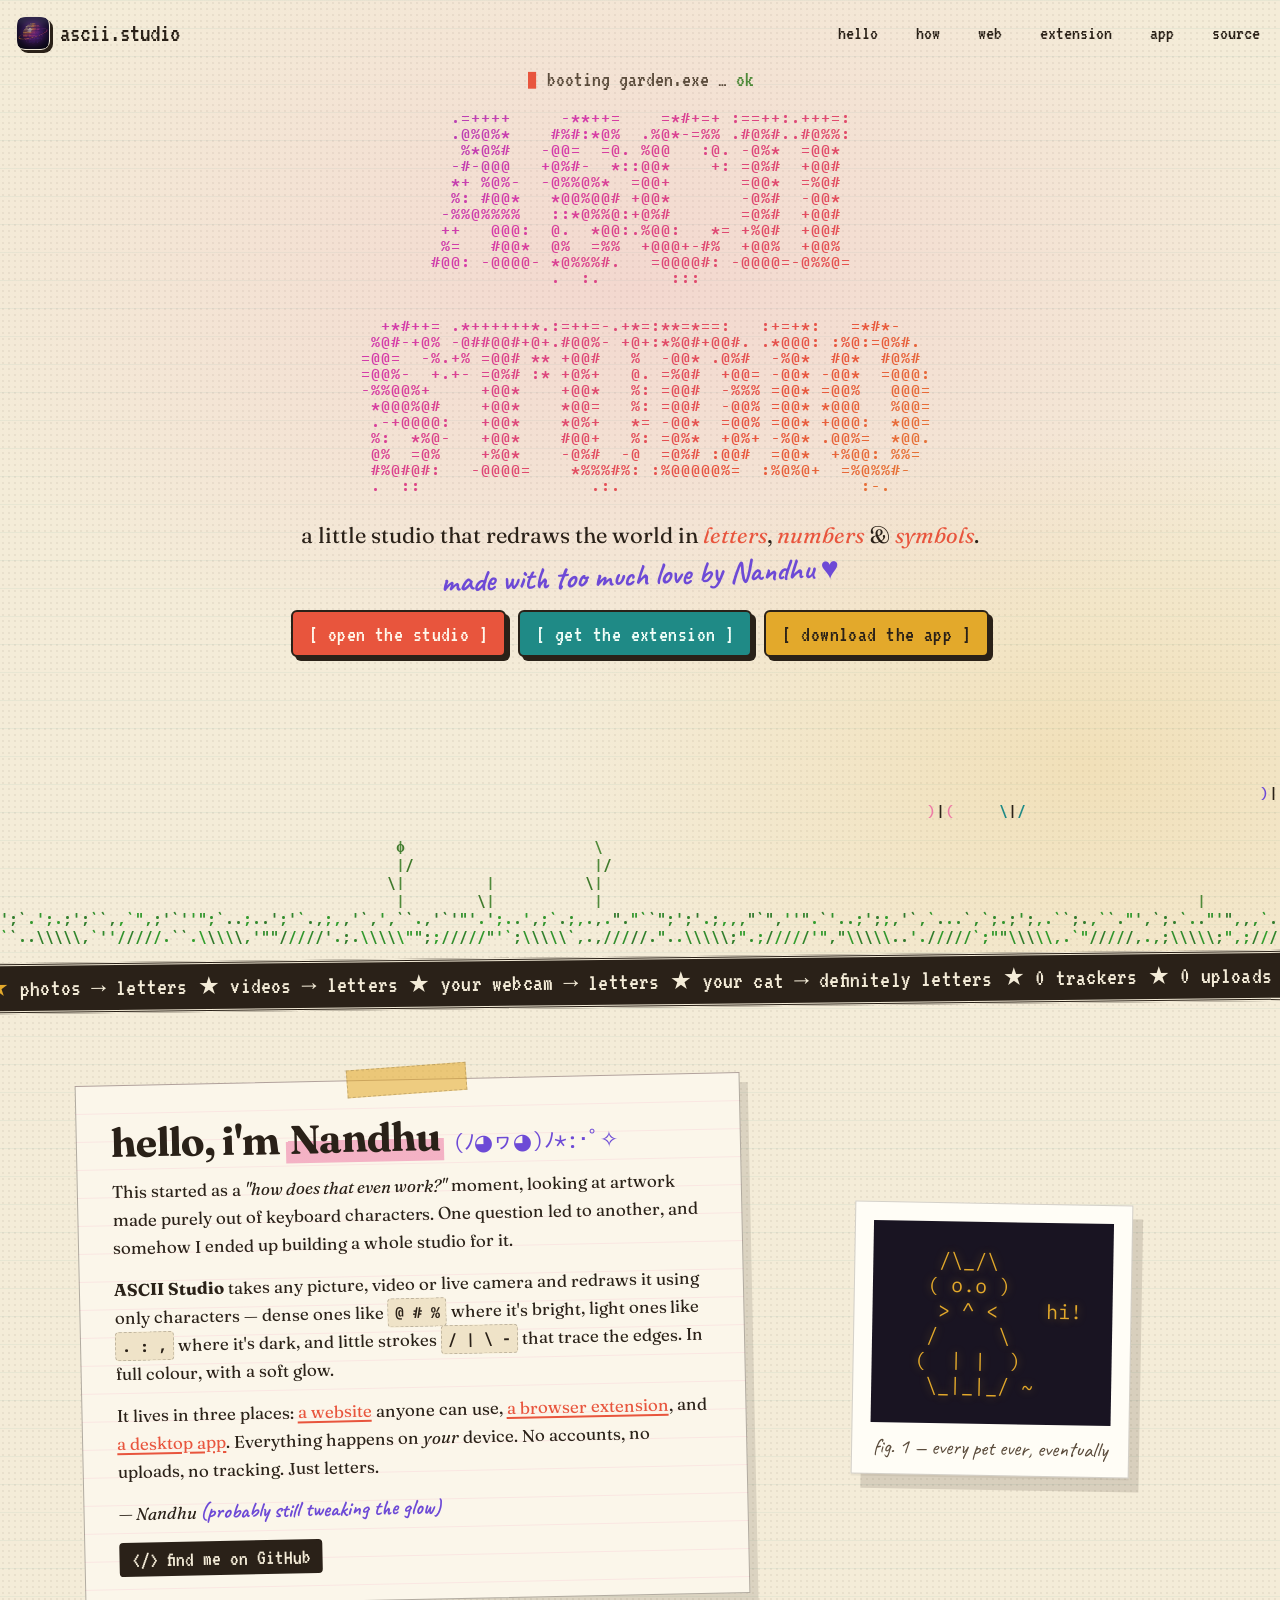
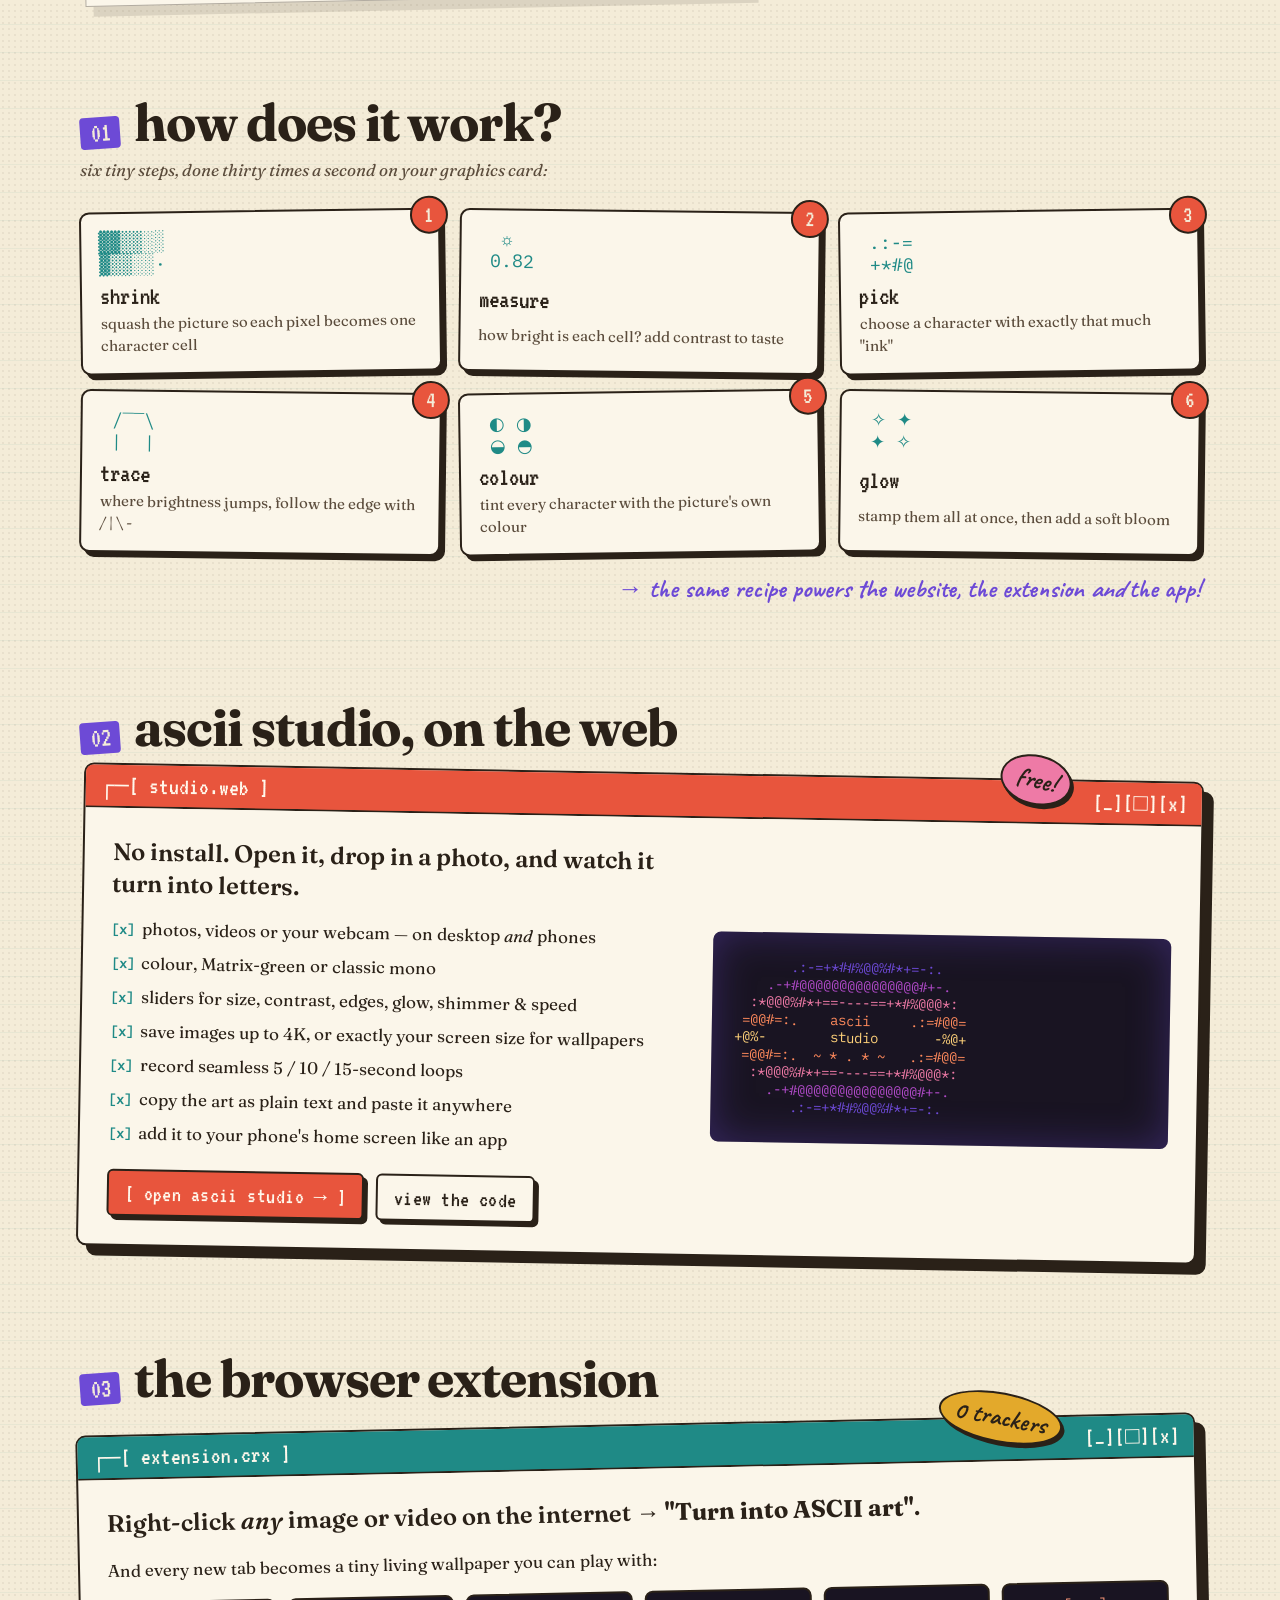
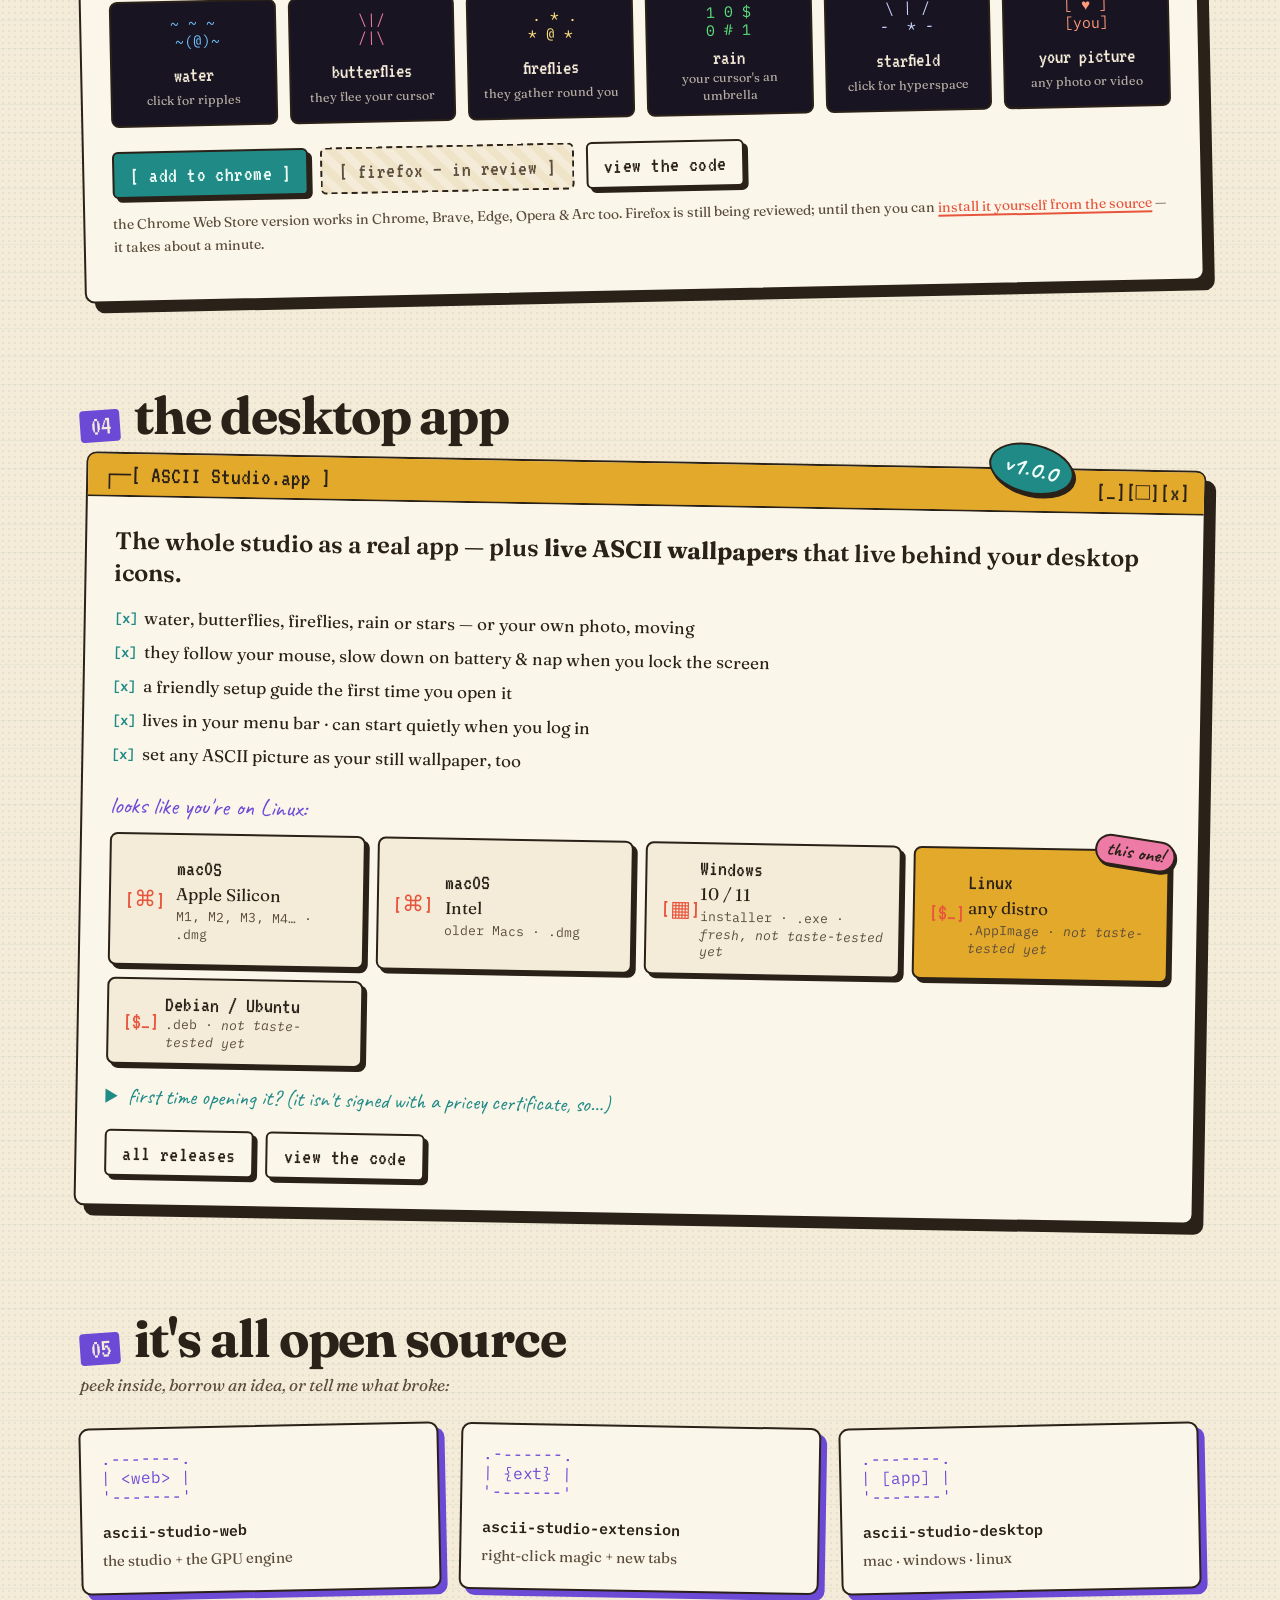
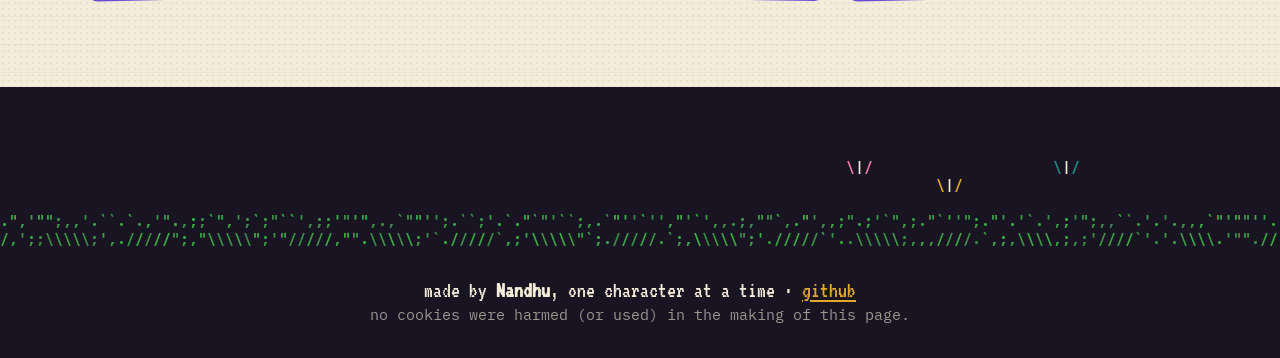
==== index.html @ 4947efb9 "Link the extension's Chrome Web Store page Co-Authored-By: Claude Opus 5.5 <noreply@anthropic.com>" ====
<!doctype html>
<html lang="en">
<head>
  <meta charset="utf-8">
  <meta name="viewport" content="width=device-width, initial-scale=1, viewport-fit=cover">
  <title>ASCII Studio · a garden of letters, by Nandhu</title>
  <meta name="description" content="ASCII Studio turns photos, videos and your camera into colourful ASCII art. On the web, as a browser extension, and as a desktop app. Made by Nandhu.">
  <meta name="theme-color" content="#f4ecd8">
  <link rel="icon" type="image/png" href="assets/favicon.png">
  <link rel="apple-touch-icon" href="assets/apple-touch-icon.png">
  <link rel="preconnect" href="https://fonts.googleapis.com">
  <link rel="preconnect" href="https://fonts.gstatic.com" crossorigin>
  <link href="https://fonts.googleapis.com/css2?family=Caveat:wght@500;700&family=Fraunces:ital,opsz,wght@0,9..144,400;0,9..144,700;1,9..144,400;1,9..144,600&family=IBM+Plex+Mono:ital,wght@0,400;0,600;1,400&family=VT323&display=swap" rel="stylesheet">
  <link rel="stylesheet" href="style.css">
</head>
<body>
  <a class="skip" href="#hello">skip to the words</a>

  <!-- ============================================================ HERO -->
  <header class="hero">
    <nav class="topnav" aria-label="Sections">
      <a class="brand" href="#top"><img src="assets/logo.png" alt="" width="34" height="34"> ascii.studio</a>
      <ul>
        <li><a href="#hello">hello</a></li>
        <li><a href="#how">how</a></li>
        <li><a href="#web">web</a></li>
        <li><a href="#extension">extension</a></li>
        <li><a href="#app">app</a></li>
        <li><a href="#source">source</a></li>
      </ul>
    </nav>

    <div class="hero-inner" id="top">
      <p class="eyebrow"><span class="blink">▮</span> booting garden.exe … <span class="ok">ok</span></p>
      <h1 class="title">
        <span class="sr-only">ASCII Studio</span>
        <canvas id="title-art" aria-hidden="true"></canvas>
      </h1>
      <p class="tagline">
        a little studio that redraws the world in <em>letters</em>, <em>numbers</em> &amp; <em>symbols</em>.
        <span class="scribble">made with too much love by Nandhu ♥</span>
      </p>
      <div class="cta">
        <a class="btn btn-tomato" href="#web">[ open the studio ]</a>
        <a class="btn btn-teal" href="#extension">[ get the extension ]</a>
        <a class="btn btn-mustard" href="#app">[ download the app ]</a>
      </div>
    </div>

    <canvas id="garden" class="garden" aria-label="An animated garden of ASCII flowers swaying in the breeze." role="img"></canvas>
  </header>

  <!-- ============================================================ TICKER -->
  <div class="ticker" aria-hidden="true">
    <div class="ticker-track">
      <span>★ photos → letters ★ videos → letters ★ your webcam → letters ★ your cat → definitely letters ★ 0 trackers ★ 0 uploads ★ 100% on your device ★ free forever ★</span>
      <span>★ photos → letters ★ videos → letters ★ your webcam → letters ★ your cat → definitely letters ★ 0 trackers ★ 0 uploads ★ 100% on your device ★ free forever ★</span>
    </div>
  </div>

  <main>
    <!-- ============================================================ HELLO -->
    <section class="hello" id="hello">
      <div class="note paper tilt-l">
        <span class="tape" aria-hidden="true"></span>
        <h2>hello, i'm <span class="name">Nandhu</span> <span class="wave" aria-hidden="true">(ﾉ◕ヮ◕)ﾉ*:･ﾟ✧</span></h2>
        <p>
          This started as a <em>"how does that even work?"</em> moment, looking at artwork made purely out of
          keyboard characters. One question led to another, and somehow I ended up building a whole studio for it.
        </p>
        <p>
          <b>ASCII Studio</b> takes any picture, video or live camera and redraws it using only characters
          — dense ones like <code>@ # %</code> where it's bright, light ones like <code>. : ,</code> where it's dark,
          and little strokes <code>/ | \ -</code> that trace the edges. In full colour, with a soft glow.
        </p>
        <p>
          It lives in three places: <a href="#web">a website</a> anyone can use,
          <a href="#extension">a browser extension</a>, and <a href="#app">a desktop app</a>.
          Everything happens on <em>your</em> device. No accounts, no uploads, no tracking. Just letters.
        </p>
        <p class="sign">— Nandhu <span class="scribble">(probably still tweaking the glow)</span></p>
        <a class="gh-link" href="https://github.com/zkp6c4vr89-coder" target="_blank" rel="noopener">
          <span aria-hidden="true">&lt;/&gt;</span> find me on GitHub
        </a>
      </div>

      <figure class="polaroid tilt-r">
        <pre class="ascii-cat" aria-label="A small ASCII drawing of a cat">
   /\_/\
  ( o.o )
   &gt; ^ &lt;    hi!
  /     \
 (  | |  )
  \_|_|_/ ~</pre>
        <figcaption>fig. 1 — every pet ever, eventually</figcaption>
      </figure>
    </section>

    <!-- ============================================================ HOW -->
    <section class="how" id="how">
      <h2 class="section-title"><span class="num">01</span> how does it work?</h2>
      <p class="section-sub">six tiny steps, done thirty times a second on your graphics card:</p>
      <ol class="steps">
        <li><pre aria-hidden="true">▓▓▒▒░░
▓▒▒░░·</pre><b>shrink</b><span>squash the picture so each pixel becomes one character cell</span></li>
        <li><pre aria-hidden="true">  ☼
 0.82</pre><b>measure</b><span>how bright is each cell? add contrast to taste</span></li>
        <li><pre aria-hidden="true"> .:-=
 +*#@</pre><b>pick</b><span>choose a character with exactly that much "ink"</span></li>
        <li><pre aria-hidden="true"> /‾‾\
 |  |</pre><b>trace</b><span>where brightness jumps, follow the edge with / | \ -</span></li>
        <li><pre aria-hidden="true"> ◐ ◑
 ◒ ◓</pre><b>colour</b><span>tint every character with the picture's own colour</span></li>
        <li><pre aria-hidden="true"> ✧ ✦
 ✦ ✧</pre><b>glow</b><span>stamp them all at once, then add a soft bloom</span></li>
      </ol>
      <p class="aside scribble">→ the same recipe powers the website, the extension <i>and</i> the app!</p>
    </section>

    <!-- ============================================================ WEB -->
    <section class="product" id="web">
      <h2 class="section-title"><span class="num">02</span> ascii studio, on the web</h2>
      <div class="window tilt-r">
        <div class="titlebar"><span>┌─[ studio.web ]</span><span class="controls" aria-hidden="true">[_][□][x]</span></div>
        <div class="window-body">
          <div class="copy">
            <p class="lead">No install. Open it, drop in a photo, and watch it turn into letters.</p>
            <ul class="ticks">
              <li>photos, videos or your webcam — on desktop <em>and</em> phones</li>
              <li>colour, Matrix-green or classic mono</li>
              <li>sliders for size, contrast, edges, glow, shimmer &amp; speed</li>
              <li>save images up to 4K, or exactly your screen size for wallpapers</li>
              <li>record seamless 5 / 10 / 15-second loops</li>
              <li>copy the art as plain text and paste it anywhere</li>
              <li>add it to your phone's home screen like an app</li>
            </ul>
            <div class="cta">
              <a class="btn btn-tomato" href="https://zkp6c4vr89-coder.github.io/ascii-studio-web/" target="_blank" rel="noopener">[ open ascii studio → ]</a>
              <a class="btn btn-ghost" href="https://github.com/zkp6c4vr89-coder/ascii-studio-web" target="_blank" rel="noopener">view the code</a>
            </div>
          </div>
          <pre class="screen" aria-hidden="true"><span class="c1">        .:-=+*##%@@%#*+=-:.</span>
<span class="c2">     .-+#@@@@@@@@@@@@@@@#+-.</span>
<span class="c3">   :*@@@%#*+==----==+*#%@@@*:</span>
<span class="c4">  =@@#=:.    ascii     .:=#@@=</span>
<span class="c5"> +@%-        studio       -%@+</span>
<span class="c4">  =@@#=:.  ~ * . * ~   .:=#@@=</span>
<span class="c3">   :*@@@%#*+==----==+*#%@@@*:</span>
<span class="c2">     .-+#@@@@@@@@@@@@@@@#+-.</span>
<span class="c1">        .:-=+*##%@@%#*+=-:.</span></pre>
        </div>
        <span class="sticker sticker-pink">free!</span>
      </div>
    </section>

    <!-- ============================================================ EXTENSION -->
    <section class="product" id="extension">
      <h2 class="section-title"><span class="num">03</span> the browser extension</h2>
      <div class="window tilt-l">
        <div class="titlebar teal"><span>┌─[ extension.crx ]</span><span class="controls" aria-hidden="true">[_][□][x]</span></div>
        <div class="window-body">
          <div class="copy">
            <p class="lead">Right-click <em>any</em> image or video on the internet → <b>"Turn into ASCII art"</b>.</p>
            <p>And every new tab becomes a tiny living wallpaper you can play with:</p>
            <ul class="scenes">
              <li><pre aria-hidden="true">~ ~ ~
 ~(@)~</pre><b>water</b><span>click for ripples</span></li>
              <li><pre aria-hidden="true">\|/
/|\</pre><b>butterflies</b><span>they flee your cursor</span></li>
              <li><pre aria-hidden="true"> . * .
* @ *</pre><b>fireflies</b><span>they gather round you</span></li>
              <li><pre aria-hidden="true">1 0 $
0 # 1</pre><b>rain</b><span>your cursor's an umbrella</span></li>
              <li><pre aria-hidden="true">\ | /
-  * -</pre><b>starfield</b><span>click for hyperspace</span></li>
              <li><pre aria-hidden="true">[ ♥ ]
[you]</pre><b>your picture</b><span>any photo or video</span></li>
            </ul>
            <div class="cta">
              <a class="btn btn-teal" href="https://chromewebstore.google.com/detail/ascii-studio/hakkebdfegildgkhpmmoebncgjefcnmh" target="_blank" rel="noopener">[ add to chrome ]</a>
              <span class="btn btn-disabled" title="Waiting for Mozilla's review">[ firefox — in review ]</span>
              <a class="btn btn-ghost" href="https://github.com/zkp6c4vr89-coder/ascii-studio-extension" target="_blank" rel="noopener">view the code</a>
            </div>
            <p class="small">the Chrome Web Store version works in Chrome, Brave, Edge, Opera &amp; Arc too. Firefox is still being reviewed; until then you can <a href="https://github.com/zkp6c4vr89-coder/ascii-studio-extension#build" target="_blank" rel="noopener">install it yourself from the source</a> — it takes about a minute.</p>
          </div>
        </div>
        <span class="sticker sticker-mustard">0 trackers</span>
      </div>
    </section>

    <!-- ============================================================ APP -->
    <section class="product" id="app">
      <h2 class="section-title"><span class="num">04</span> the desktop app</h2>
      <div class="window tilt-r">
        <div class="titlebar mustard"><span>┌─[ ASCII Studio.app ]</span><span class="controls" aria-hidden="true">[_][□][x]</span></div>
        <div class="window-body">
          <div class="copy">
            <p class="lead">The whole studio as a real app — plus <b>live ASCII wallpapers</b> that live behind your desktop icons.</p>
            <ul class="ticks">
              <li>water, butterflies, fireflies, rain or stars — or your own photo, moving</li>
              <li>they follow your mouse, slow down on battery &amp; nap when you lock the screen</li>
              <li>a friendly setup guide the first time you open it</li>
              <li>lives in your menu bar · can start quietly when you log in</li>
              <li>set any ASCII picture as your still wallpaper, too</li>
            </ul>

            <div class="downloads" id="downloads">
              <p class="detected" id="detected">pick your computer:</p>
              <a class="dl" data-os="mac-arm" href="https://github.com/zkp6c4vr89-coder/ascii-studio-desktop/releases/download/v1.0.0/ASCII-Studio-1.0.0-mac-arm64.dmg">
                <span class="dl-ico" aria-hidden="true">[⌘]</span><span><b>macOS</b> Apple Silicon<small>M1, M2, M3, M4… · .dmg</small></span></a>
              <a class="dl" data-os="mac-intel" href="https://github.com/zkp6c4vr89-coder/ascii-studio-desktop/releases/download/v1.0.0/ASCII-Studio-1.0.0-mac-x64.dmg">
                <span class="dl-ico" aria-hidden="true">[⌘]</span><span><b>macOS</b> Intel<small>older Macs · .dmg</small></span></a>
              <a class="dl" data-os="win" href="https://github.com/zkp6c4vr89-coder/ascii-studio-desktop/releases/download/v1.0.0/ASCII-Studio-1.0.0-win-x64.exe">
                <span class="dl-ico" aria-hidden="true">[▦]</span><span><b>Windows</b> 10 / 11<small>installer · .exe · <i>fresh, not taste-tested yet</i></small></span></a>
              <a class="dl" data-os="linux" href="https://github.com/zkp6c4vr89-coder/ascii-studio-desktop/releases/download/v1.0.0/ASCII-Studio-1.0.0-linux-x86_64.AppImage">
                <span class="dl-ico" aria-hidden="true">[$_]</span><span><b>Linux</b> any distro<small>.AppImage · <i>not taste-tested yet</i></small></span></a>
              <a class="dl" data-os="deb" href="https://github.com/zkp6c4vr89-coder/ascii-studio-desktop/releases/download/v1.0.0/ASCII-Studio-1.0.0-linux-amd64.deb">
                <span class="dl-ico" aria-hidden="true">[$_]</span><span><b>Debian / Ubuntu</b><small>.deb · <i>not taste-tested yet</i></small></span></a>
            </div>

            <details class="howto">
              <summary>first time opening it? (it isn't signed with a pricey certificate, so…)</summary>
              <ul>
                <li><b>macOS:</b> drag it into Applications, then right-click it › <b>Open</b> › <b>Open</b>. If macOS says it's "damaged", run <code>xattr -cr "/Applications/ASCII Studio.app"</code> in Terminal once.</li>
                <li><b>Windows:</b> if a blue SmartScreen box appears, click <b>More info › Run anyway</b>.</li>
                <li><b>Linux:</b> <code>chmod +x ASCII-Studio-*.AppImage</code> and run it, or <code>sudo apt install ./ASCII-Studio-*.deb</code>.</li>
              </ul>
            </details>
            <div class="cta">
              <a class="btn btn-ghost" href="https://github.com/zkp6c4vr89-coder/ascii-studio-desktop/releases/latest" target="_blank" rel="noopener">all releases</a>
              <a class="btn btn-ghost" href="https://github.com/zkp6c4vr89-coder/ascii-studio-desktop" target="_blank" rel="noopener">view the code</a>
            </div>
          </div>
        </div>
        <span class="sticker sticker-teal">v1.0.0</span>
      </div>
    </section>

    <!-- ============================================================ SOURCE -->
    <section class="source" id="source">
      <h2 class="section-title"><span class="num">05</span> it's all open source</h2>
      <p class="section-sub">peek inside, borrow an idea, or tell me what broke:</p>
      <div class="repos">
        <a class="repo tilt-l" href="https://github.com/zkp6c4vr89-coder/ascii-studio-web" target="_blank" rel="noopener">
          <pre aria-hidden="true">.-------.
| &lt;web&gt; |
'-------'</pre><b>ascii-studio-web</b><span>the studio + the GPU engine</span></a>
        <a class="repo tilt-r" href="https://github.com/zkp6c4vr89-coder/ascii-studio-extension" target="_blank" rel="noopener">
          <pre aria-hidden="true">.-------.
| {ext} |
'-------'</pre><b>ascii-studio-extension</b><span>right-click magic + new tabs</span></a>
        <a class="repo tilt-l" href="https://github.com/zkp6c4vr89-coder/ascii-studio-desktop" target="_blank" rel="noopener">
          <pre aria-hidden="true">.-------.
| [app] |
'-------'</pre><b>ascii-studio-desktop</b><span>mac · windows · linux</span></a>
      </div>
    </section>
  </main>

  <!-- ============================================================ FOOTER -->
  <footer class="footer">
    <canvas id="garden-foot" class="garden small" aria-hidden="true"></canvas>
    <div class="foot-inner">
      <p>made by <b>Nandhu</b>, one character at a time ·
        <a href="https://github.com/zkp6c4vr89-coder" target="_blank" rel="noopener">github</a></p>
      <p class="small">no cookies were harmed (or used) in the making of this page.</p>
    </div>
  </footer>

  <script type="module" src="js/main.js"></script>
</body>
</html>
---- style.css ----
/* ASCII Studio: the zine. Warm paper, risograph inks, terminal type, handwritten notes. */

:root {
  --paper: #f4ecd8;
  --paper-2: #efe3c8;
  --paper-3: #fbf6ea;
  --ink: #2a2118;
  --ink-2: #5b4c3c;
  --tomato: #e8553d;
  --pink: #ee7aa6;
  --teal: #1f8a86;
  --mustard: #e3a92b;
  --violet: #6d4ad6;
  --leaf: #4f8a3a;
  --night: #191422;

  --mono: "IBM Plex Mono", ui-monospace, Menlo, monospace;
  --pixel: "VT323", ui-monospace, monospace;
  --serif: "Fraunces", Georgia, serif;
  --hand: "Caveat", "Comic Sans MS", cursive;
  --gutter: max(16px, env(safe-area-inset-left));
}

* { box-sizing: border-box; }
html { scroll-behavior: smooth; -webkit-text-size-adjust: 100%; overflow-x: clip; }
@media (prefers-reduced-motion: reduce) { html { scroll-behavior: auto; } }

body {
  margin: 0;
  color: var(--ink);
  background-color: var(--paper);
  /* paper grain + faint graph lines, like an old notebook */
  background-image:
    radial-gradient(rgba(42, 33, 24, 0.06) 1px, transparent 1px),
    linear-gradient(rgba(31, 138, 134, 0.06) 1px, transparent 1px);
  background-size: 6px 6px, 100% 28px;
  font: 400 17px/1.65 var(--serif);
  font-optical-sizing: auto;
  overflow-x: clip;   /* the tilted ticker pokes out a little; never scroll sideways */
}

a { color: var(--tomato); text-decoration-thickness: 2px; text-underline-offset: 3px; }
a:hover { color: var(--violet); }
code { font: 600 0.9em var(--mono); background: var(--paper-2); padding: 1px 6px; border-radius: 4px; border: 1px dashed rgba(42, 33, 24, 0.25); }
pre { margin: 0; font-family: var(--mono); }
:focus-visible { outline: 3px dashed var(--violet); outline-offset: 3px; }

.sr-only { position: absolute; width: 1px; height: 1px; overflow: hidden; clip: rect(0 0 0 0); white-space: nowrap; }
.skip { position: absolute; left: -999px; top: 8px; background: var(--ink); color: var(--paper); padding: 6px 10px; z-index: 50; }
.skip:focus { left: 8px; }
.small { font-size: 14px; color: var(--ink-2); }
.scribble { font: 700 1.25em/1.1 var(--hand); color: var(--violet); }

.tilt-l { transform: rotate(-1.2deg); }
.tilt-r { transform: rotate(1deg); }

/* ---------------------------------------------------------------- hero */
.hero {
  position: relative;
  min-height: 100svh;
  display: flex; flex-direction: column;
  background:
    radial-gradient(80% 60% at 50% 30%, rgba(238, 122, 166, 0.18), transparent 70%),
    radial-gradient(60% 50% at 85% 80%, rgba(227, 169, 43, 0.18), transparent 70%);
  overflow: hidden;
}
.topnav {
  display: flex; align-items: center; justify-content: space-between; gap: 16px; flex-wrap: wrap;
  padding: 16px var(--gutter);
  font: 20px/1 var(--pixel);
  position: relative; z-index: 3;
}
.brand { display: flex; align-items: center; gap: 10px; color: var(--ink); text-decoration: none; font-size: 26px; }
.brand img { border-radius: 9px; box-shadow: 3px 3px 0 var(--ink); }
.topnav ul { display: flex; gap: 4px 14px; flex-wrap: wrap; list-style: none; margin: 0; padding: 0; }
.topnav ul a { color: var(--ink); text-decoration: none; padding: 2px 4px; }
.topnav ul a::before { content: "> "; color: var(--tomato); opacity: 0; transition: opacity 0.15s; }
.topnav ul a:hover::before { opacity: 1; }

.hero-inner {
  position: relative; z-index: 2;
  flex: 1;
  display: flex; flex-direction: column; align-items: center; justify-content: center;
  text-align: center;
  padding: 0 var(--gutter) 300px;
  pointer-events: none;
}
.hero-inner > * { pointer-events: auto; }
.eyebrow { font: 22px var(--pixel); color: var(--ink-2); margin: 0 0 4px; }
.eyebrow .ok { color: var(--leaf); }
.blink { animation: blink 1s steps(1) infinite; color: var(--tomato); }
@keyframes blink { 50% { opacity: 0; } }
.title { margin: 0; width: min(1100px, 100%); line-height: 0; }
#title-art { width: 100%; height: auto; display: block; }
.tagline { max-width: 680px; margin: 8px 0 18px; font-size: clamp(18px, 2.4vw, 22px); line-height: 1.5; }
.tagline em { font-style: italic; color: var(--tomato); }
.tagline .scribble { display: block; margin-top: 6px; transform: rotate(-2deg); font-size: 1.4em; }

.garden { position: absolute; left: 0; right: 0; bottom: 0; width: 100%; height: 280px; z-index: 1; }
.garden.small { position: relative; height: 170px; cursor: default; }

/* ---------------------------------------------------------------- buttons */
.cta { display: flex; flex-wrap: wrap; gap: 12px; justify-content: center; }
.btn {
  display: inline-block;
  font: 22px/1 var(--pixel);
  letter-spacing: 0.02em;
  color: var(--ink);
  text-decoration: none;
  padding: 11px 16px 10px;
  border: 2px solid var(--ink);
  border-radius: 6px;
  box-shadow: 4px 4px 0 var(--ink);
  transition: transform 0.08s, box-shadow 0.08s;
}
.btn:hover { color: var(--ink); transform: translate(-1px, -1px); box-shadow: 5px 5px 0 var(--ink); }
.btn:active { transform: translate(3px, 3px); box-shadow: 1px 1px 0 var(--ink); }
.btn-tomato { background: var(--tomato); color: #fff8ec; }
.btn-tomato:hover { color: #fff8ec; }
.btn-teal { background: var(--teal); color: #f2fff9; }
.btn-teal:hover { color: #f2fff9; }
.btn-mustard { background: var(--mustard); }
.btn-ghost { background: var(--paper-3); }
.btn-disabled { background: repeating-linear-gradient(45deg, var(--paper-2) 0 8px, var(--paper) 8px 16px); color: var(--ink-2); box-shadow: none; border-style: dashed; cursor: not-allowed; }

/* ---------------------------------------------------------------- ticker */
.ticker {
  background: var(--ink); color: var(--paper);
  border-block: 3px double var(--paper);
  overflow: hidden; white-space: nowrap;
  font: 24px/1 var(--pixel);
  padding: 10px 0;
  transform: rotate(-0.6deg) scale(1.02);
  position: relative; z-index: 4;
}
.ticker-track { display: inline-flex; animation: tick 45s linear infinite; }
.ticker-track span { padding-right: 2ch; }
.ticker-track span::first-letter { color: var(--mustard); }
@keyframes tick { to { transform: translateX(-50%); } }
@media (prefers-reduced-motion: reduce) { .ticker-track { animation: none; } .blink { animation: none; } }

main { padding: 0 var(--gutter); }
section { max-width: 1120px; margin: 0 auto; padding: 72px 0 24px; }

.section-title {
  font: 700 clamp(30px, 5vw, 52px)/1.05 var(--serif);
  letter-spacing: -0.02em;
  margin: 0 0 6px;
  display: flex; align-items: baseline; gap: 14px; flex-wrap: wrap;
}
.section-title .num {
  font: 28px var(--pixel);
  color: var(--paper);
  background: var(--violet);
  padding: 2px 10px;
  border-radius: 4px;
  transform: rotate(-4deg);
}
.section-sub { margin: 0 0 26px; color: var(--ink-2); font-style: italic; }

/* ---------------------------------------------------------------- hello */
.hello { display: grid; grid-template-columns: minmax(0, 1.6fr) minmax(0, 1fr); gap: 40px; align-items: center; }
.paper {
  position: relative;
  background: var(--paper-3);
  padding: 34px 34px 28px;
  border: 1.5px solid rgba(42, 33, 24, 0.35);
  box-shadow: 8px 10px 0 rgba(42, 33, 24, 0.12);
  /* ruled lines */
  background-image: linear-gradient(transparent 27px, rgba(238, 122, 166, 0.25) 28px);
  background-size: 100% 28px;
}
.tape {
  position: absolute; top: -14px; left: 50%; width: 120px; height: 28px; transform: translateX(-50%) rotate(-3deg);
  background: rgba(227, 169, 43, 0.55);
  border: 1px dashed rgba(42, 33, 24, 0.2);
}
.note h2 { font: 700 clamp(28px, 4vw, 40px)/1.15 var(--serif); margin: 0 0 12px; letter-spacing: -0.02em; }
.note .name {
  background: linear-gradient(transparent 55%, rgba(238, 122, 166, 0.55) 55%);
  padding: 0 4px;
}
.note .wave { font: 22px var(--mono); color: var(--violet); white-space: nowrap; }
.note p { margin: 0 0 14px; }
.sign { font-style: italic; }
.gh-link {
  display: inline-flex; gap: 8px; align-items: center;
  font: 22px var(--pixel);
  color: var(--paper); background: var(--ink);
  padding: 6px 12px; border-radius: 4px; text-decoration: none;
}
.gh-link:hover { color: var(--mustard); }

.polaroid {
  margin: 0;
  background: #fffdf6;
  padding: 18px 18px 14px;
  box-shadow: 0 2px 0 rgba(0, 0, 0, 0.05), 10px 14px 0 rgba(42, 33, 24, 0.14);
  border: 1px solid rgba(42, 33, 24, 0.2);
  justify-self: center;
}
.ascii-cat {
  background: var(--night); color: var(--mustard);
  font-size: clamp(14px, 1.8vw, 20px); line-height: 1.25;
  padding: 26px 30px;
  text-shadow: 0 0 10px rgba(227, 169, 43, 0.45);
}
.polaroid figcaption { font: 1.35rem var(--hand); text-align: center; margin-top: 10px; color: var(--ink-2); }

/* ---------------------------------------------------------------- how */
.steps {
  list-style: none; padding: 0; margin: 0;
  display: grid; grid-template-columns: repeat(3, minmax(0, 1fr)); gap: 18px;
  counter-reset: step;
}
.steps li {
  counter-increment: step;
  position: relative;
  background: var(--paper-3);
  border: 2px solid var(--ink);
  border-radius: 10px;
  padding: 18px 18px 16px;
  box-shadow: 5px 5px 0 var(--ink);
  display: grid; gap: 4px;
}
.steps li:nth-child(odd) { transform: rotate(-0.8deg); }
.steps li:nth-child(even) { transform: rotate(0.7deg); }
.steps li::before {
  content: counter(step);
  position: absolute; top: -14px; right: -10px;
  width: 34px; height: 34px; display: grid; place-items: center;
  font: 24px var(--pixel); color: var(--paper); background: var(--tomato);
  border-radius: 50%; border: 2px solid var(--ink);
}
.steps pre { font-size: 18px; line-height: 1.2; color: var(--teal); margin-bottom: 4px; }
.steps b { font: 26px var(--pixel); }
.steps span { font-size: 15px; line-height: 1.45; color: var(--ink-2); }
.aside { text-align: right; margin: 22px 0 0; font-size: 1.6rem; }

/* ---------------------------------------------------------------- windows */
.window {
  position: relative;
  background: var(--paper-3);
  border: 2.5px solid var(--ink);
  border-radius: 10px;
  box-shadow: 10px 10px 0 var(--ink);
  margin-top: 18px;
}
.titlebar {
  display: flex; justify-content: space-between; align-items: center;
  font: 24px/1 var(--pixel);
  background: var(--tomato); color: #fff8ec;
  padding: 9px 14px 8px;
  border-bottom: 2.5px solid var(--ink);
  border-radius: 7px 7px 0 0;
}
.titlebar.teal { background: var(--teal); }
.titlebar.mustard { background: var(--mustard); color: var(--ink); }
.window-body { display: grid; grid-template-columns: minmax(0, 1.25fr) minmax(0, 1fr); gap: 30px; padding: 28px; align-items: center; }
#extension .window-body, #app .window-body { grid-template-columns: 1fr; }
.lead { font: 600 clamp(20px, 2.4vw, 24px)/1.35 var(--serif); margin: 0 0 14px; }
.ticks { list-style: none; padding: 0; margin: 0 0 22px; }
.ticks li { padding-left: 1.8em; position: relative; margin: 6px 0; }
.ticks li::before { content: "[x]"; position: absolute; left: 0; font: 600 14px/1.9 var(--mono); color: var(--teal); }
.copy .cta { justify-content: flex-start; }
.screen {
  background: var(--night);
  border-radius: 8px;
  padding: 26px 14px;
  font-size: clamp(9px, 1.15vw, 14px); line-height: 1.25;
  overflow: hidden;
  box-shadow: inset 0 0 40px rgba(109, 74, 214, 0.35);
}
.screen .c1 { color: #6d4ad6; } .screen .c2 { color: #b04ac8; } .screen .c3 { color: #ee7aa6; }
.screen .c4 { color: #ff8a5c; } .screen .c5 { color: #ffd27a; }

.sticker {
  position: absolute; top: -26px; right: 130px;
  font: 700 1.6rem/1 var(--hand);
  padding: 10px 14px;
  border: 2px solid var(--ink);
  border-radius: 50%;
  transform: rotate(12deg);
  box-shadow: 3px 3px 0 var(--ink);
}
.sticker-pink { background: var(--pink); }
.sticker-mustard { background: var(--mustard); }
.sticker-teal { background: var(--teal); color: #f2fff9; }

.scenes {
  list-style: none; padding: 0; margin: 4px 0 24px;
  display: grid; grid-template-columns: repeat(6, minmax(0, 1fr)); gap: 12px;
}
.scenes li {
  background: var(--night); color: #f4ecd8;
  border-radius: 8px; padding: 12px 10px 10px;
  display: grid; gap: 2px; text-align: center;
  border: 2px solid var(--ink);
}
.scenes pre { font-size: 15px; line-height: 1.2; color: var(--mustard); margin-bottom: 6px; }
.scenes li:nth-child(1) pre { color: #6fc3ff; } .scenes li:nth-child(2) pre { color: var(--pink); }
.scenes li:nth-child(3) pre { color: #ffe27a; } .scenes li:nth-child(4) pre { color: #58e07a; }
.scenes li:nth-child(5) pre { color: #c9d4ff; } .scenes li:nth-child(6) pre { color: #ff9a7a; }
.scenes b { font: 21px var(--pixel); }
.scenes span { font-size: 12.5px; line-height: 1.3; color: rgba(244, 236, 216, 0.72); }

/* ---------------------------------------------------------------- downloads */
.downloads { display: grid; grid-template-columns: repeat(auto-fit, minmax(220px, 1fr)); gap: 12px; margin: 6px 0 18px; }
.detected { grid-column: 1 / -1; margin: 0; font: 1.5rem var(--hand); color: var(--violet); }
.dl {
  display: flex; gap: 12px; align-items: center;
  padding: 12px 14px;
  color: var(--ink); text-decoration: none;
  background: var(--paper);
  border: 2px solid var(--ink); border-radius: 8px;
  box-shadow: 4px 4px 0 var(--ink);
  transition: transform 0.08s, box-shadow 0.08s, background-color 0.15s;
}
.dl:hover { color: var(--ink); background: #fff; transform: translate(-1px, -1px); box-shadow: 5px 5px 0 var(--ink); }
.dl:active { transform: translate(3px, 3px); box-shadow: 1px 1px 0 var(--ink); }
.dl b { display: block; font: 22px/1.1 var(--pixel); }
.dl small { display: block; font: 13px/1.35 var(--mono); color: var(--ink-2); }
.dl-ico { font: 22px var(--pixel); color: var(--tomato); min-width: 3ch; }
.dl.recommended { background: var(--mustard); }
.dl { position: relative; }
.dl.recommended::after {
  content: "this one!";
  position: absolute; top: -14px; right: -8px;
  font: 700 1.2rem/1 var(--hand); color: var(--ink);
  background: var(--pink); border: 2px solid var(--ink); border-radius: 999px;
  padding: 4px 10px; transform: rotate(8deg); box-shadow: 2px 2px 0 var(--ink);
}
.howto { margin: 0 0 20px; font-size: 15px; }
.howto summary { cursor: pointer; font: 1.35rem var(--hand); color: var(--teal); }
.howto ul { margin: 8px 0 0; padding-left: 1.2em; }
.howto li { margin: 6px 0; }

/* ---------------------------------------------------------------- source */
.repos { display: grid; grid-template-columns: repeat(3, minmax(0, 1fr)); gap: 20px; }
.repo {
  display: grid; gap: 4px; justify-items: start;
  padding: 20px;
  background: var(--paper-3);
  border: 2px solid var(--ink); border-radius: 10px;
  box-shadow: 6px 6px 0 var(--violet);
  color: var(--ink); text-decoration: none;
  transition: transform 0.12s, box-shadow 0.12s;
}
.repo:hover { color: var(--ink); transform: rotate(0deg) translateY(-3px); box-shadow: 8px 9px 0 var(--violet); }
.repo pre { color: var(--violet); font-size: 16px; line-height: 1.2; margin-bottom: 8px; }
.repo b { font: 600 15px var(--mono); }
.repo span { font-size: 15px; color: var(--ink-2); }

/* ---------------------------------------------------------------- footer */
.footer { margin-top: 70px; background: var(--night); color: var(--paper); position: relative; }
.foot-inner { text-align: center; padding: 10px var(--gutter) calc(30px + env(safe-area-inset-bottom)); font: 22px var(--pixel); }
.foot-inner p { margin: 4px 0; }
.foot-inner .small { font: 15px var(--mono); color: rgba(244, 236, 216, 0.6); }
.footer a { color: var(--mustard); }

/* ---------------------------------------------------------------- reveal on scroll */
.reveal { opacity: 0; translate: 0 24px; transition: opacity 0.7s ease, translate 0.7s cubic-bezier(0.22, 1, 0.36, 1); }
.reveal.in { opacity: 1; translate: 0 0; }
@media (prefers-reduced-motion: reduce) { .reveal { opacity: 1; translate: none; transition: none; } }

/* ---------------------------------------------------------------- small screens */
@media (max-width: 860px) {
  body { font-size: 16px; }
  .hello { grid-template-columns: 1fr; }
  .window-body { grid-template-columns: 1fr; padding: 20px; }
  .steps { grid-template-columns: 1fr 1fr; }
  .scenes { grid-template-columns: repeat(3, minmax(0, 1fr)); }
  .repos { grid-template-columns: 1fr; }
  .paper { padding: 28px 20px 22px; }
  .hero-inner { padding-bottom: 200px; }
  .garden { height: 220px; }
  .topnav ul { display: none; }
}
@media (max-width: 520px) {
  .steps { grid-template-columns: 1fr; }
  .scenes { grid-template-columns: repeat(2, minmax(0, 1fr)); }
  .sticker { right: 10px; font-size: 1.3rem; }
  .btn { font-size: 20px; }
}
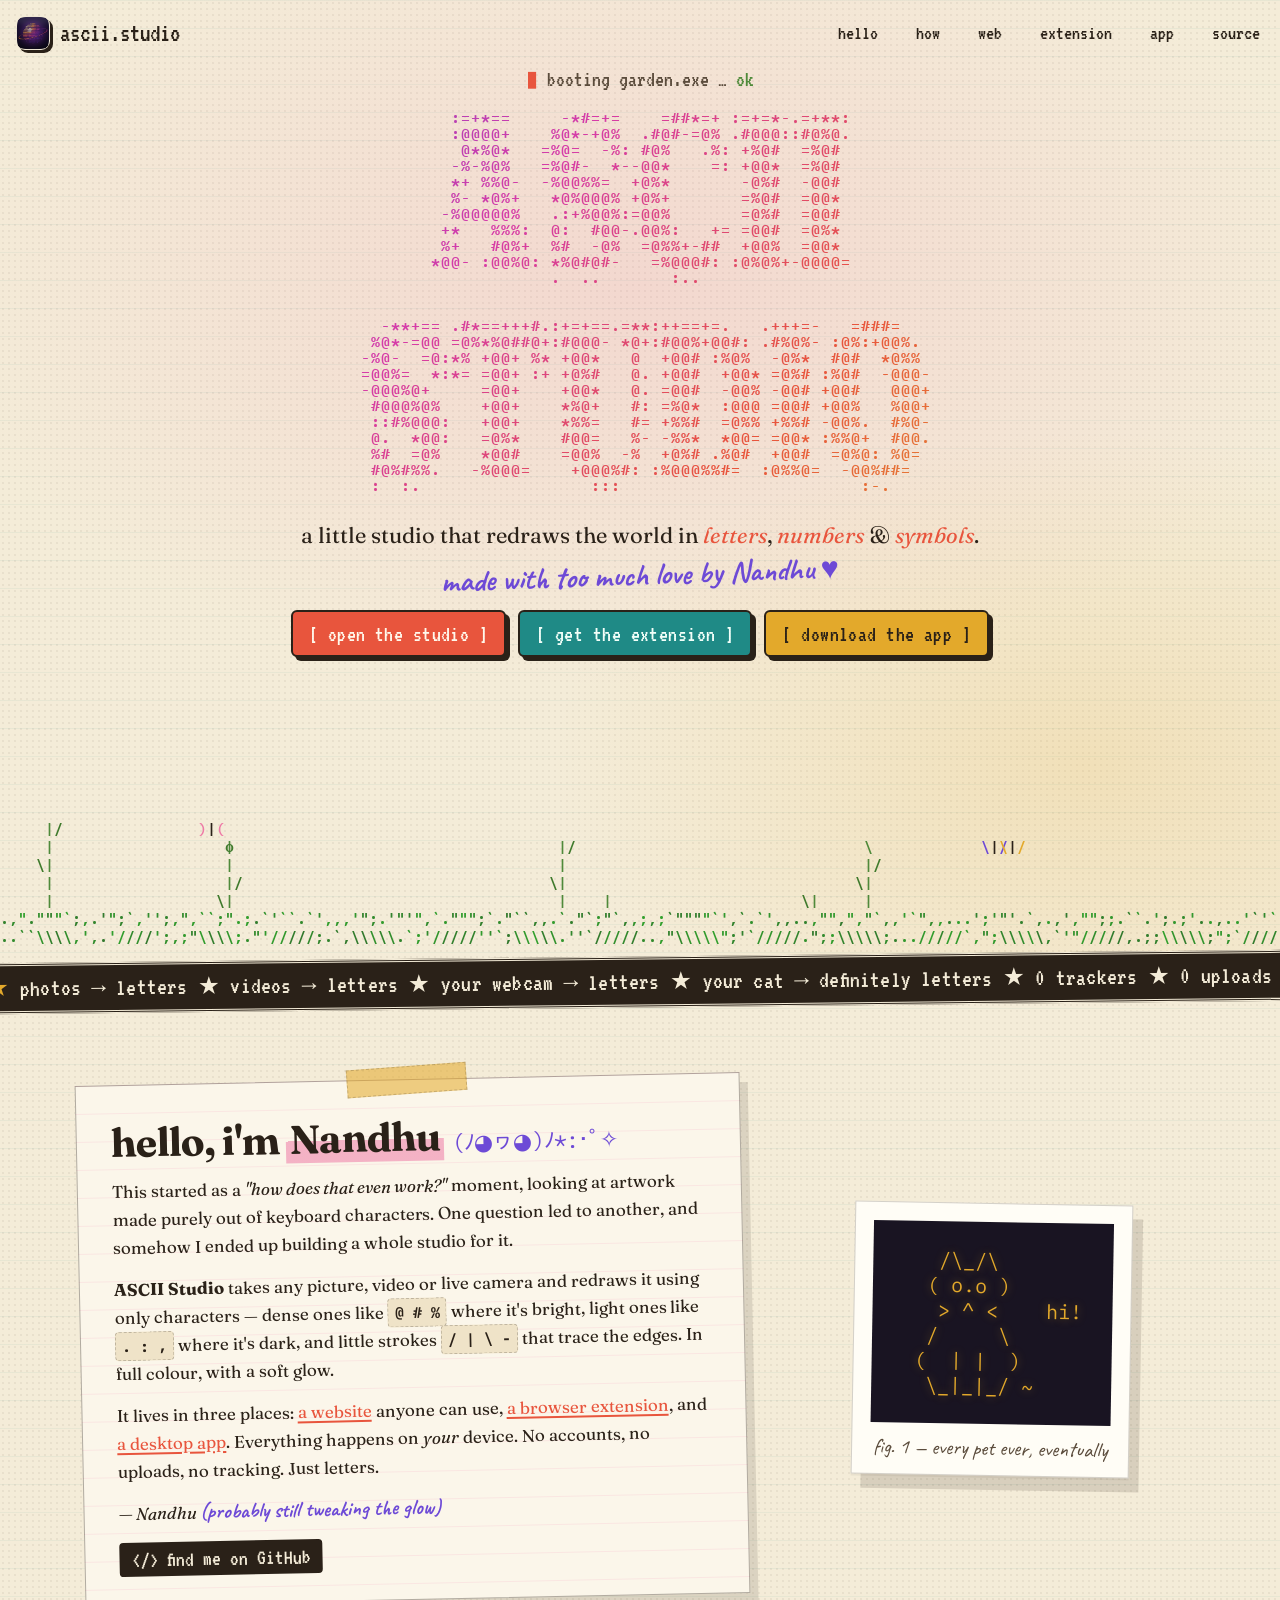
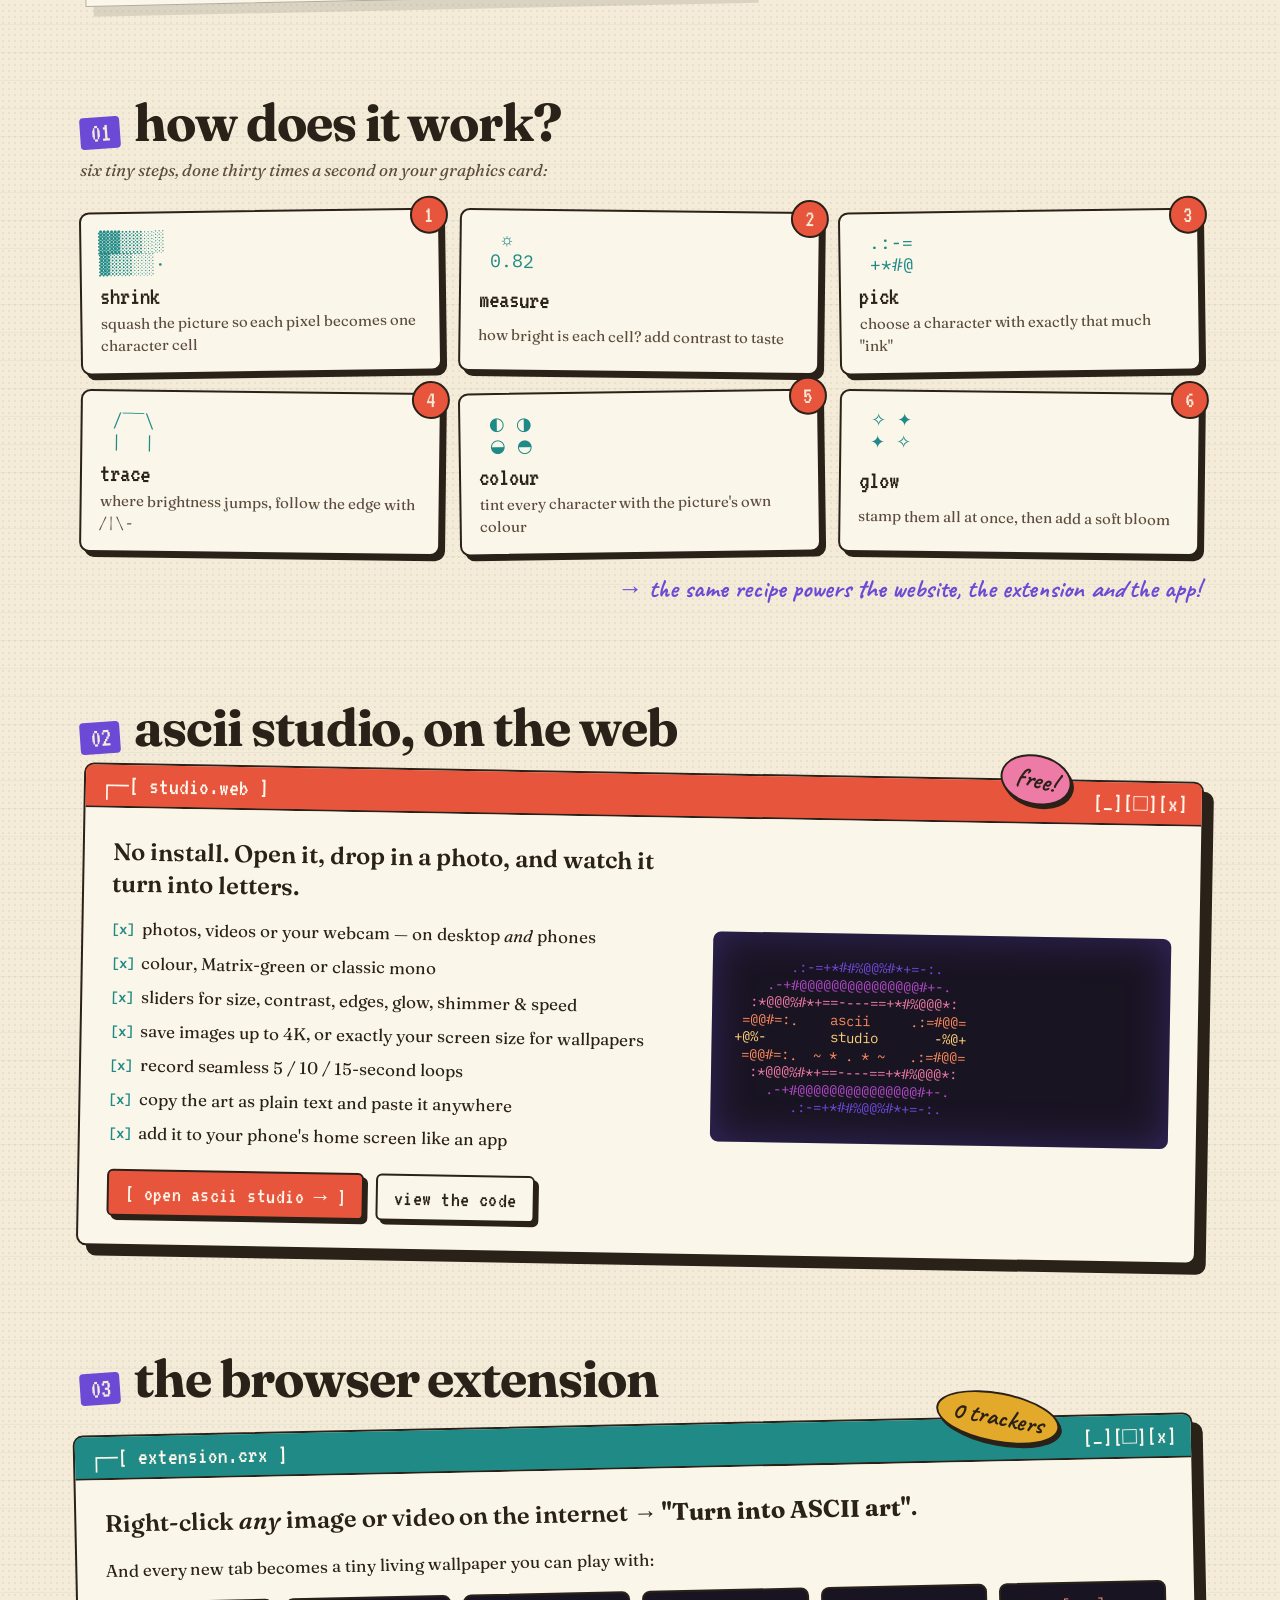
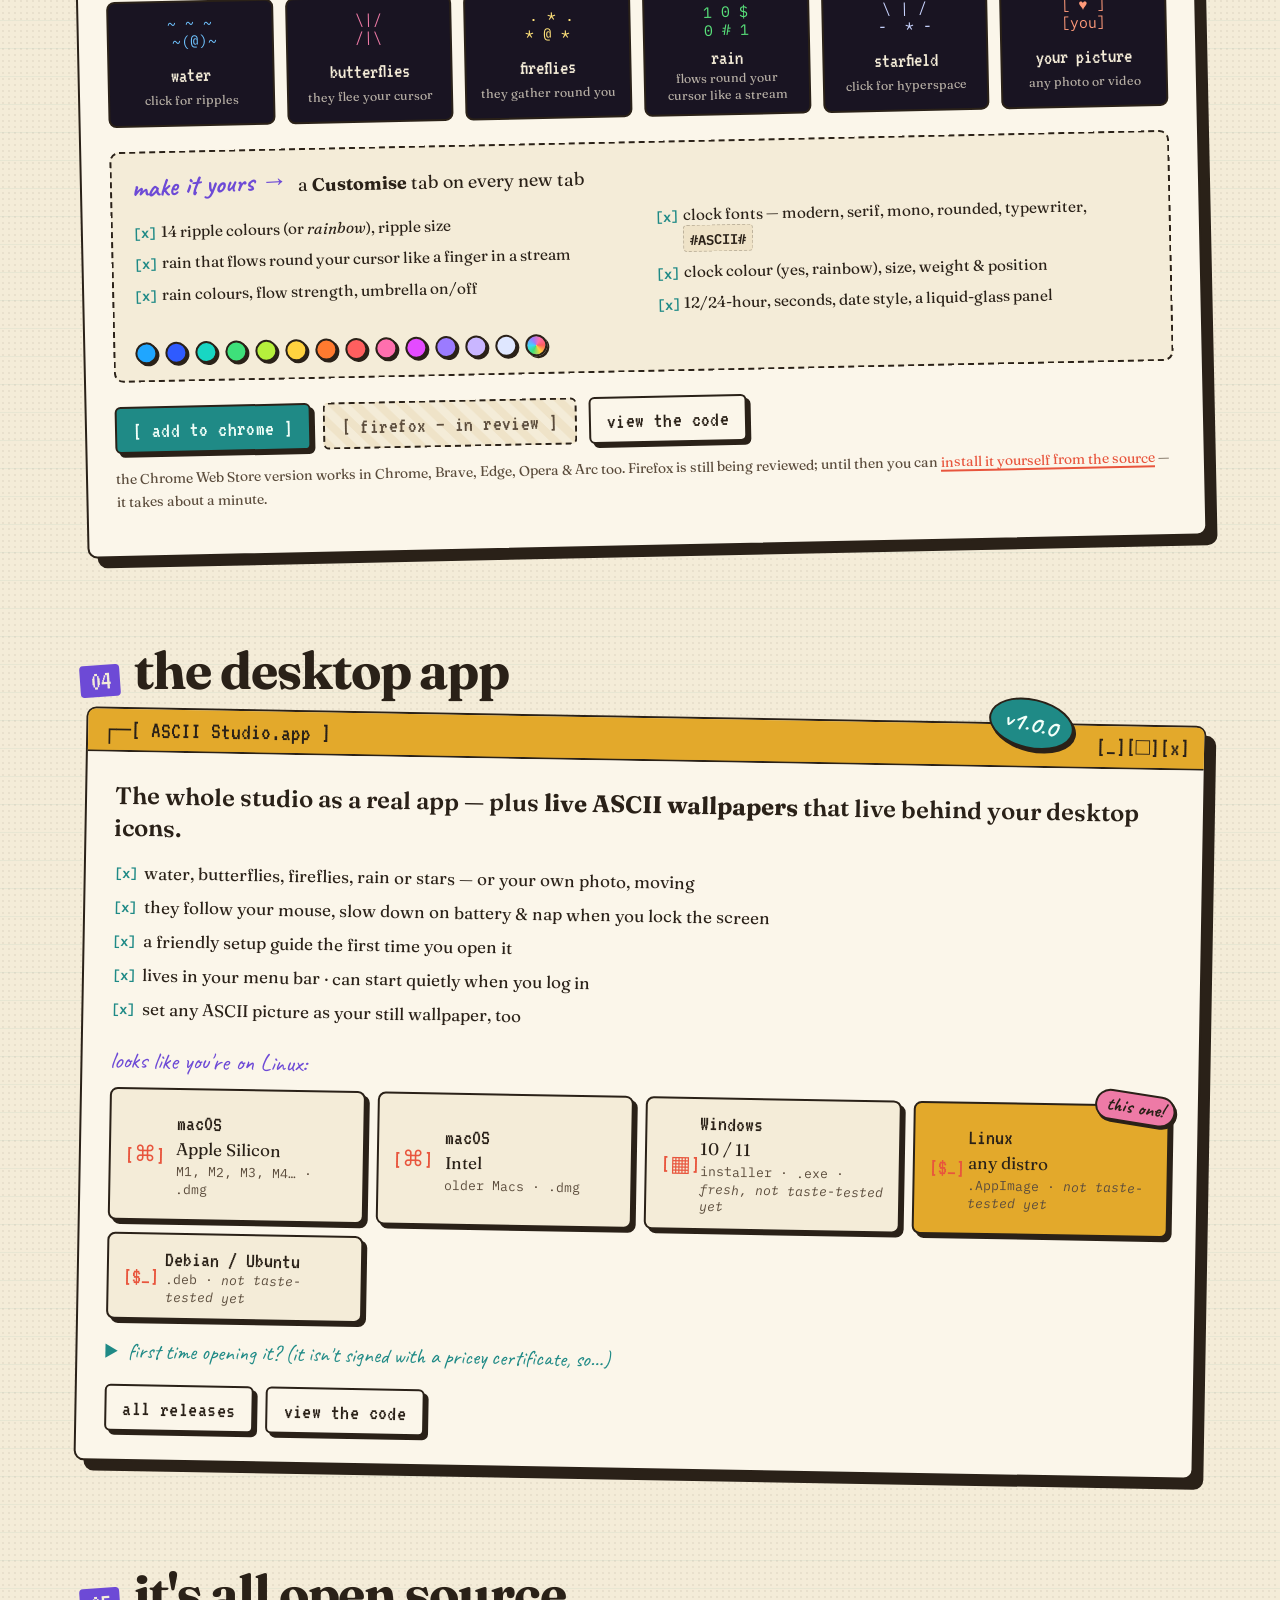
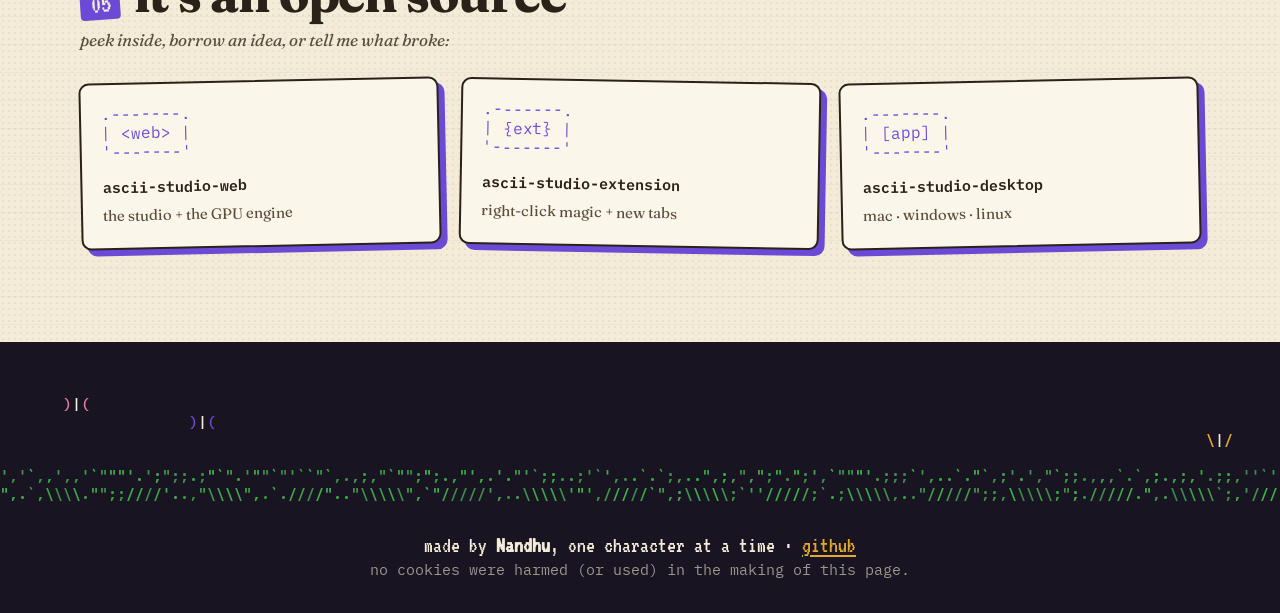
==== commit b58c05e1: "Extension section: Customise tab, laminar rain, rainbow colours Co-Authored-By: Claude Opus 5.5 <nor" ====
--- a/index.html
+++ b/index.html
@@ -53,8 +53,8 @@
   <!-- ============================================================ TICKER -->
   <div class="ticker" aria-hidden="true">
     <div class="ticker-track">
-      <span>★ photos → letters ★ videos → letters ★ your webcam → letters ★ your cat → definitely letters ★ 0 trackers ★ 0 uploads ★ 100% on your device ★ free forever ★</span>
-      <span>★ photos → letters ★ videos → letters ★ your webcam → letters ★ your cat → definitely letters ★ 0 trackers ★ 0 uploads ★ 100% on your device ★ free forever ★</span>
+      <span>★ photos → letters ★ videos → letters ★ your webcam → letters ★ your cat → definitely letters ★ 0 trackers ★ 0 uploads ★ 100% on your device ★ rainbow everything ★ free forever ★</span>
+      <span>★ photos → letters ★ videos → letters ★ your webcam → letters ★ your cat → definitely letters ★ 0 trackers ★ 0 uploads ★ 100% on your device ★ rainbow everything ★ free forever ★</span>
     </div>
   </div>
 
@@ -170,12 +170,26 @@
               <li><pre aria-hidden="true"> . * .
 * @ *</pre><b>fireflies</b><span>they gather round you</span></li>
               <li><pre aria-hidden="true">1 0 $
-0 # 1</pre><b>rain</b><span>your cursor's an umbrella</span></li>
+0 # 1</pre><b>rain</b><span>flows round your cursor like a stream</span></li>
               <li><pre aria-hidden="true">\ | /
 -  * -</pre><b>starfield</b><span>click for hyperspace</span></li>
               <li><pre aria-hidden="true">[ ♥ ]
 [you]</pre><b>your picture</b><span>any photo or video</span></li>
             </ul>
+            <div class="customise">
+              <p class="customise-title"><span class="scribble">make it yours →</span> a <b>Customise</b> tab on every new tab</p>
+              <ul class="ticks two-col">
+                <li>14 ripple colours (or <em>rainbow</em>), ripple size</li>
+                <li>rain that flows round your cursor like a finger in a stream</li>
+                <li>rain colours, flow strength, umbrella on/off</li>
+                <li>clock fonts — modern, serif, mono, rounded, typewriter, <code>#ASCII#</code></li>
+                <li>clock colour (yes, rainbow), size, weight &amp; position</li>
+                <li>12/24-hour, seconds, date style, a liquid-glass panel</li>
+              </ul>
+              <div class="dots" aria-hidden="true">
+                <i style="--c:#1fa6ff"></i><i style="--c:#2f5bff"></i><i style="--c:#18d6c3"></i><i style="--c:#3ee07a"></i><i style="--c:#b6f03c"></i><i style="--c:#ffd23f"></i><i style="--c:#ff7a2f"></i><i style="--c:#ff5f5f"></i><i style="--c:#ff6fae"></i><i style="--c:#e44bff"></i><i style="--c:#9b7bff"></i><i style="--c:#c9b6ff"></i><i style="--c:#dfe7ff"></i><i class="rainbow"></i>
+              </div>
+            </div>
             <div class="cta">
               <a class="btn btn-teal" href="https://chromewebstore.google.com/detail/ascii-studio/hakkebdfegildgkhpmmoebncgjefcnmh" target="_blank" rel="noopener">[ add to chrome ]</a>
               <span class="btn btn-disabled" title="Waiting for Mozilla's review">[ firefox — in review ]</span>
--- a/style.css
+++ b/style.css
@@ -382,3 +382,24 @@
   .sticker { right: 10px; font-size: 1.3rem; }
   .btn { font-size: 20px; }
 }
+
+/* ---------------------------------------------------------------- extension: customise box */
+.customise {
+  margin: 4px 0 24px;
+  padding: 18px 20px 16px;
+  background: var(--paper);
+  border: 2px dashed var(--ink);
+  border-radius: 10px;
+}
+.customise-title { margin: 0 0 10px; font-size: 18px; }
+.customise-title .scribble { font-size: 1.5em; margin-right: 6px; display: inline-block; transform: rotate(-2deg); }
+.ticks.two-col { columns: 2; column-gap: 28px; margin-bottom: 14px; }
+.ticks.two-col li { break-inside: avoid; }
+.ticks.two-col li { font-size: 15.5px; }
+.dots { display: flex; flex-wrap: wrap; gap: 8px; }
+.dots i {
+  width: 22px; height: 22px; border-radius: 50%;
+  background: var(--c); border: 2px solid var(--ink); box-shadow: 2px 2px 0 var(--ink);
+}
+.dots i.rainbow { background: conic-gradient(from 90deg, #ff5f5f, #ffd23f, #3ee07a, #3fd6ff, #9b7bff, #ff6fae, #ff5f5f); }
+@media (max-width: 860px) { .ticks.two-col { columns: 1; } }
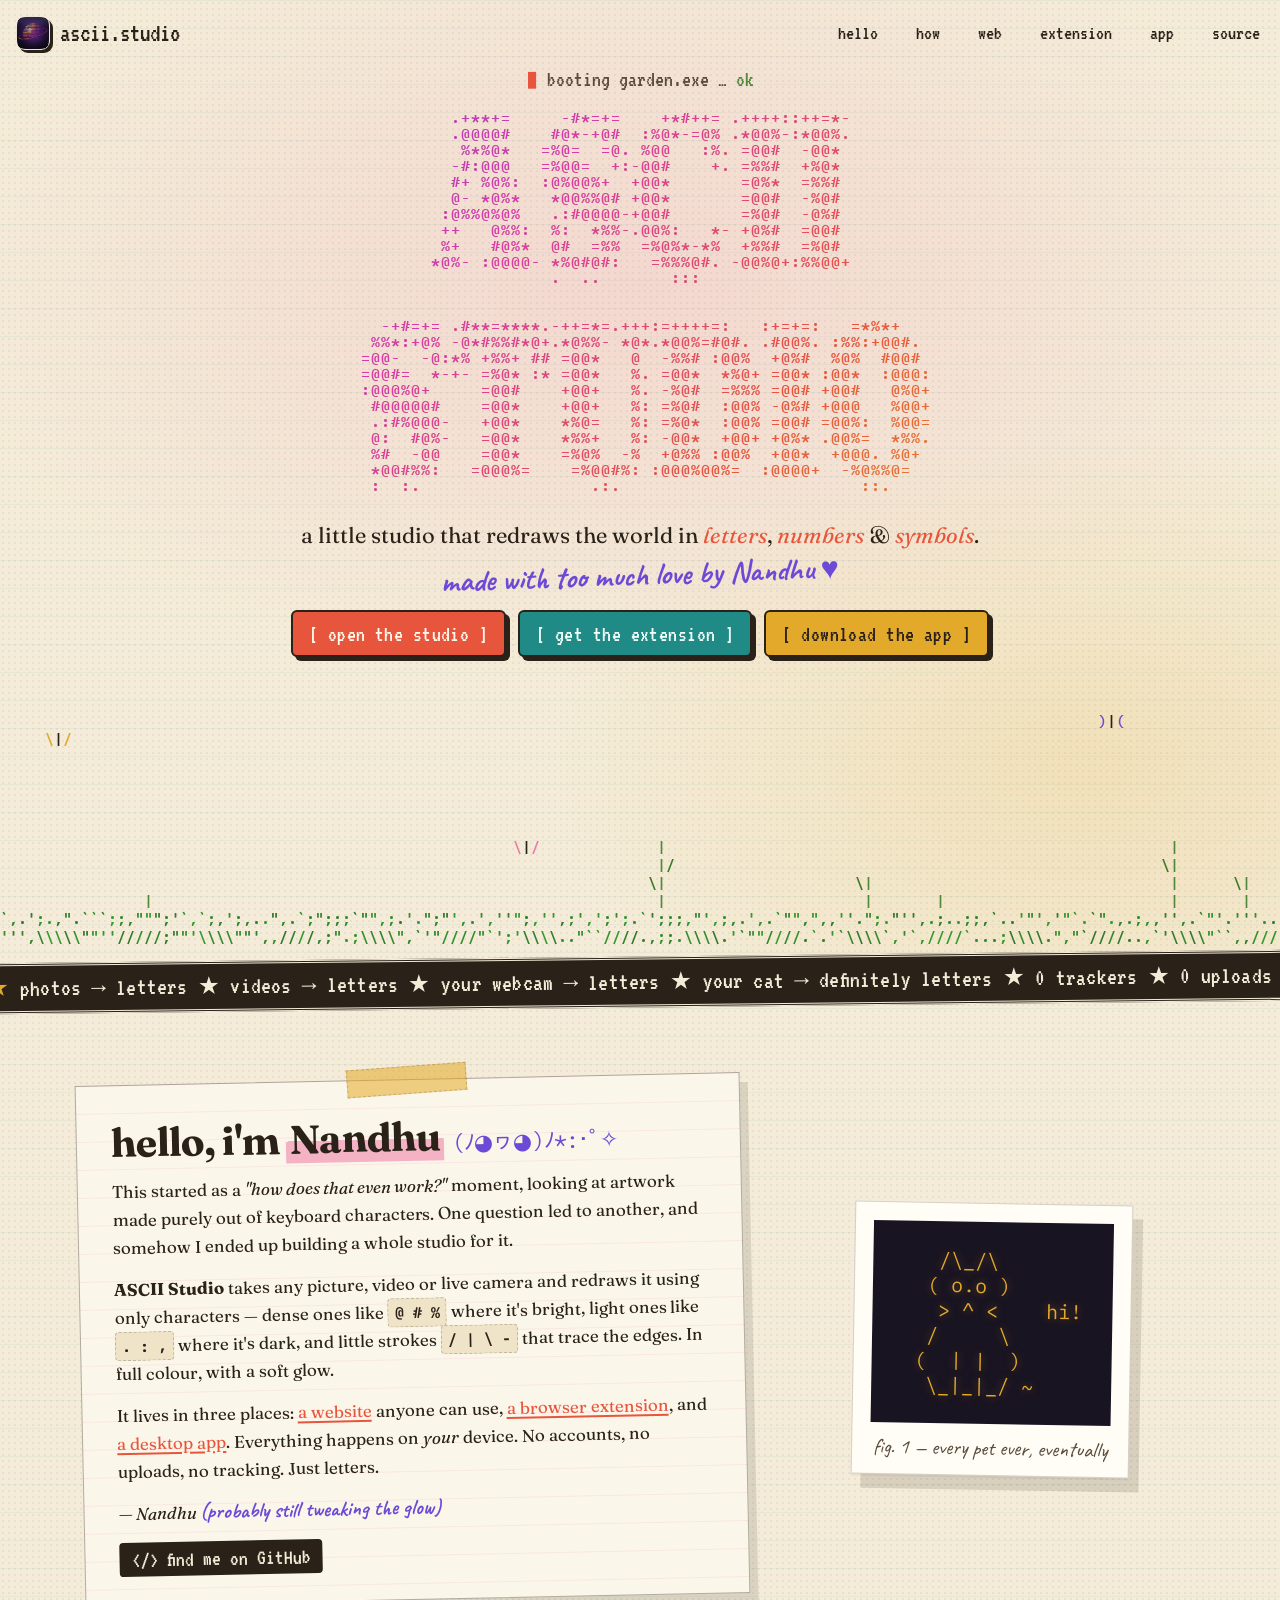
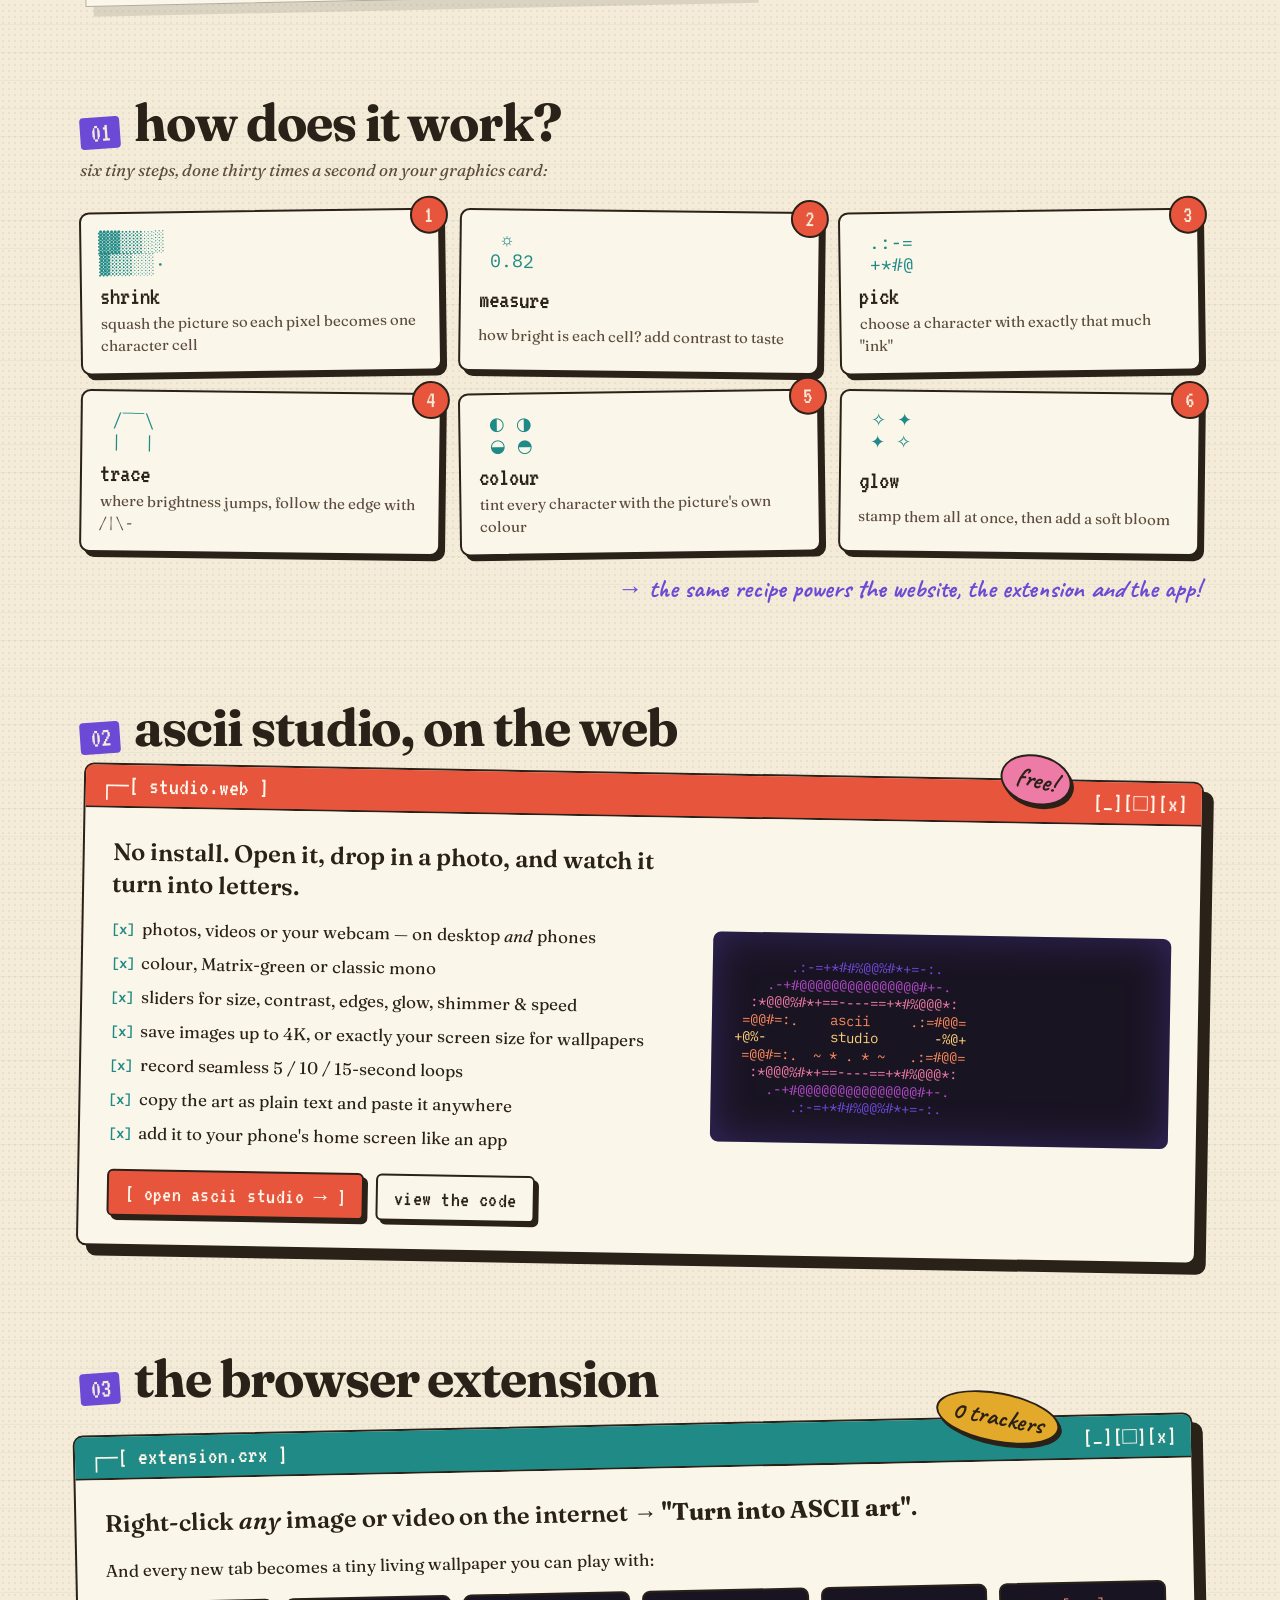
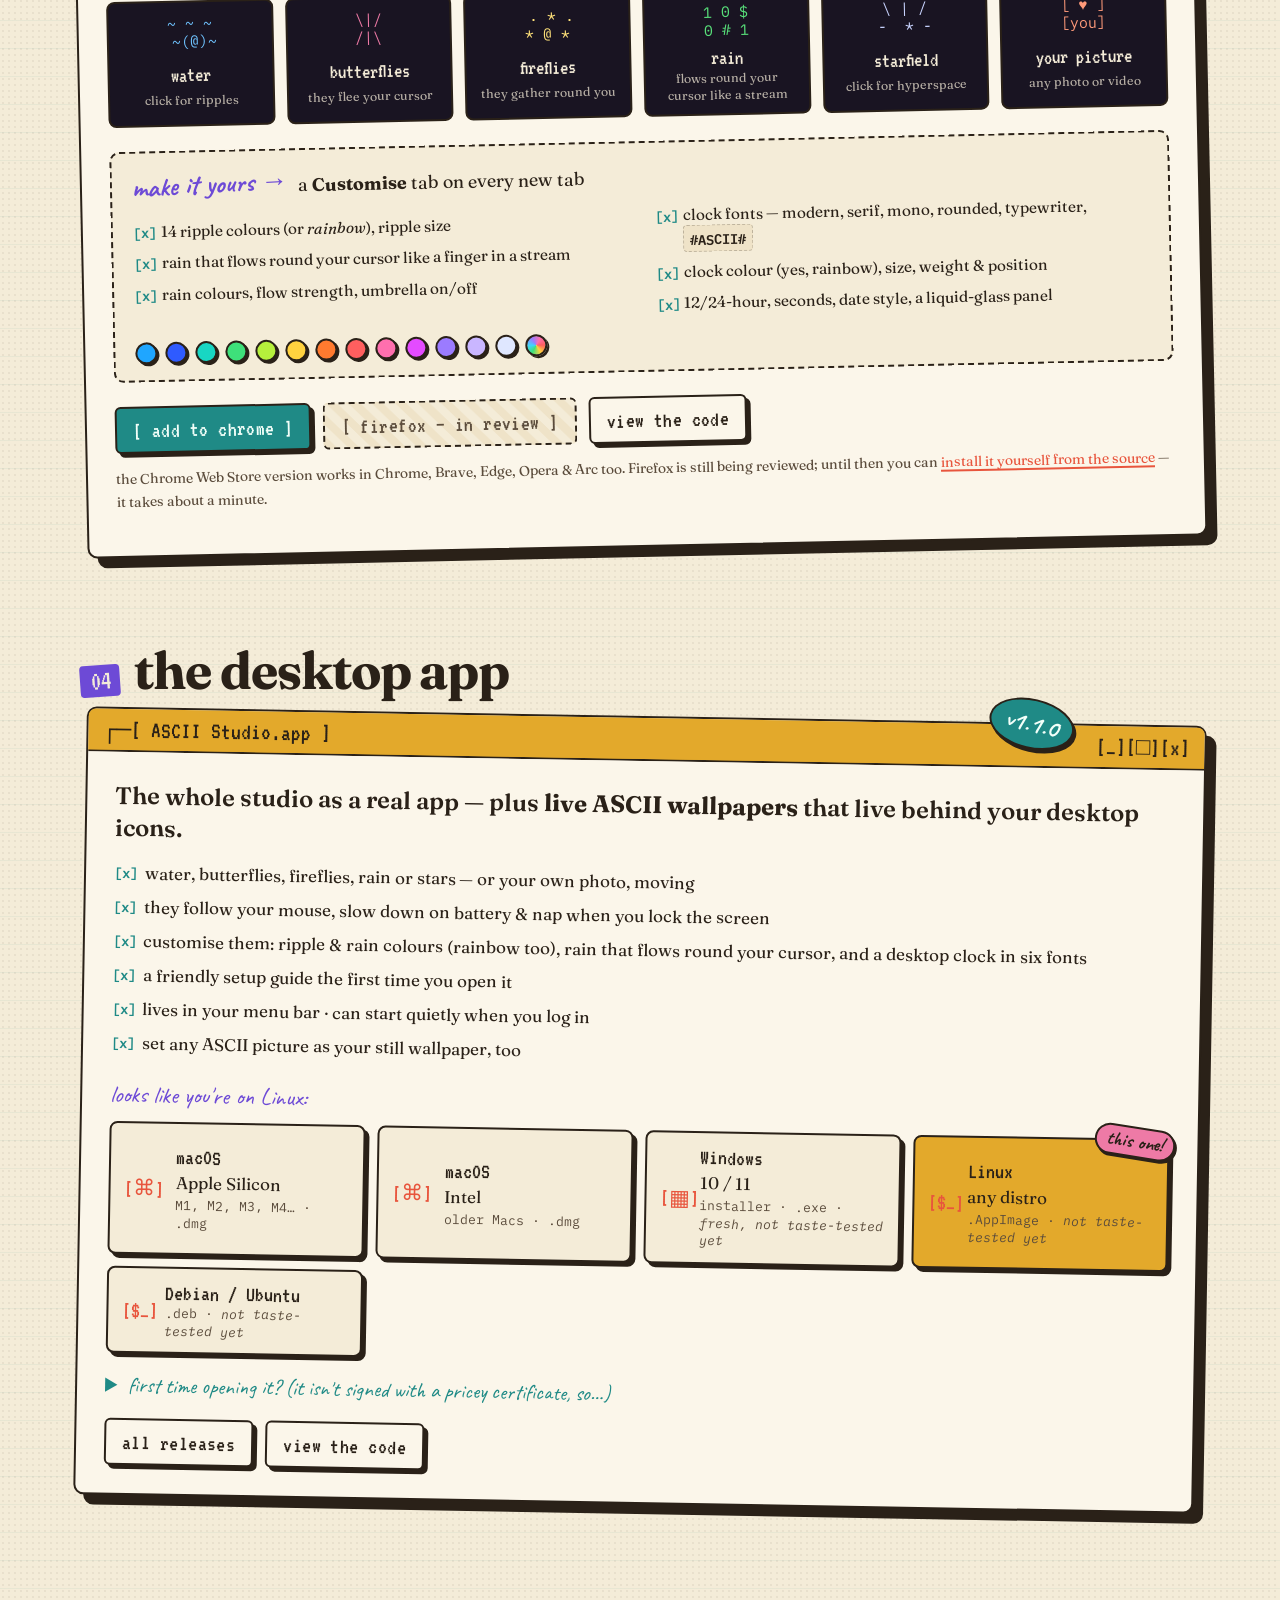
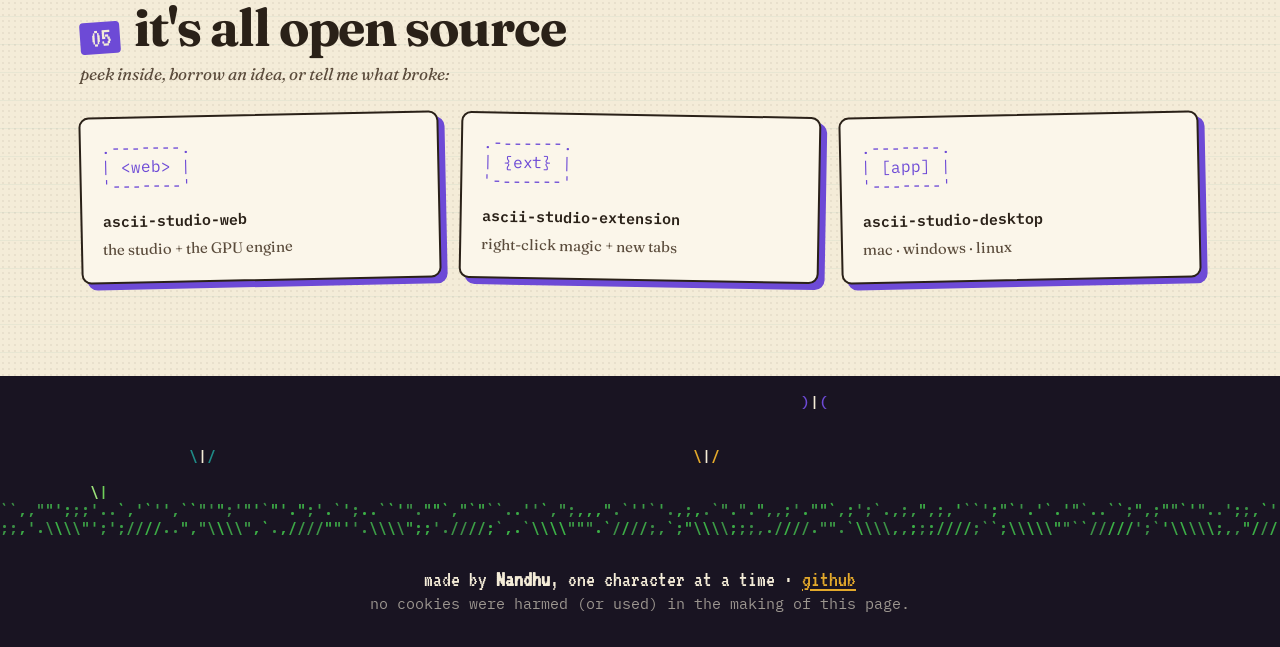
==== commit c95aa766: "Desktop app downloads -> v1.1.0; mention wallpaper customisation Co-Authored-By: Claude Opus 5.5 <no" ====
--- a/index.html
+++ b/index.html
@@ -213,6 +213,7 @@
             <ul class="ticks">
               <li>water, butterflies, fireflies, rain or stars — or your own photo, moving</li>
               <li>they follow your mouse, slow down on battery &amp; nap when you lock the screen</li>
+              <li>customise them: ripple &amp; rain colours (rainbow too), rain that flows round your cursor, and a desktop clock in six fonts</li>
               <li>a friendly setup guide the first time you open it</li>
               <li>lives in your menu bar · can start quietly when you log in</li>
               <li>set any ASCII picture as your still wallpaper, too</li>
@@ -220,15 +221,15 @@
 
             <div class="downloads" id="downloads">
               <p class="detected" id="detected">pick your computer:</p>
-              <a class="dl" data-os="mac-arm" href="https://github.com/zkp6c4vr89-coder/ascii-studio-desktop/releases/download/v1.0.0/ASCII-Studio-1.0.0-mac-arm64.dmg">
+              <a class="dl" data-os="mac-arm" href="https://github.com/zkp6c4vr89-coder/ascii-studio-desktop/releases/download/v1.1.0/ASCII-Studio-1.1.0-mac-arm64.dmg">
                 <span class="dl-ico" aria-hidden="true">[⌘]</span><span><b>macOS</b> Apple Silicon<small>M1, M2, M3, M4… · .dmg</small></span></a>
-              <a class="dl" data-os="mac-intel" href="https://github.com/zkp6c4vr89-coder/ascii-studio-desktop/releases/download/v1.0.0/ASCII-Studio-1.0.0-mac-x64.dmg">
+              <a class="dl" data-os="mac-intel" href="https://github.com/zkp6c4vr89-coder/ascii-studio-desktop/releases/download/v1.1.0/ASCII-Studio-1.1.0-mac-x64.dmg">
                 <span class="dl-ico" aria-hidden="true">[⌘]</span><span><b>macOS</b> Intel<small>older Macs · .dmg</small></span></a>
-              <a class="dl" data-os="win" href="https://github.com/zkp6c4vr89-coder/ascii-studio-desktop/releases/download/v1.0.0/ASCII-Studio-1.0.0-win-x64.exe">
+              <a class="dl" data-os="win" href="https://github.com/zkp6c4vr89-coder/ascii-studio-desktop/releases/download/v1.1.0/ASCII-Studio-1.1.0-win-x64.exe">
                 <span class="dl-ico" aria-hidden="true">[▦]</span><span><b>Windows</b> 10 / 11<small>installer · .exe · <i>fresh, not taste-tested yet</i></small></span></a>
-              <a class="dl" data-os="linux" href="https://github.com/zkp6c4vr89-coder/ascii-studio-desktop/releases/download/v1.0.0/ASCII-Studio-1.0.0-linux-x86_64.AppImage">
+              <a class="dl" data-os="linux" href="https://github.com/zkp6c4vr89-coder/ascii-studio-desktop/releases/download/v1.1.0/ASCII-Studio-1.1.0-linux-x86_64.AppImage">
                 <span class="dl-ico" aria-hidden="true">[$_]</span><span><b>Linux</b> any distro<small>.AppImage · <i>not taste-tested yet</i></small></span></a>
-              <a class="dl" data-os="deb" href="https://github.com/zkp6c4vr89-coder/ascii-studio-desktop/releases/download/v1.0.0/ASCII-Studio-1.0.0-linux-amd64.deb">
+              <a class="dl" data-os="deb" href="https://github.com/zkp6c4vr89-coder/ascii-studio-desktop/releases/download/v1.1.0/ASCII-Studio-1.1.0-linux-amd64.deb">
                 <span class="dl-ico" aria-hidden="true">[$_]</span><span><b>Debian / Ubuntu</b><small>.deb · <i>not taste-tested yet</i></small></span></a>
             </div>
 
@@ -246,7 +247,7 @@
             </div>
           </div>
         </div>
-        <span class="sticker sticker-teal">v1.0.0</span>
+        <span class="sticker sticker-teal">v1.1.0</span>
       </div>
     </section>
 
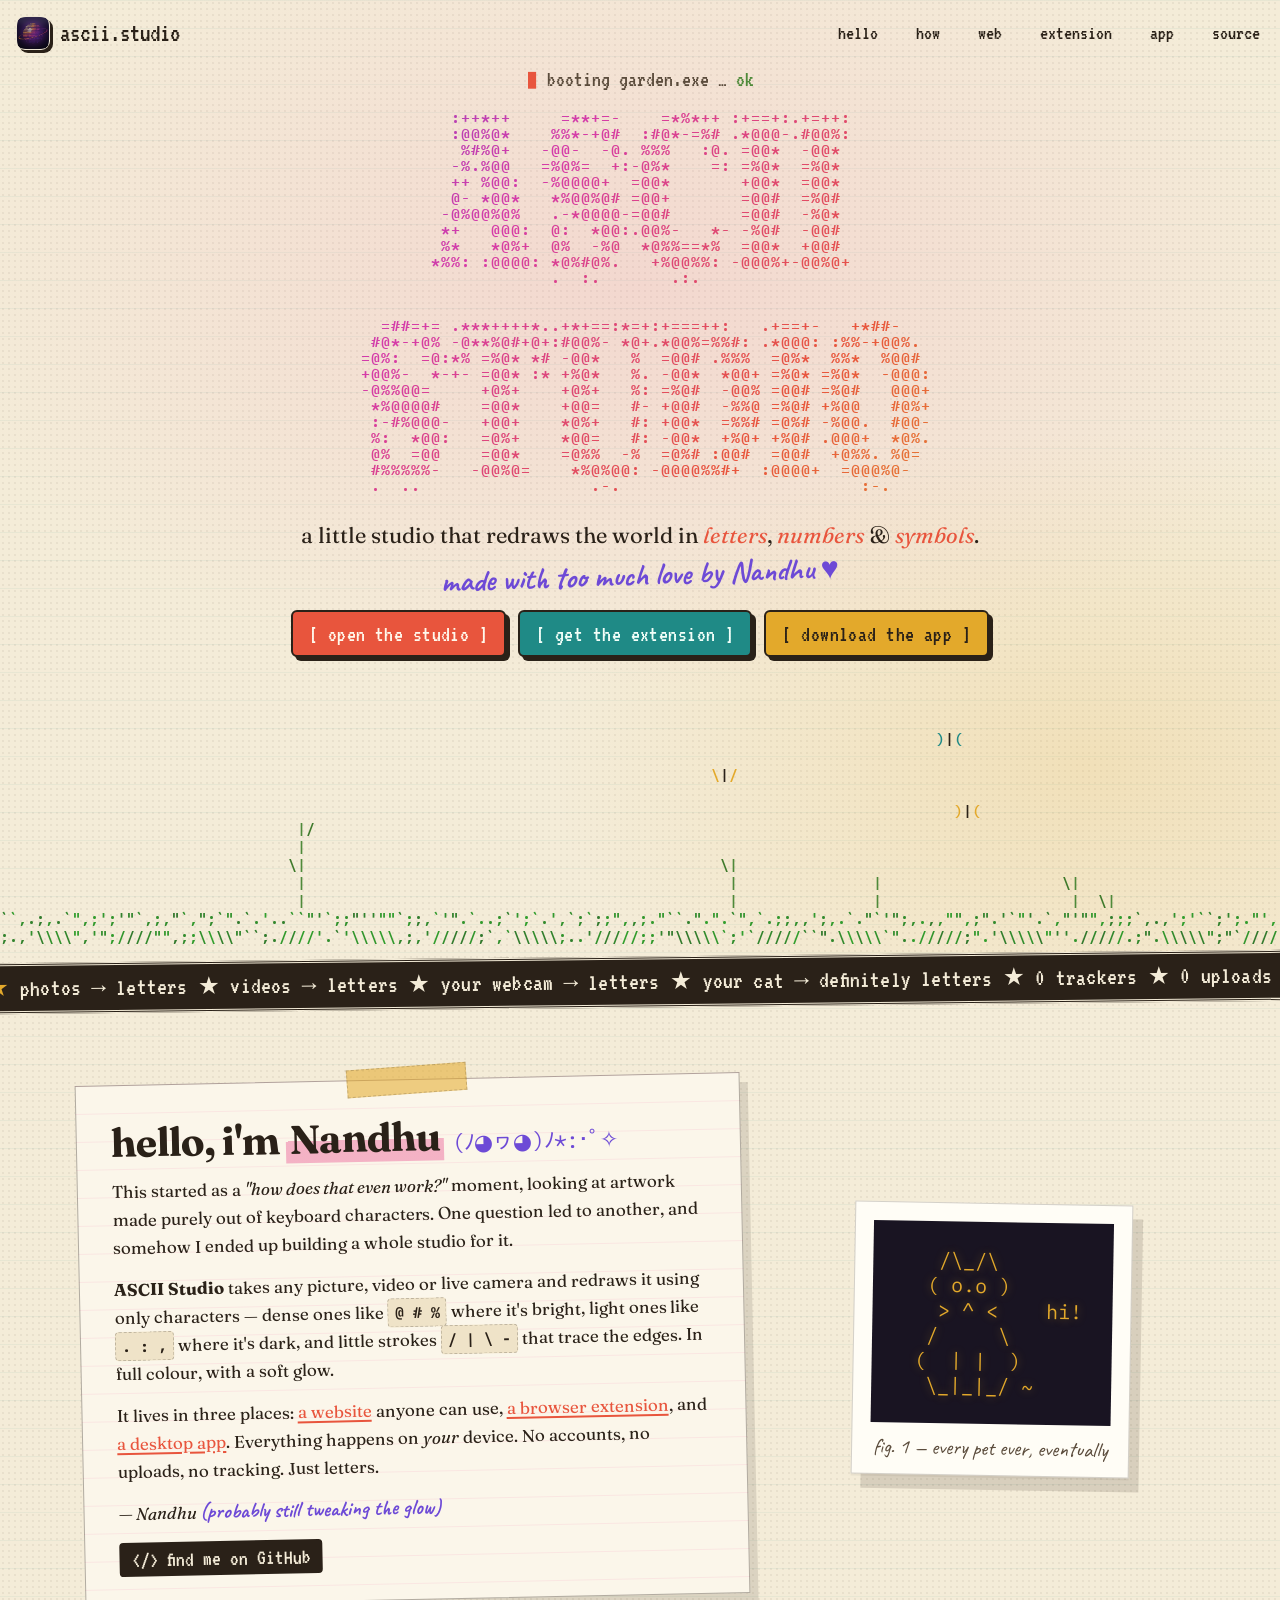
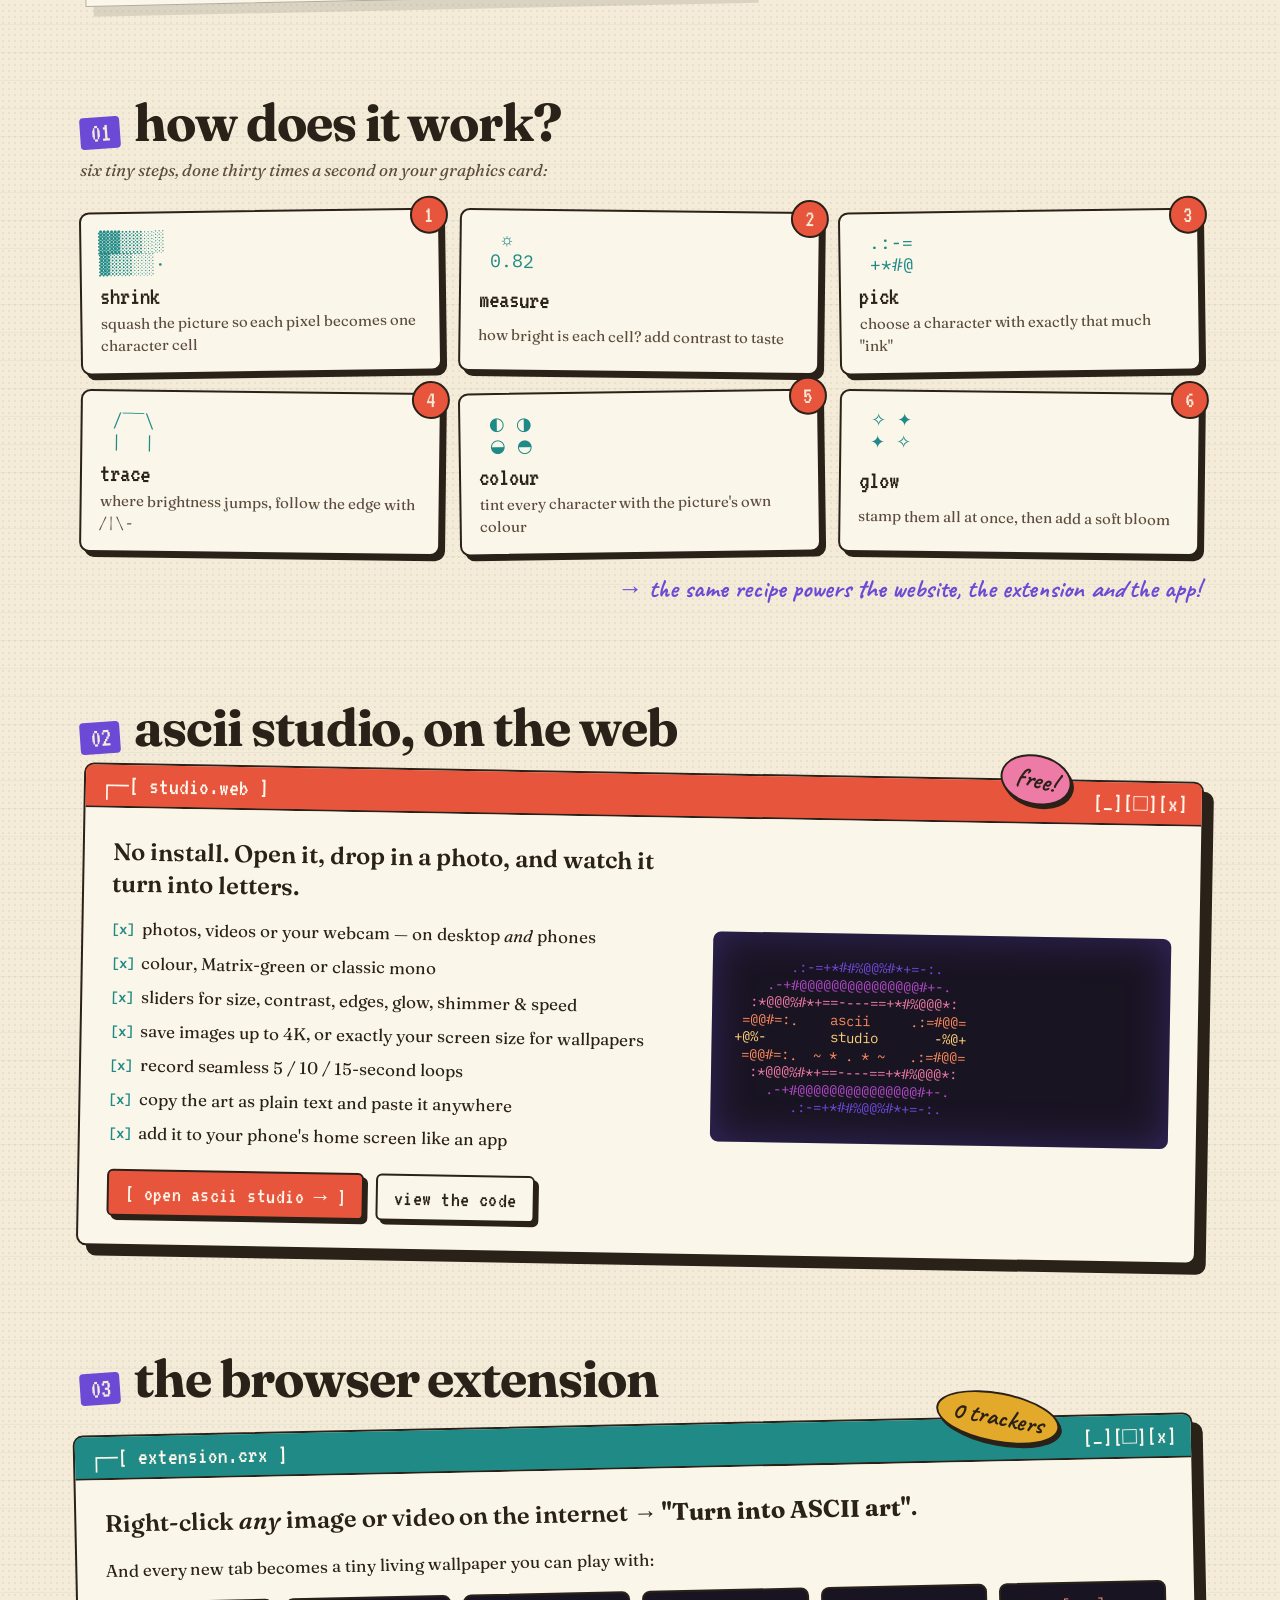
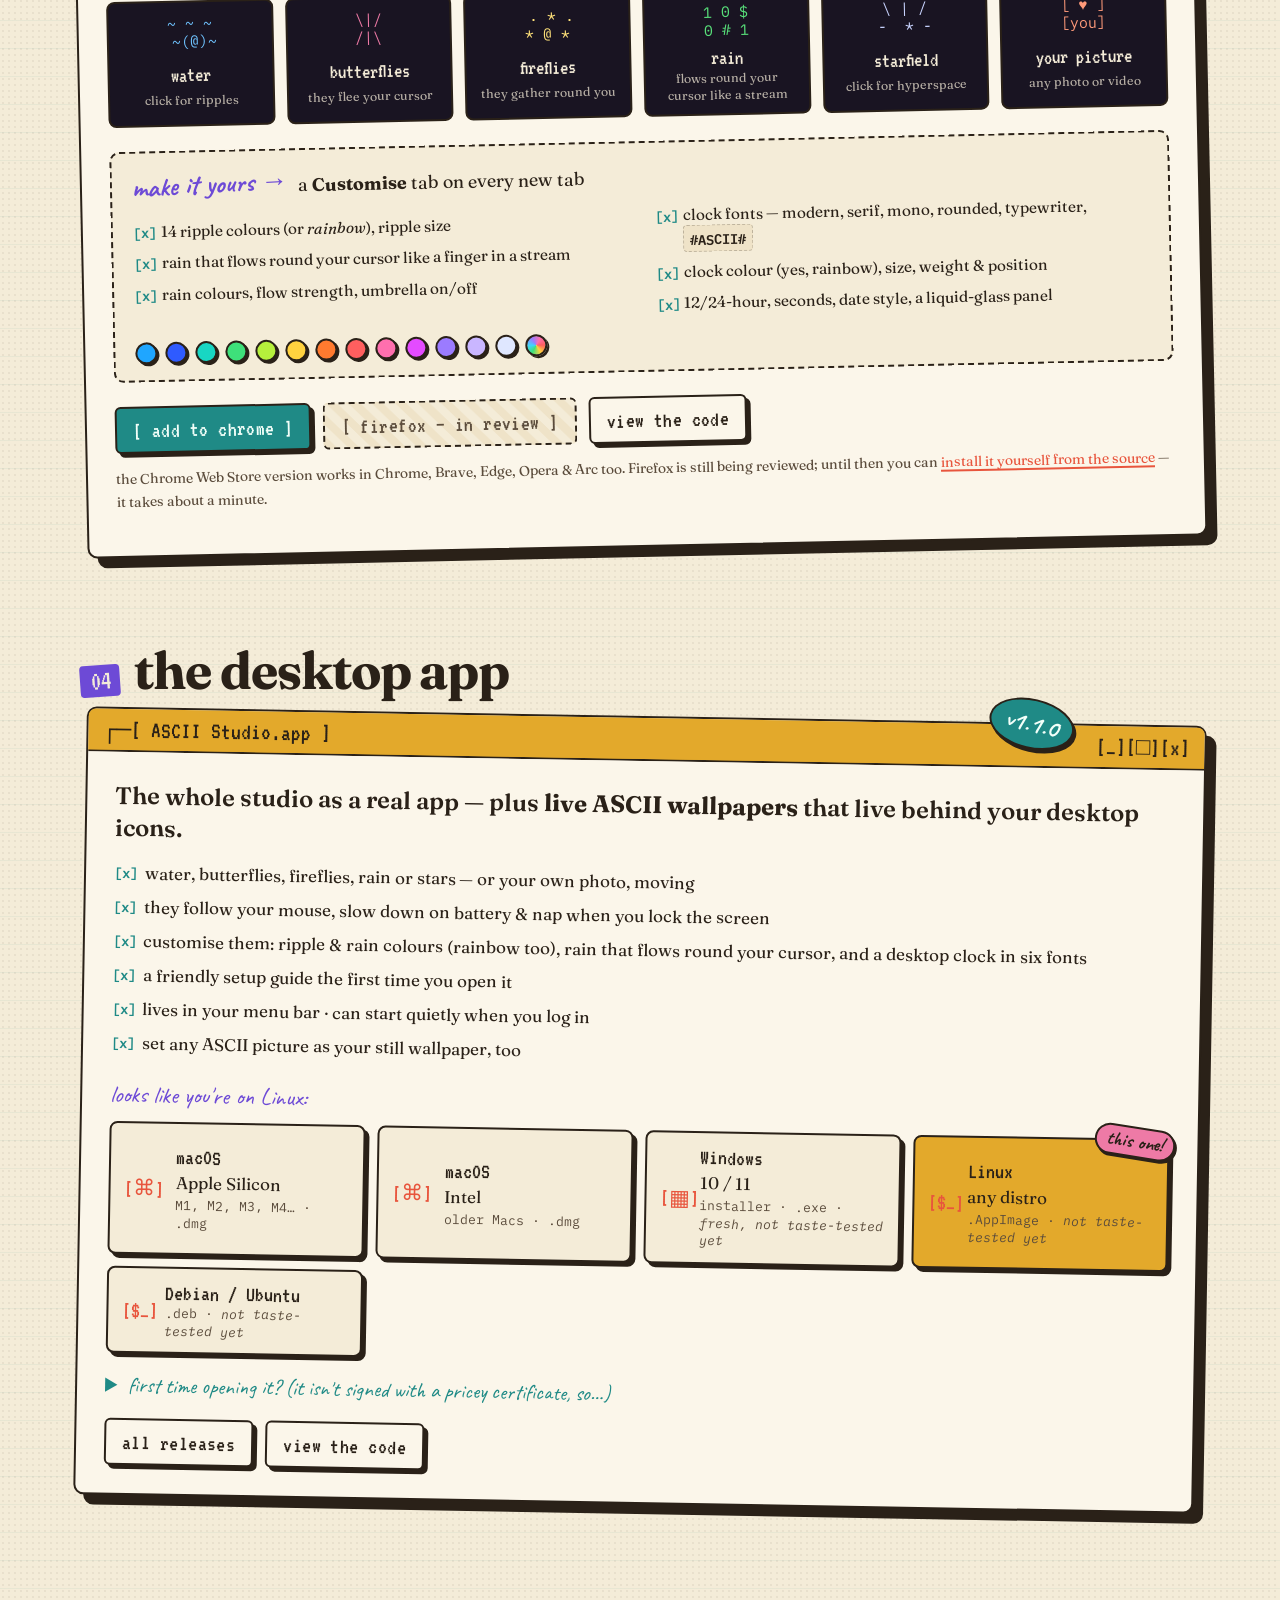
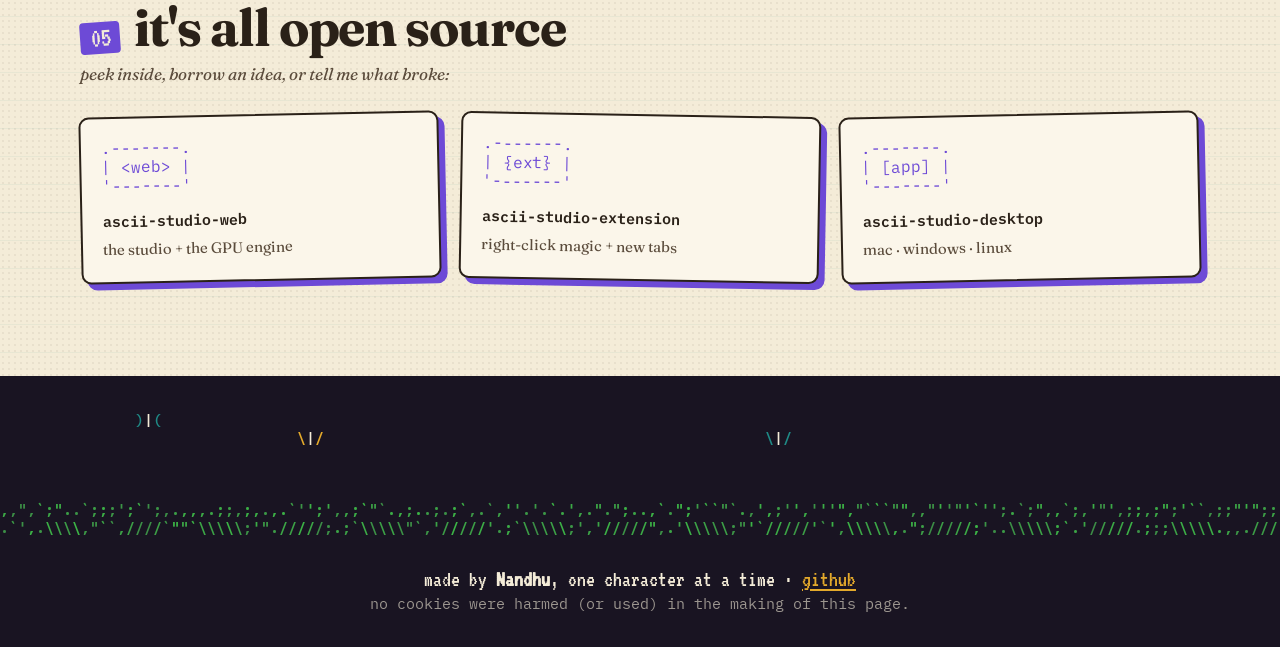
==== commit bc43ce04: "Download page: current macOS 'Open Anyway' steps for unsigned apps Co-Authored-By: Claude Opus 5.5 <" ====
--- a/index.html
+++ b/index.html
@@ -236,7 +236,7 @@
             <details class="howto">
               <summary>first time opening it? (it isn't signed with a pricey certificate, so…)</summary>
               <ul>
-                <li><b>macOS:</b> drag it into Applications, then right-click it › <b>Open</b> › <b>Open</b>. If macOS says it's "damaged", run <code>xattr -cr "/Applications/ASCII Studio.app"</code> in Terminal once.</li>
+                <li><b>macOS:</b> drag it into Applications and open it. When macOS says it can't check the app, click <b>Done</b>, then go to <b>System Settings → Privacy &amp; Security</b>, scroll down and click <b>Open Anyway</b> (twice). You only do this once.</li>
                 <li><b>Windows:</b> if a blue SmartScreen box appears, click <b>More info › Run anyway</b>.</li>
                 <li><b>Linux:</b> <code>chmod +x ASCII-Studio-*.AppImage</code> and run it, or <code>sudo apt install ./ASCII-Studio-*.deb</code>.</li>
               </ul>
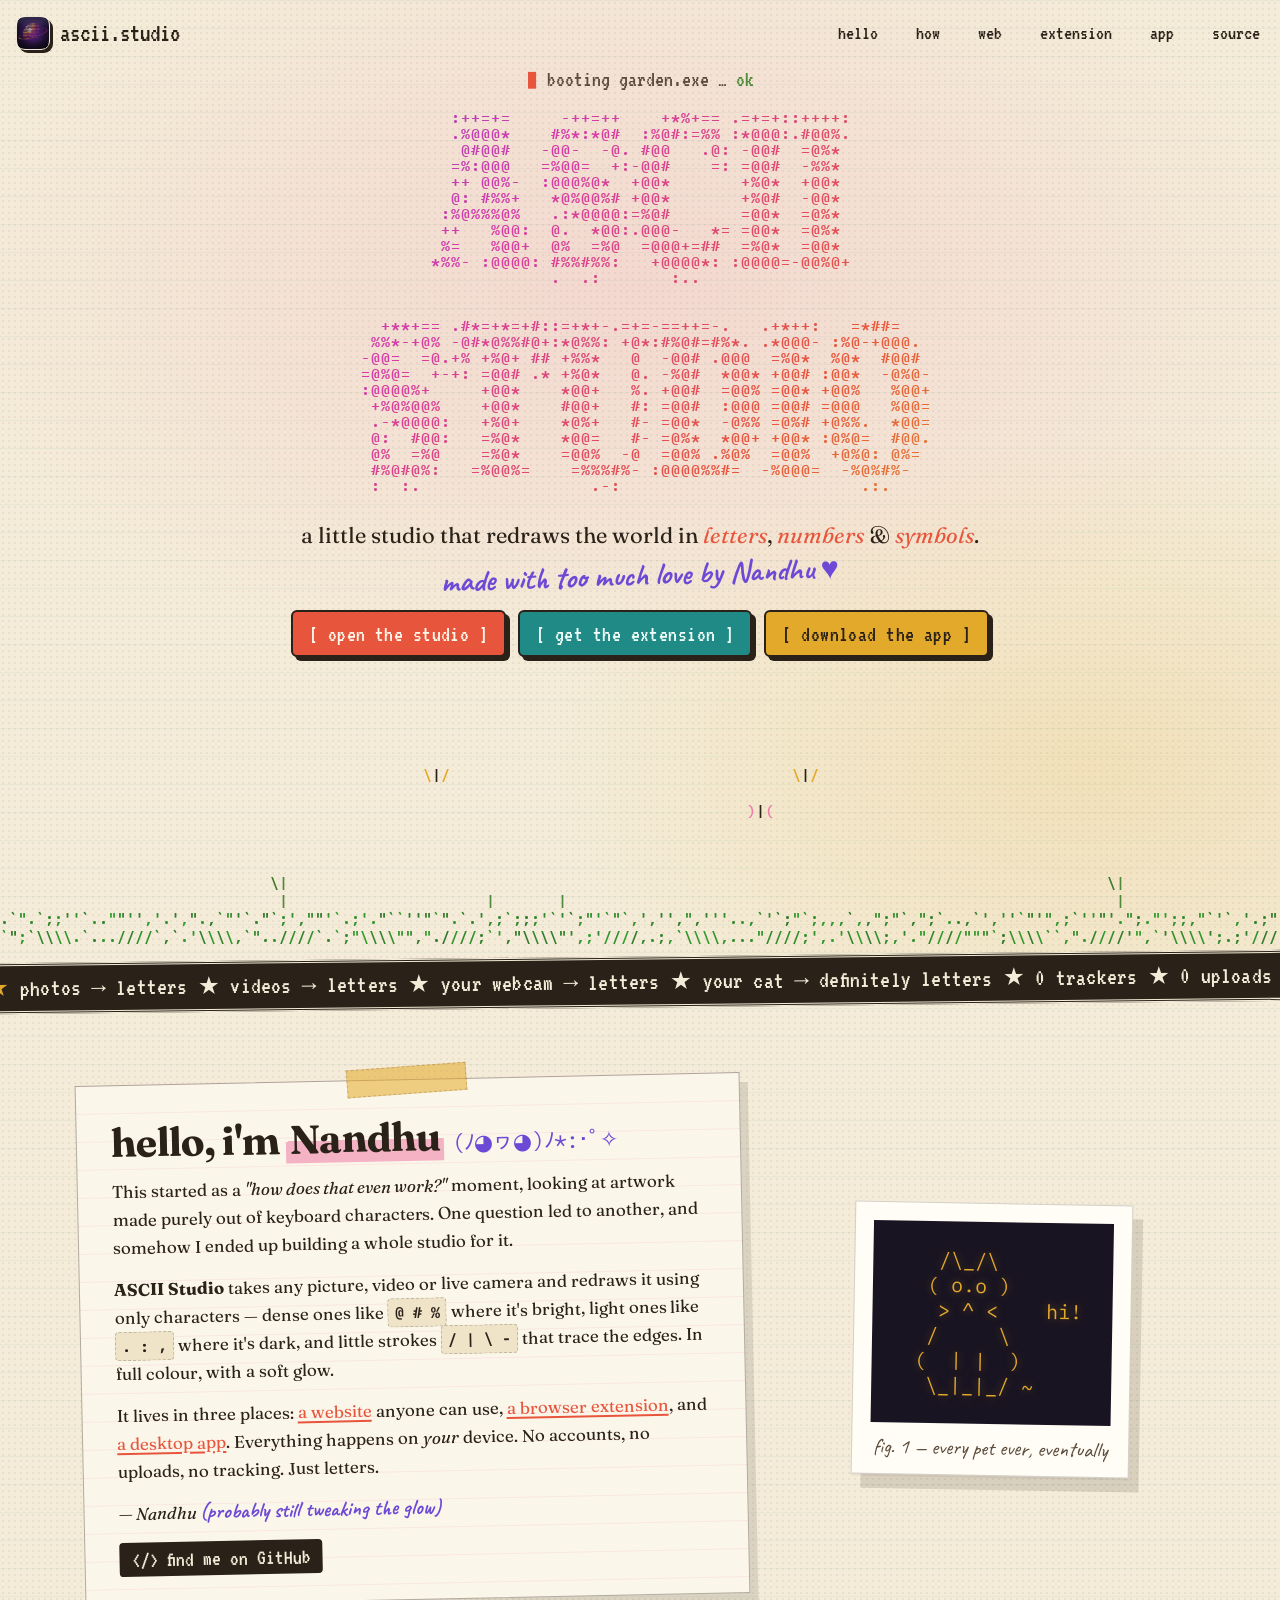
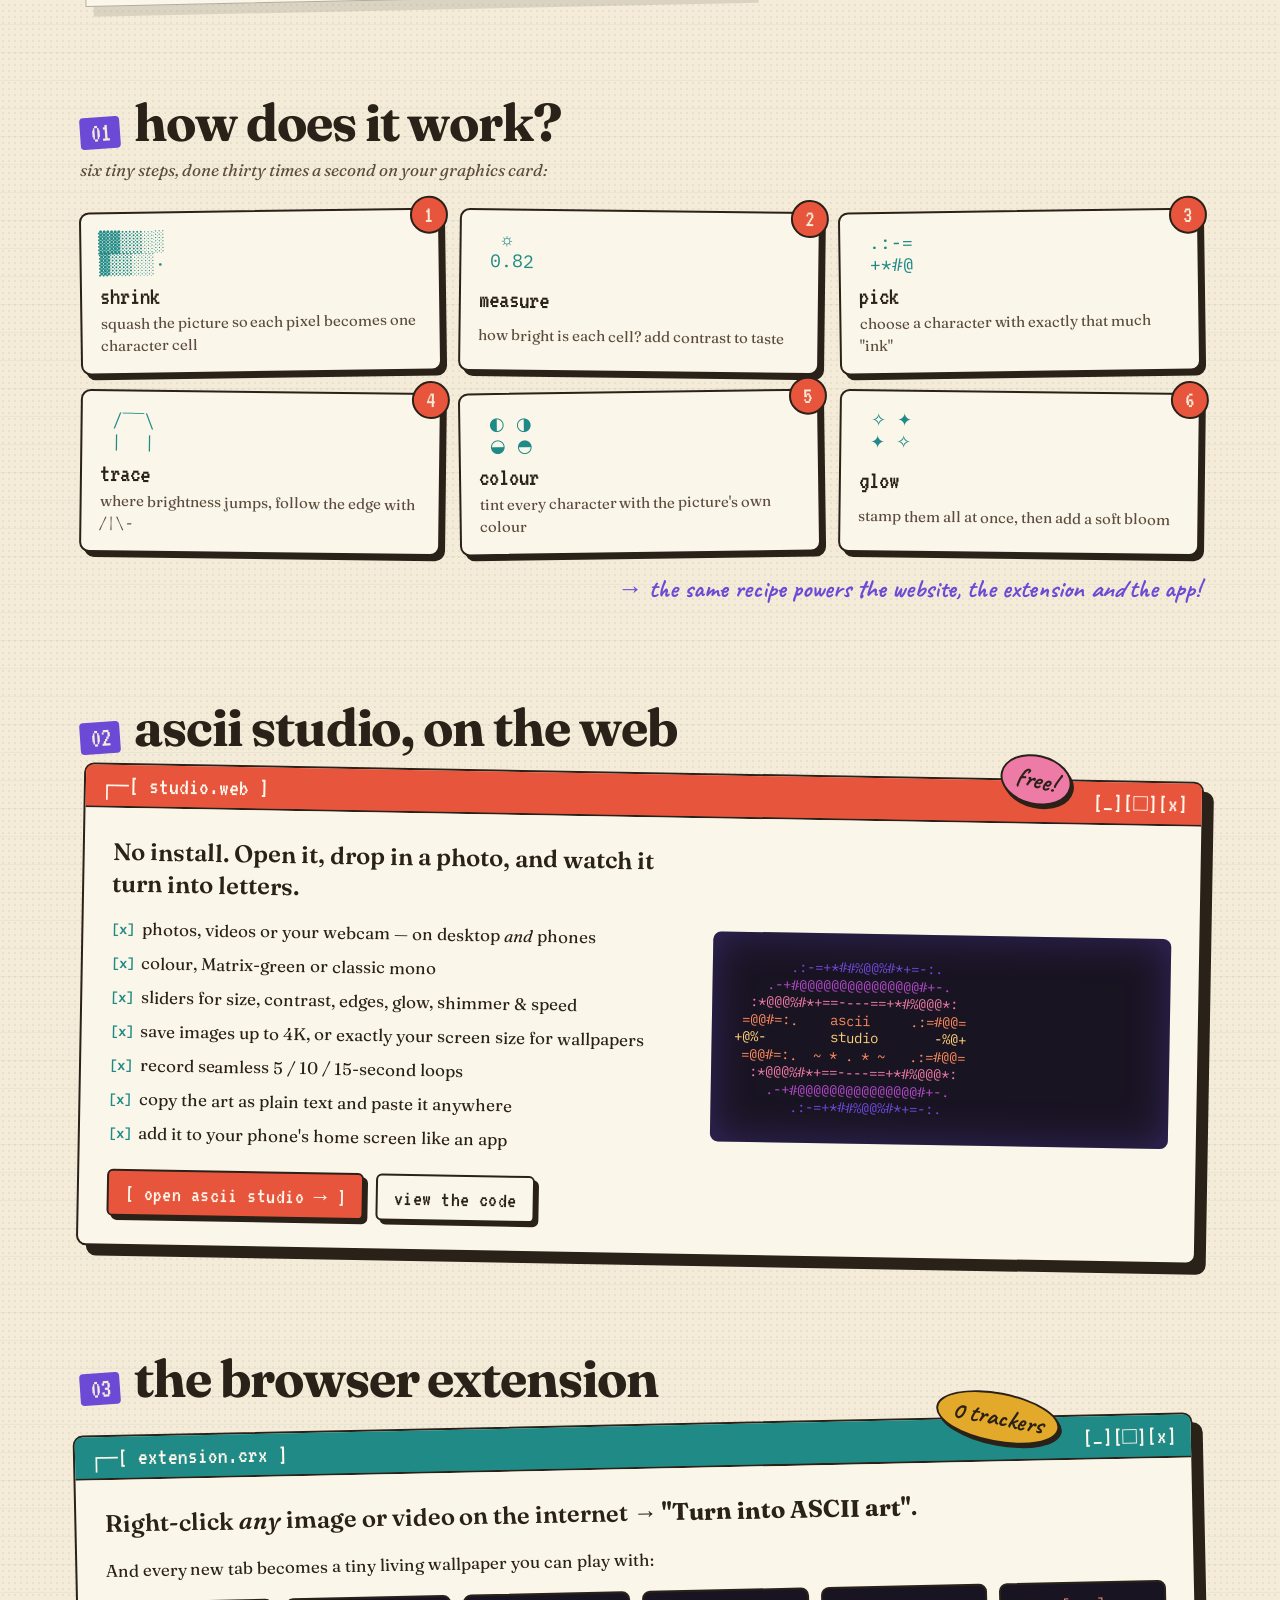
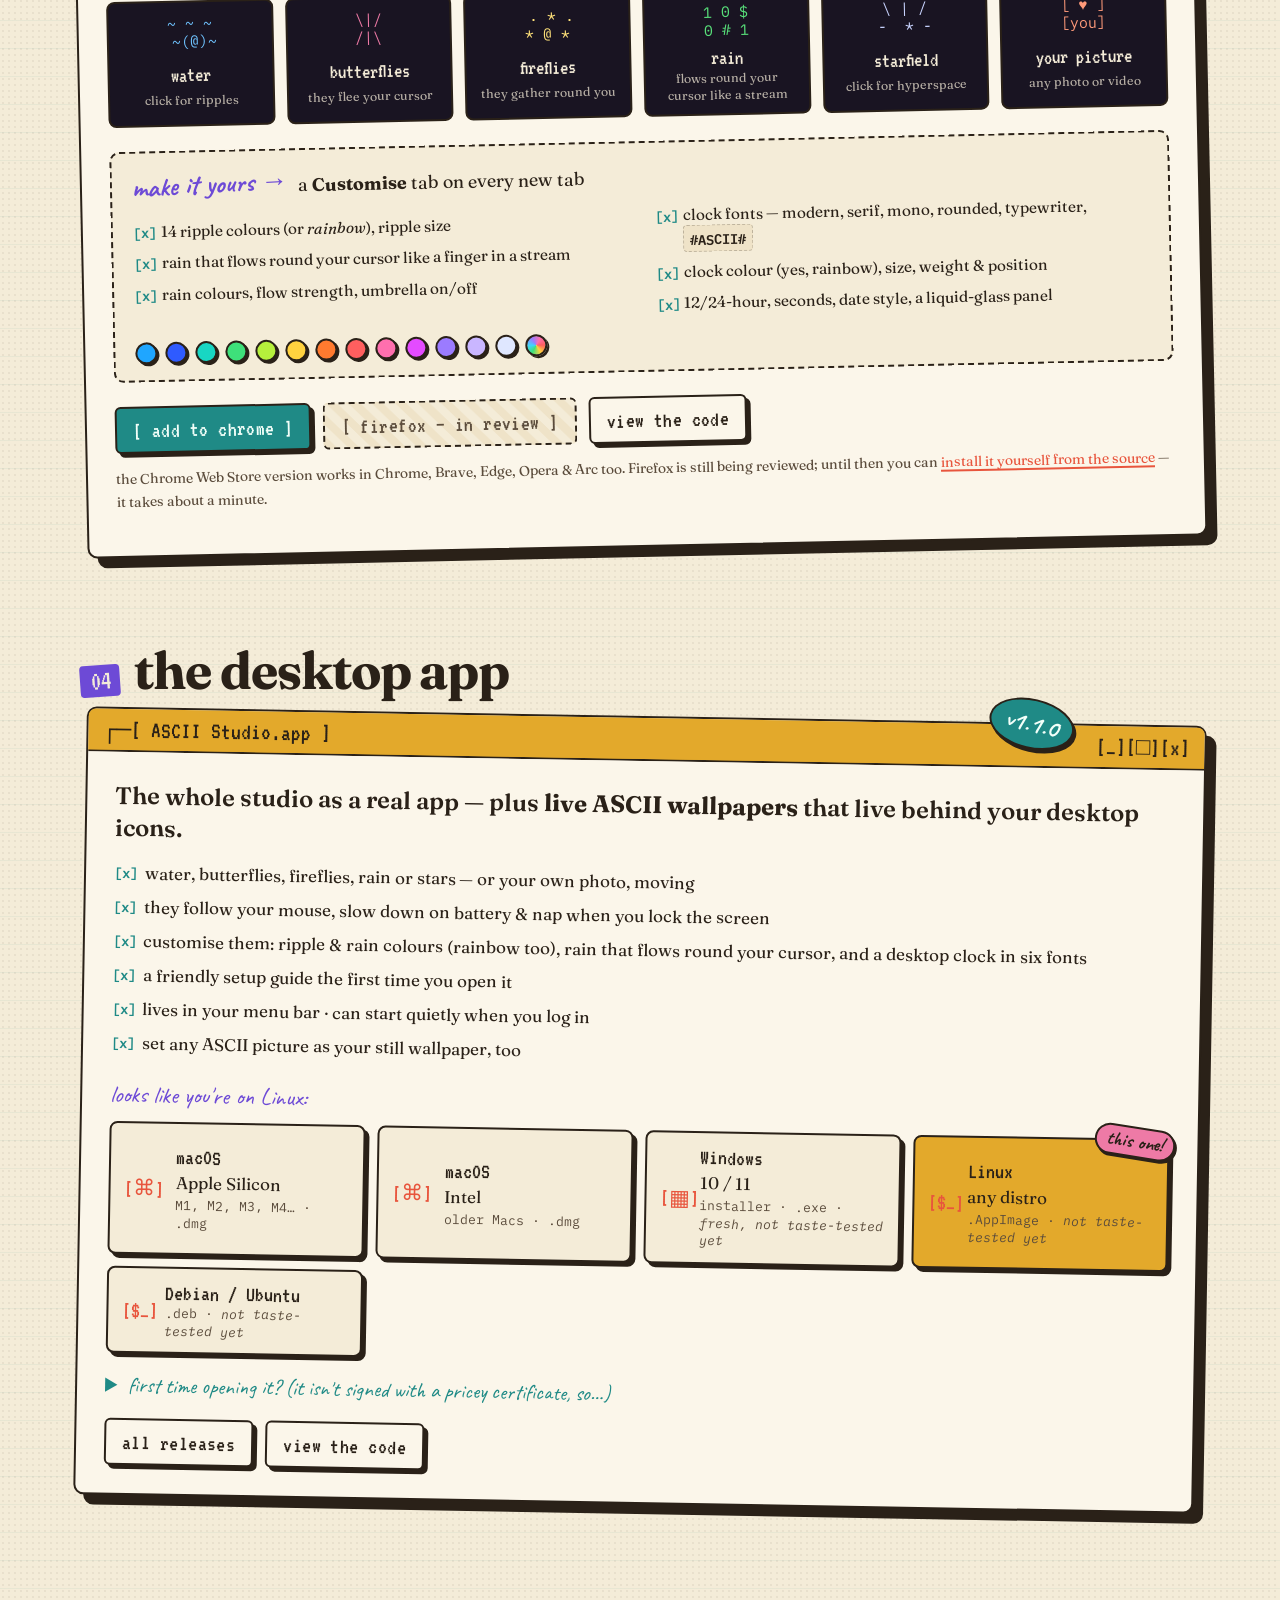
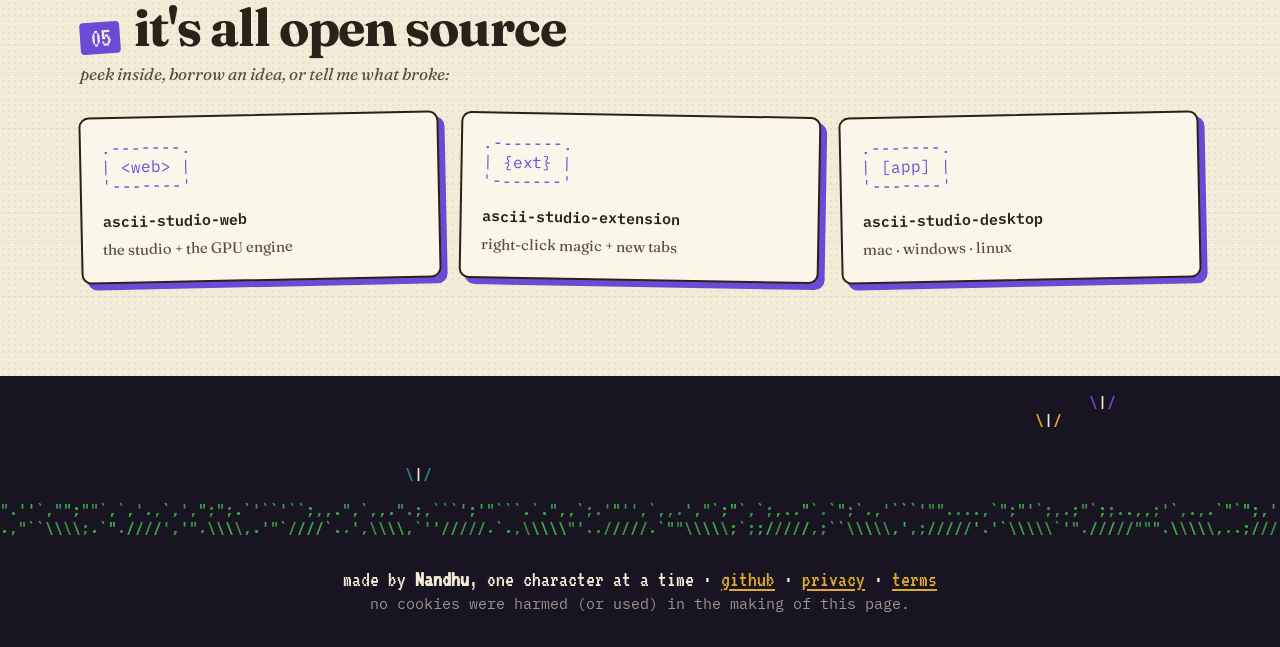
==== commit e6c94c72: "Add Privacy Policy and Terms of Service pages; link them in the footer Co-Authored-By: Claude Opus 5" ====
--- a/index.html
+++ b/index.html
@@ -277,7 +277,8 @@
     <canvas id="garden-foot" class="garden small" aria-hidden="true"></canvas>
     <div class="foot-inner">
       <p>made by <b>Nandhu</b>, one character at a time ·
-        <a href="https://github.com/zkp6c4vr89-coder" target="_blank" rel="noopener">github</a></p>
+        <a href="https://github.com/zkp6c4vr89-coder" target="_blank" rel="noopener">github</a> ·
+        <a href="privacy.html">privacy</a> · <a href="terms.html">terms</a></p>
       <p class="small">no cookies were harmed (or used) in the making of this page.</p>
     </div>
   </footer>
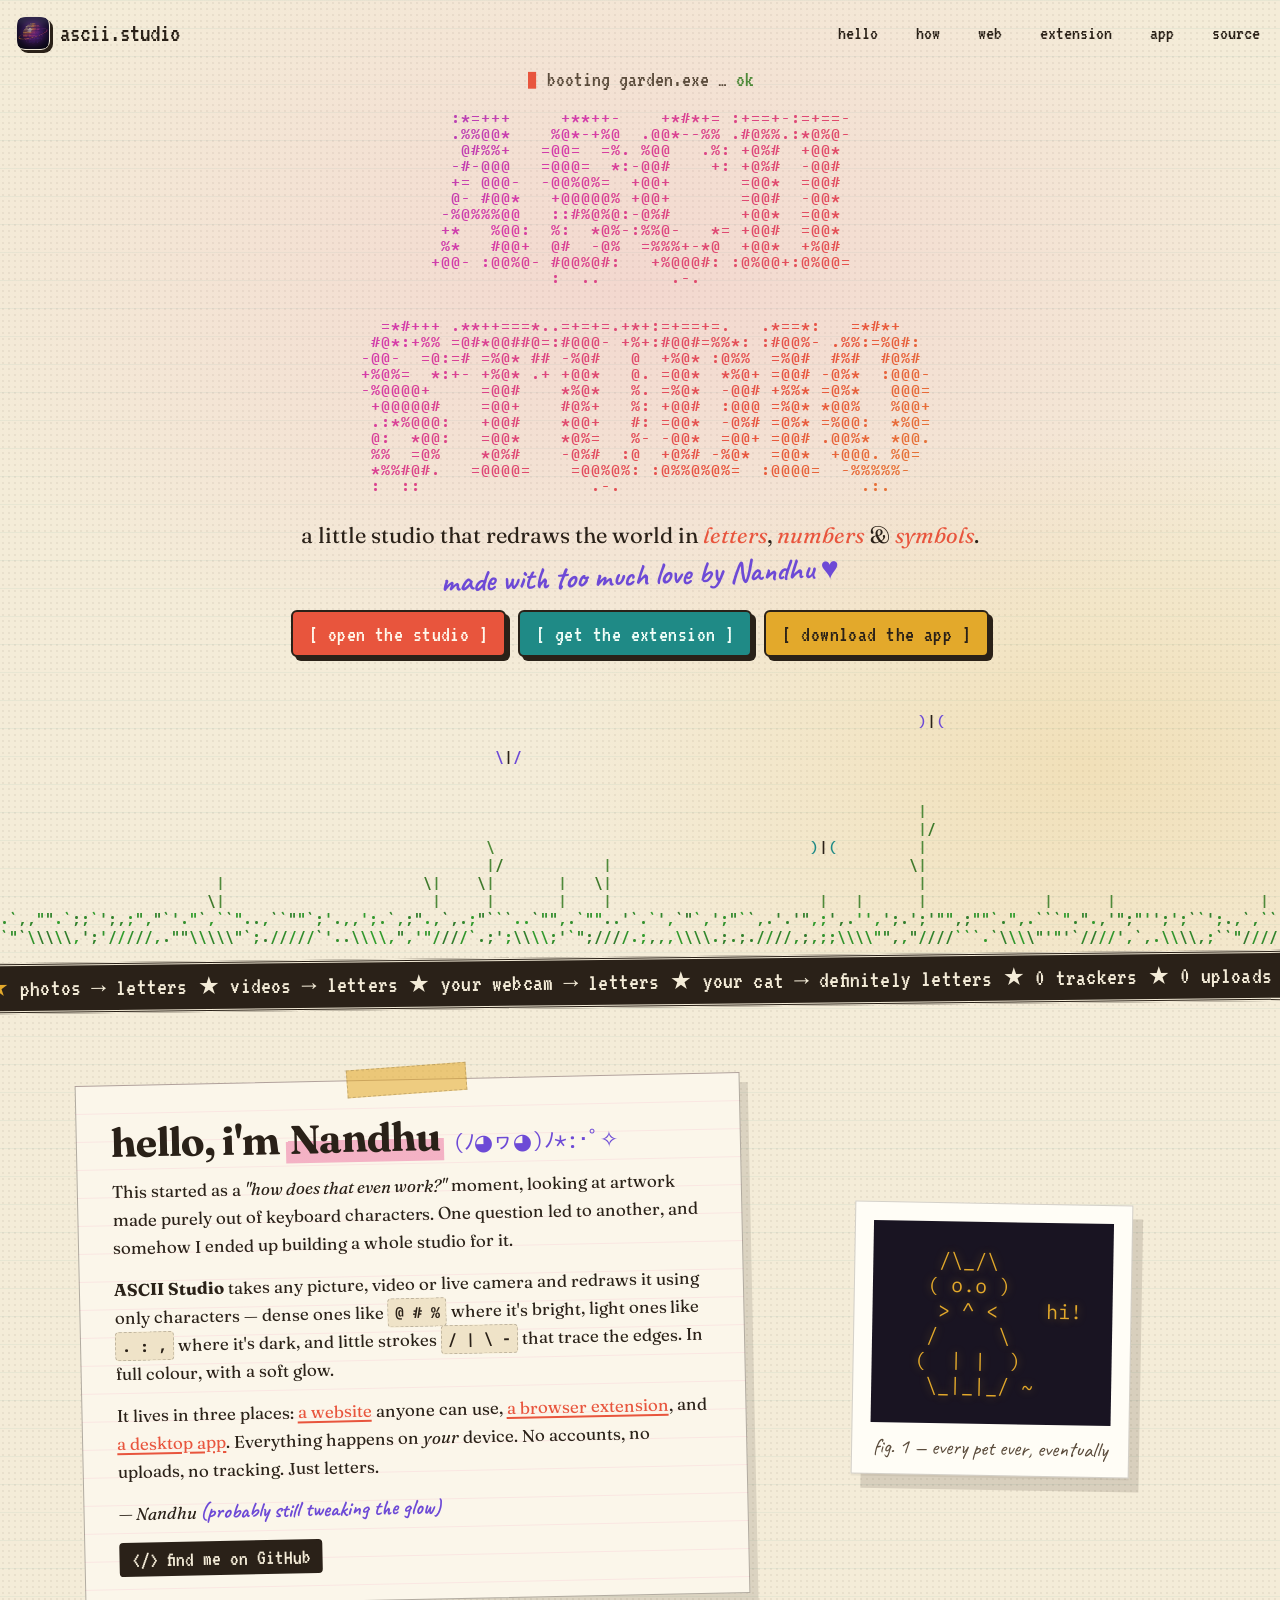
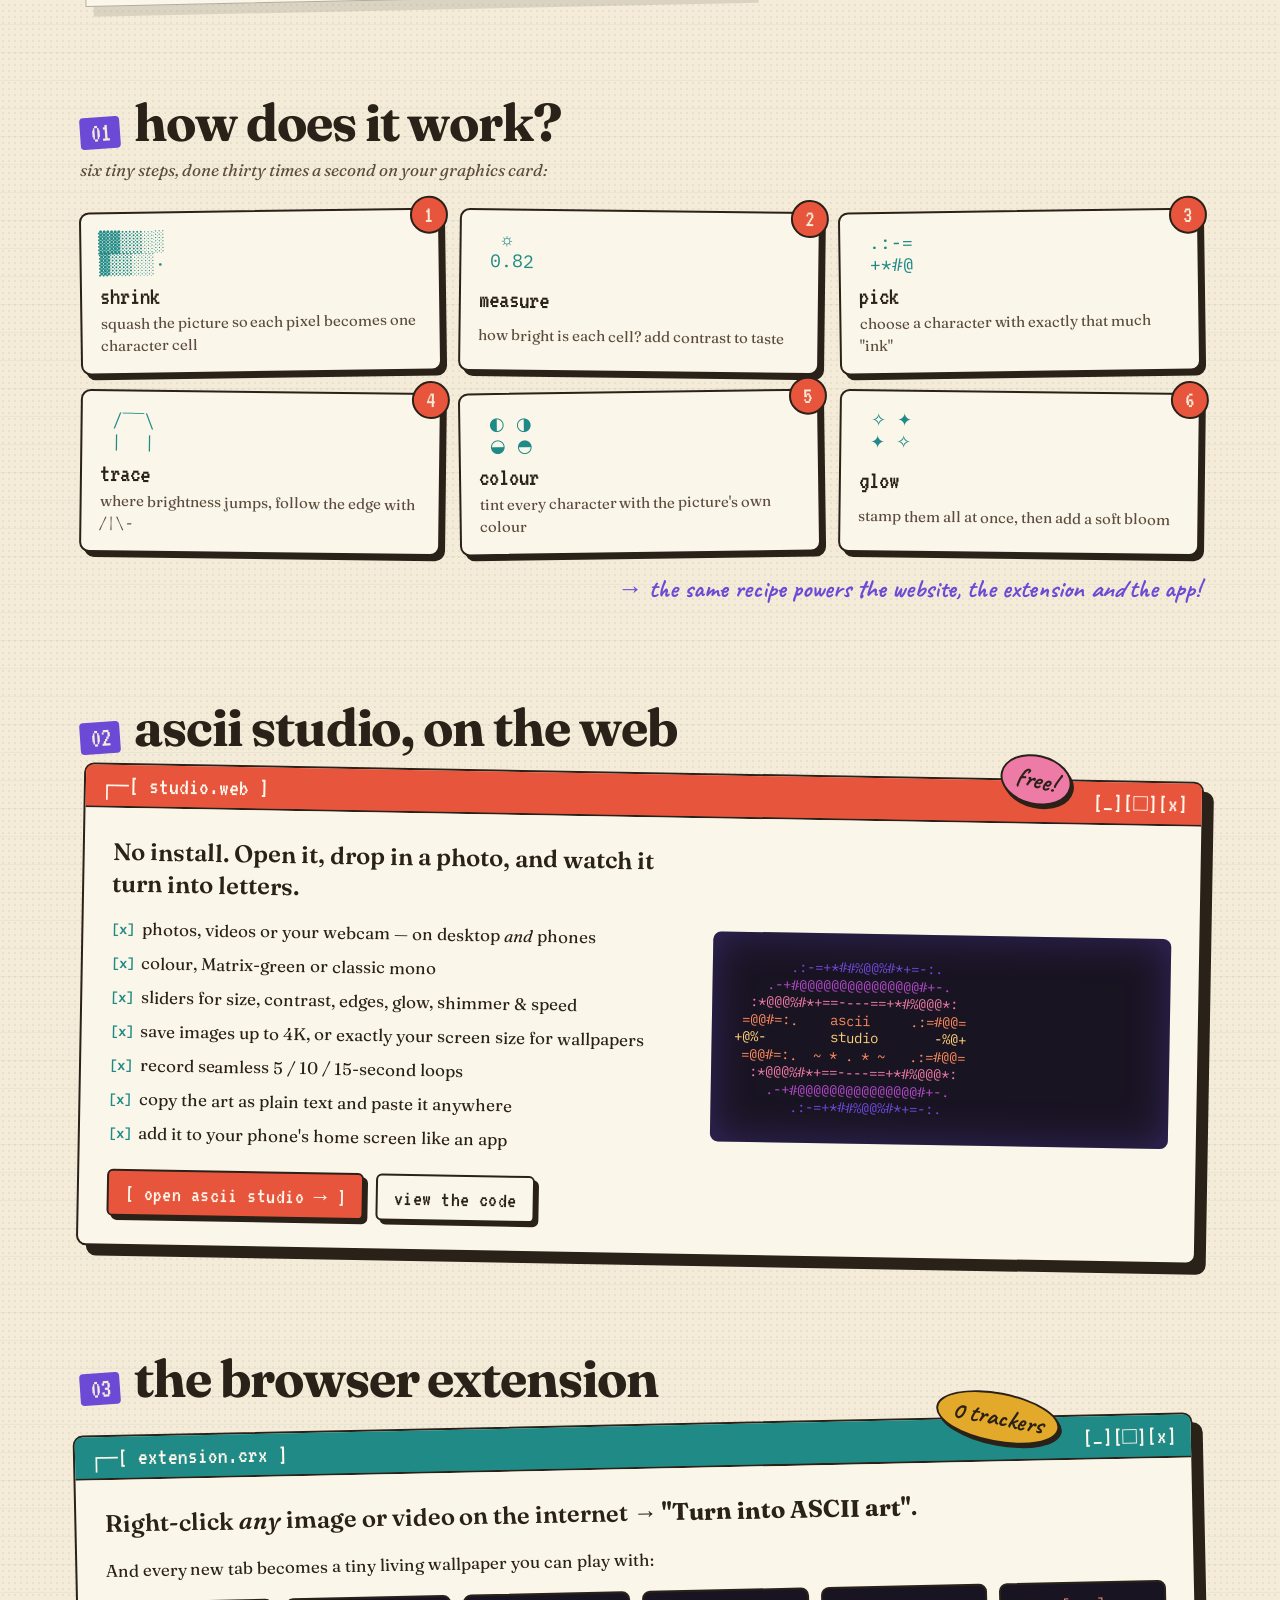
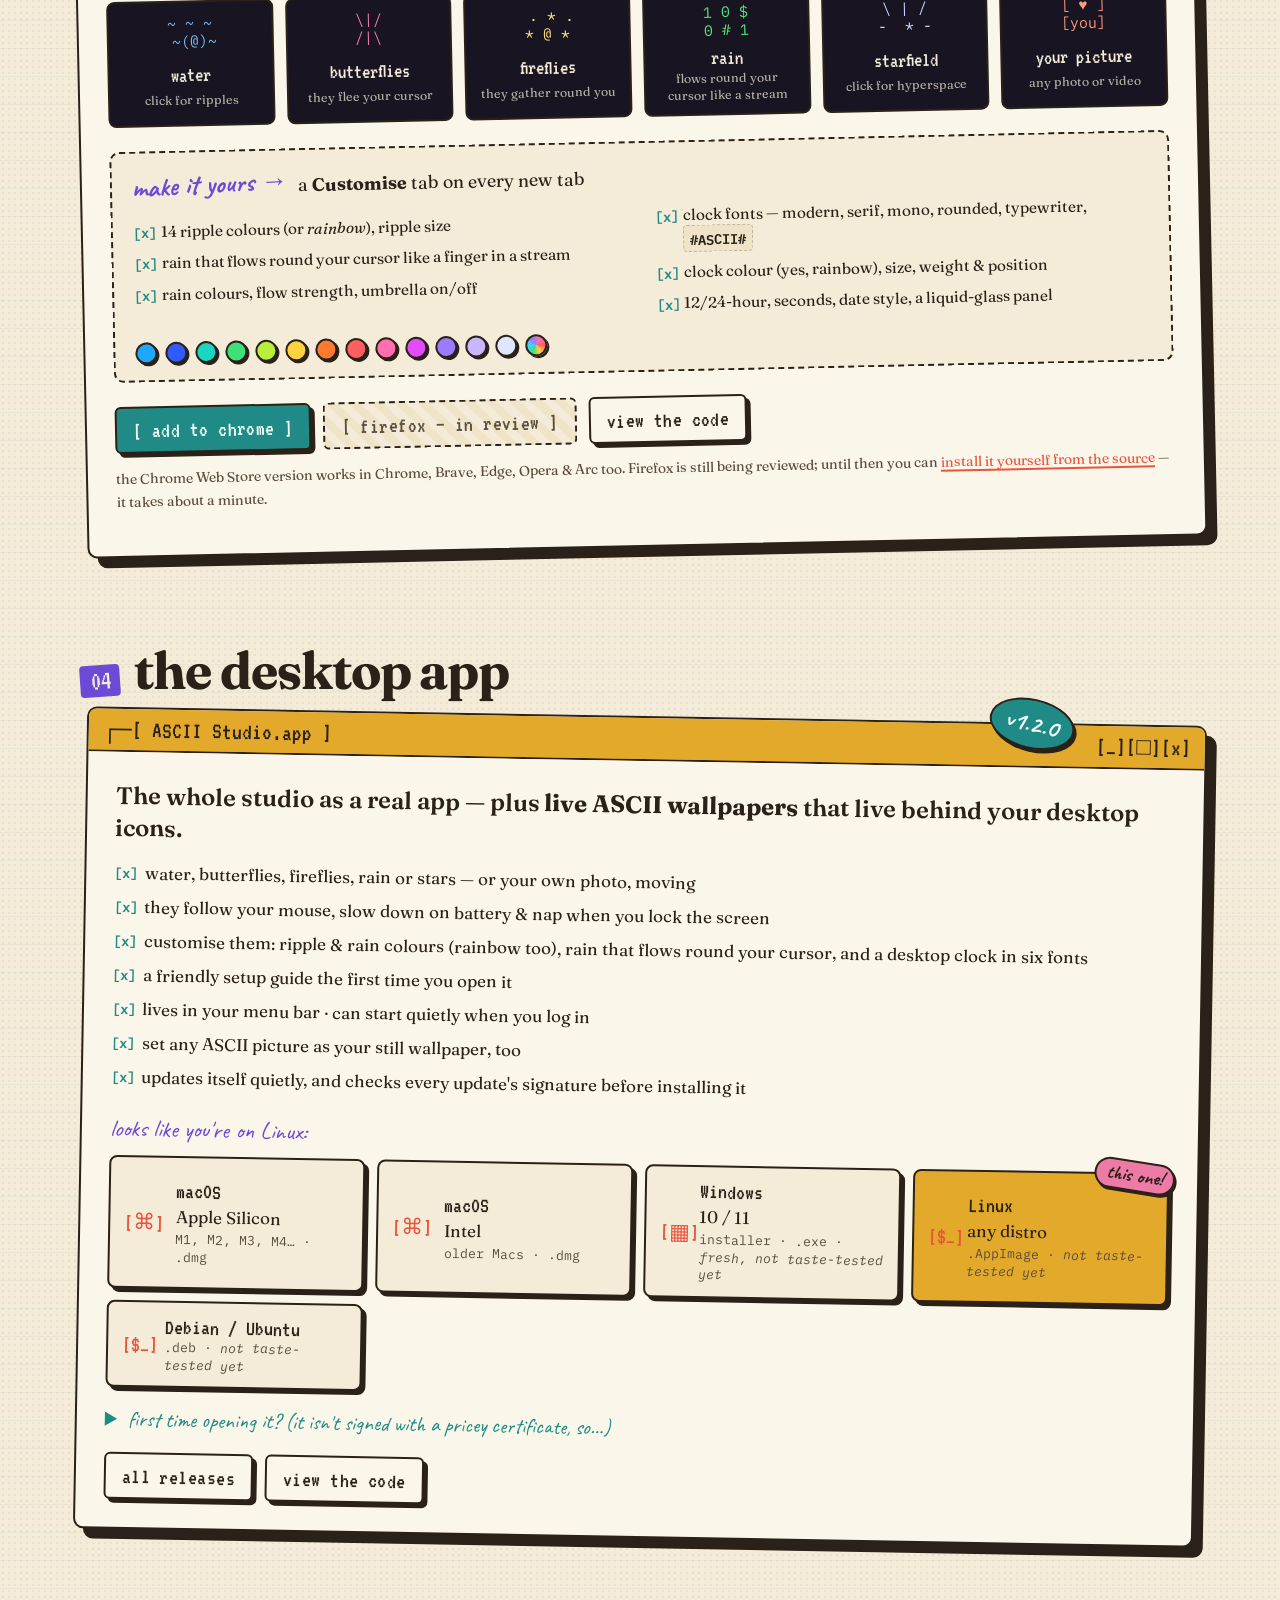
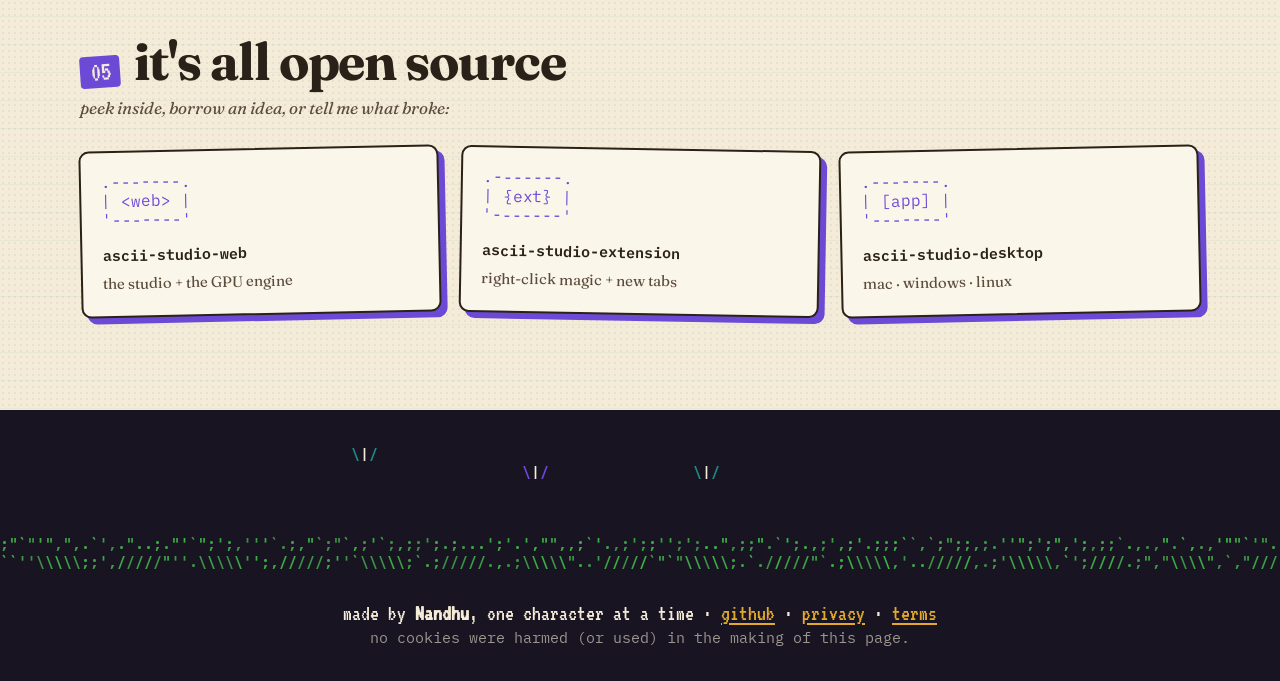
==== commit e40ba462: "Desktop app downloads -> v1.2.0 (signed auto-updates) Co-Authored-By: Claude Opus 5.5 <noreply@anthr" ====
--- a/index.html
+++ b/index.html
@@ -217,26 +217,27 @@
               <li>a friendly setup guide the first time you open it</li>
               <li>lives in your menu bar · can start quietly when you log in</li>
               <li>set any ASCII picture as your still wallpaper, too</li>
+              <li>updates itself quietly, and checks every update's signature before installing it</li>
             </ul>
 
             <div class="downloads" id="downloads">
               <p class="detected" id="detected">pick your computer:</p>
-              <a class="dl" data-os="mac-arm" href="https://github.com/zkp6c4vr89-coder/ascii-studio-desktop/releases/download/v1.1.0/ASCII-Studio-1.1.0-mac-arm64.dmg">
+              <a class="dl" data-os="mac-arm" href="https://github.com/zkp6c4vr89-coder/ascii-studio-desktop/releases/download/v1.2.0/ASCII-Studio-1.2.0-mac-arm64.dmg">
                 <span class="dl-ico" aria-hidden="true">[⌘]</span><span><b>macOS</b> Apple Silicon<small>M1, M2, M3, M4… · .dmg</small></span></a>
-              <a class="dl" data-os="mac-intel" href="https://github.com/zkp6c4vr89-coder/ascii-studio-desktop/releases/download/v1.1.0/ASCII-Studio-1.1.0-mac-x64.dmg">
+              <a class="dl" data-os="mac-intel" href="https://github.com/zkp6c4vr89-coder/ascii-studio-desktop/releases/download/v1.2.0/ASCII-Studio-1.2.0-mac-x64.dmg">
                 <span class="dl-ico" aria-hidden="true">[⌘]</span><span><b>macOS</b> Intel<small>older Macs · .dmg</small></span></a>
-              <a class="dl" data-os="win" href="https://github.com/zkp6c4vr89-coder/ascii-studio-desktop/releases/download/v1.1.0/ASCII-Studio-1.1.0-win-x64.exe">
+              <a class="dl" data-os="win" href="https://github.com/zkp6c4vr89-coder/ascii-studio-desktop/releases/download/v1.2.0/ASCII-Studio-1.2.0-win-x64.exe">
                 <span class="dl-ico" aria-hidden="true">[▦]</span><span><b>Windows</b> 10 / 11<small>installer · .exe · <i>fresh, not taste-tested yet</i></small></span></a>
-              <a class="dl" data-os="linux" href="https://github.com/zkp6c4vr89-coder/ascii-studio-desktop/releases/download/v1.1.0/ASCII-Studio-1.1.0-linux-x86_64.AppImage">
+              <a class="dl" data-os="linux" href="https://github.com/zkp6c4vr89-coder/ascii-studio-desktop/releases/download/v1.2.0/ASCII-Studio-1.2.0-linux-x86_64.AppImage">
                 <span class="dl-ico" aria-hidden="true">[$_]</span><span><b>Linux</b> any distro<small>.AppImage · <i>not taste-tested yet</i></small></span></a>
-              <a class="dl" data-os="deb" href="https://github.com/zkp6c4vr89-coder/ascii-studio-desktop/releases/download/v1.1.0/ASCII-Studio-1.1.0-linux-amd64.deb">
+              <a class="dl" data-os="deb" href="https://github.com/zkp6c4vr89-coder/ascii-studio-desktop/releases/download/v1.2.0/ASCII-Studio-1.2.0-linux-amd64.deb">
                 <span class="dl-ico" aria-hidden="true">[$_]</span><span><b>Debian / Ubuntu</b><small>.deb · <i>not taste-tested yet</i></small></span></a>
             </div>
 
             <details class="howto">
               <summary>first time opening it? (it isn't signed with a pricey certificate, so…)</summary>
               <ul>
-                <li><b>macOS:</b> drag it into Applications and open it. When macOS says it can't check the app, click <b>Done</b>, then go to <b>System Settings → Privacy &amp; Security</b>, scroll down and click <b>Open Anyway</b> (twice). You only do this once.</li>
+                <li><b>macOS:</b> drag it into Applications and open it. When macOS says it can't check the app, click <b>Done</b>, then go to <b>System Settings → Privacy &amp; Security</b>, scroll down and click <b>Open Anyway</b> (twice). You only do this once; after that it updates itself.</li>
                 <li><b>Windows:</b> if a blue SmartScreen box appears, click <b>More info › Run anyway</b>.</li>
                 <li><b>Linux:</b> <code>chmod +x ASCII-Studio-*.AppImage</code> and run it, or <code>sudo apt install ./ASCII-Studio-*.deb</code>.</li>
               </ul>
@@ -247,7 +248,7 @@
             </div>
           </div>
         </div>
-        <span class="sticker sticker-teal">v1.1.0</span>
+        <span class="sticker sticker-teal">v1.2.0</span>
       </div>
     </section>
 
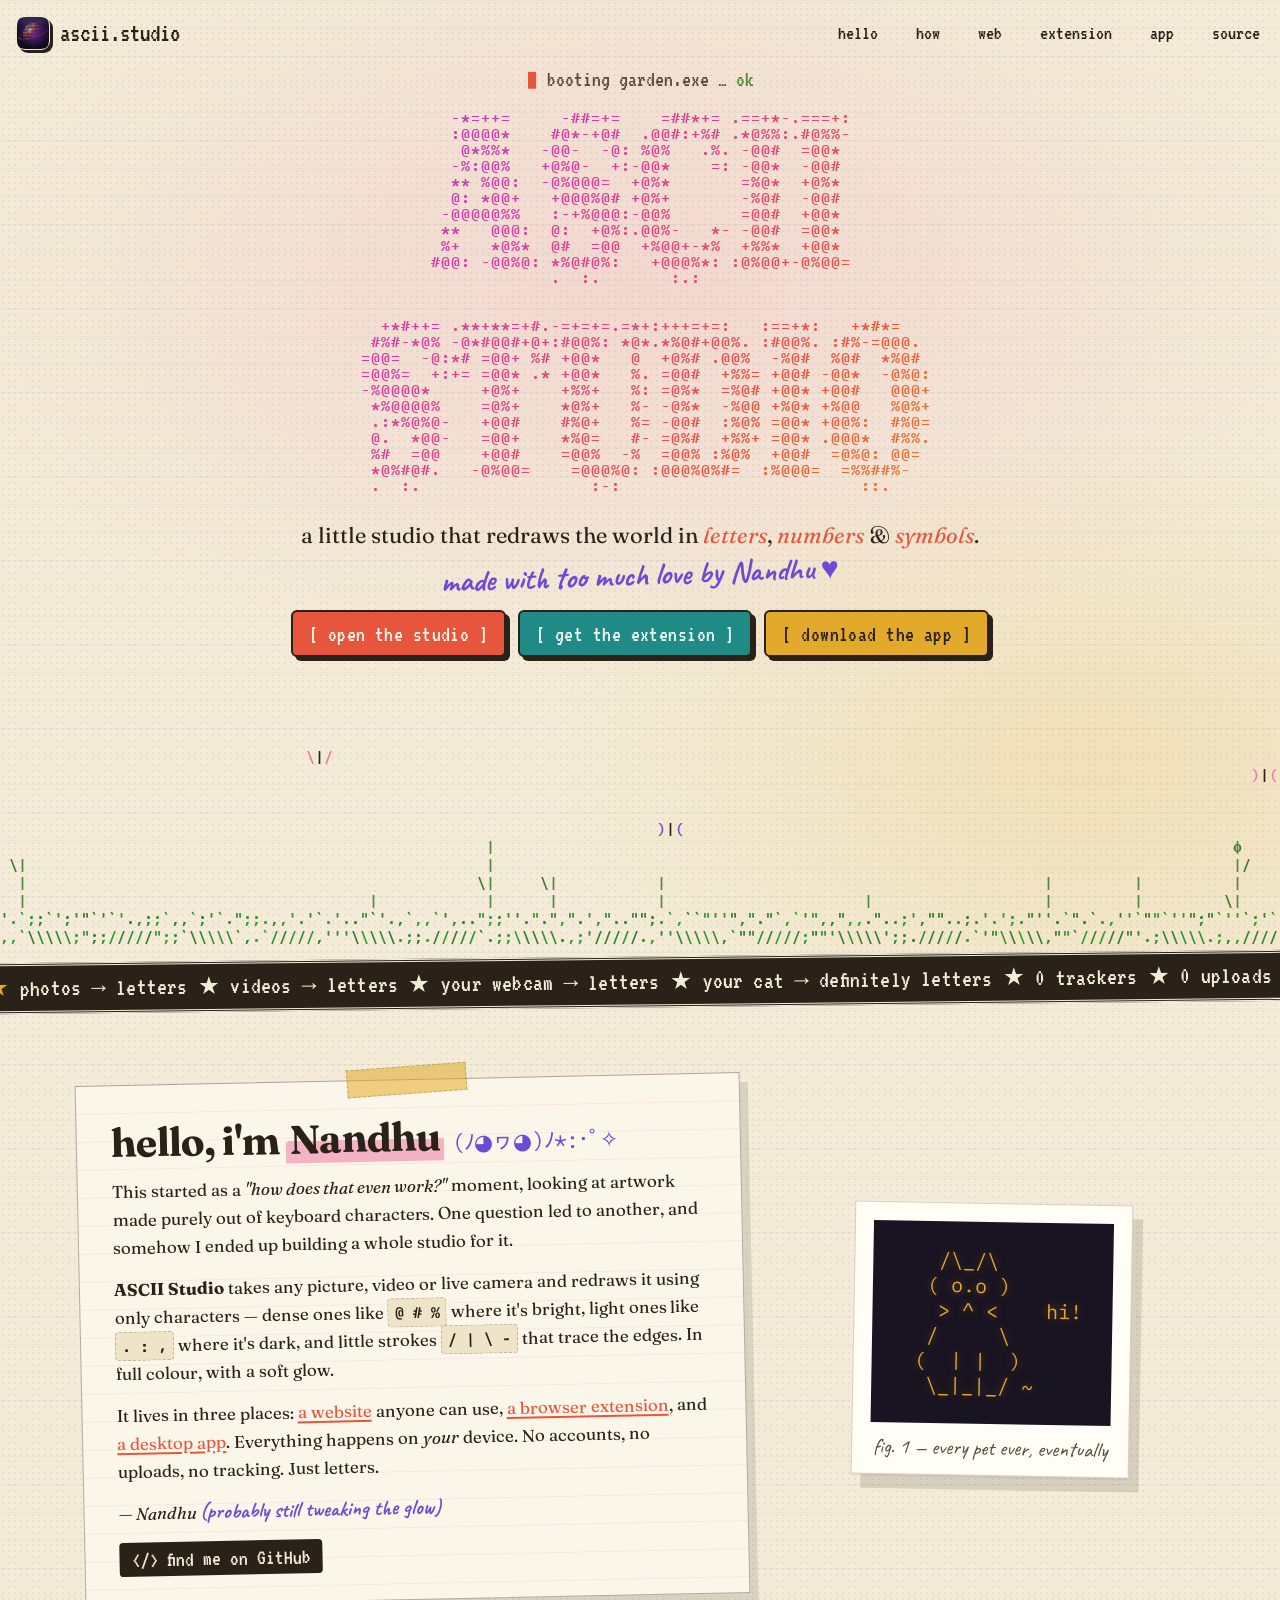
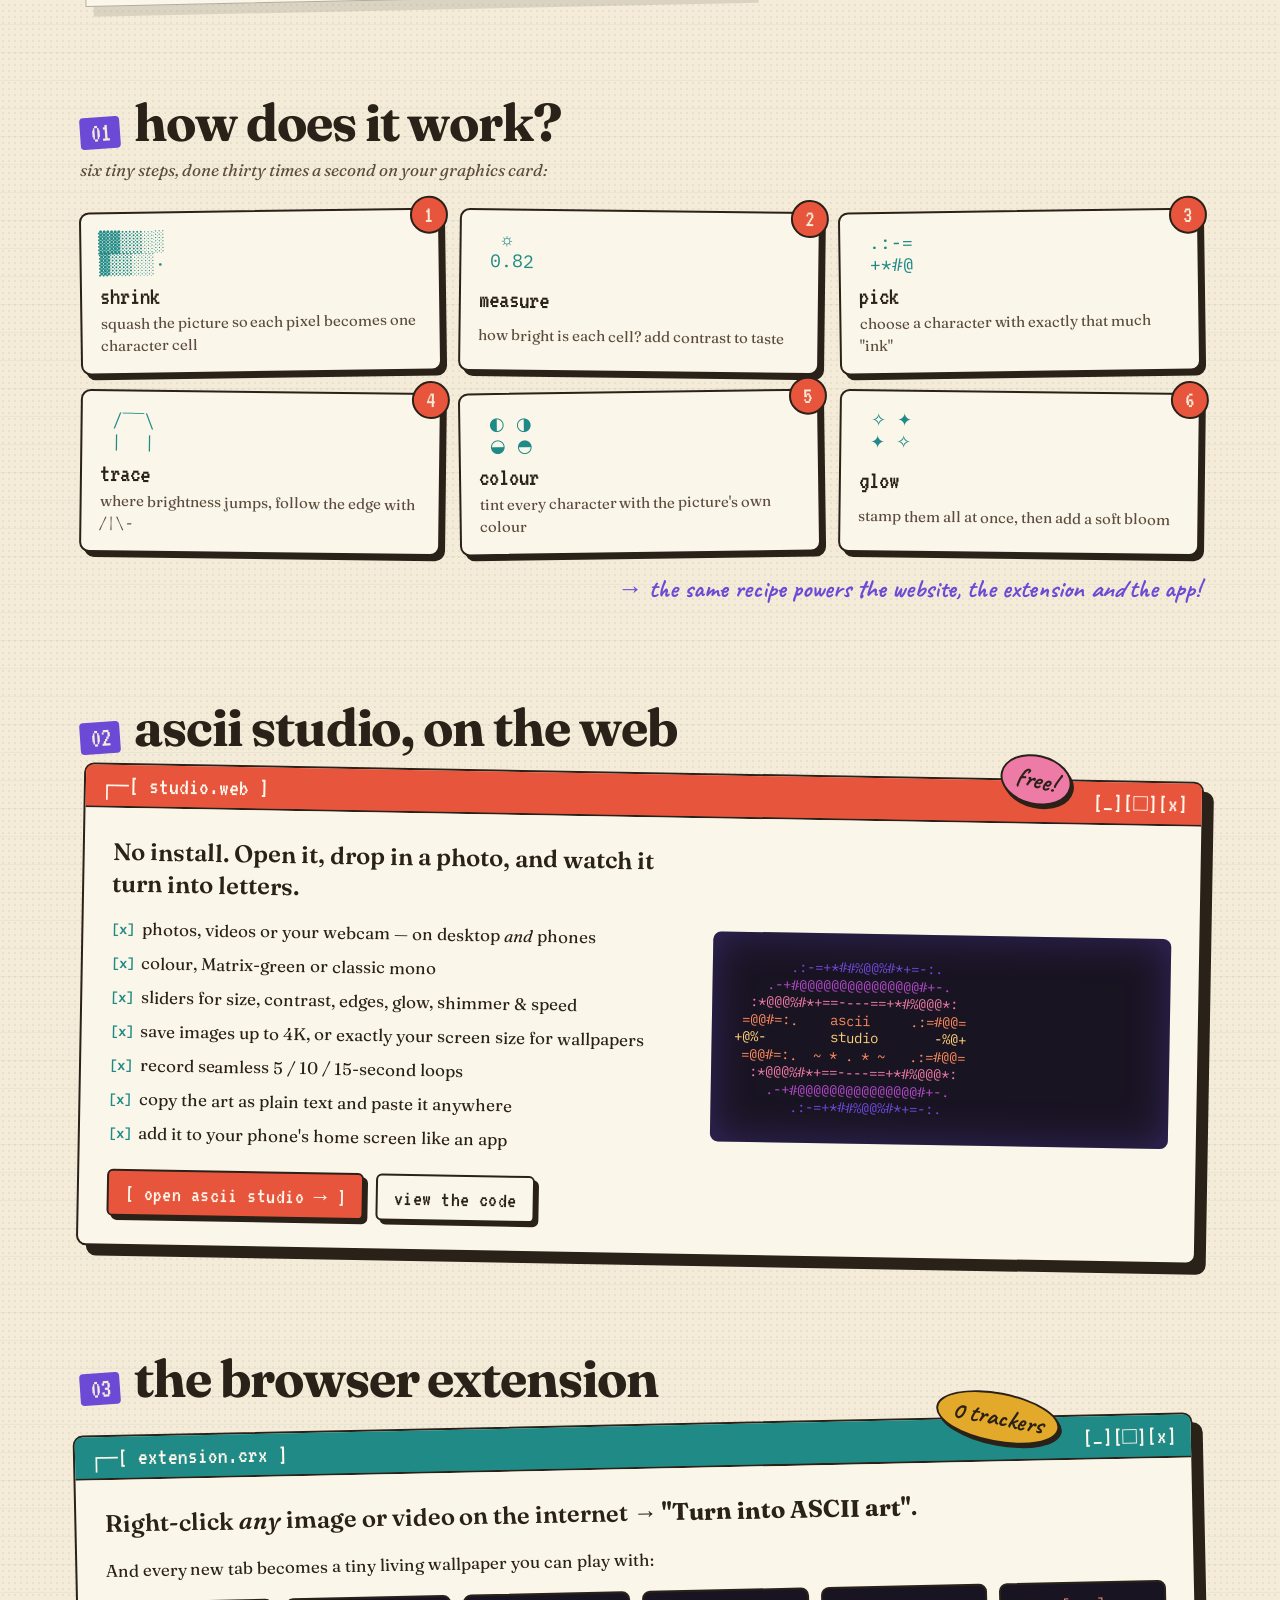
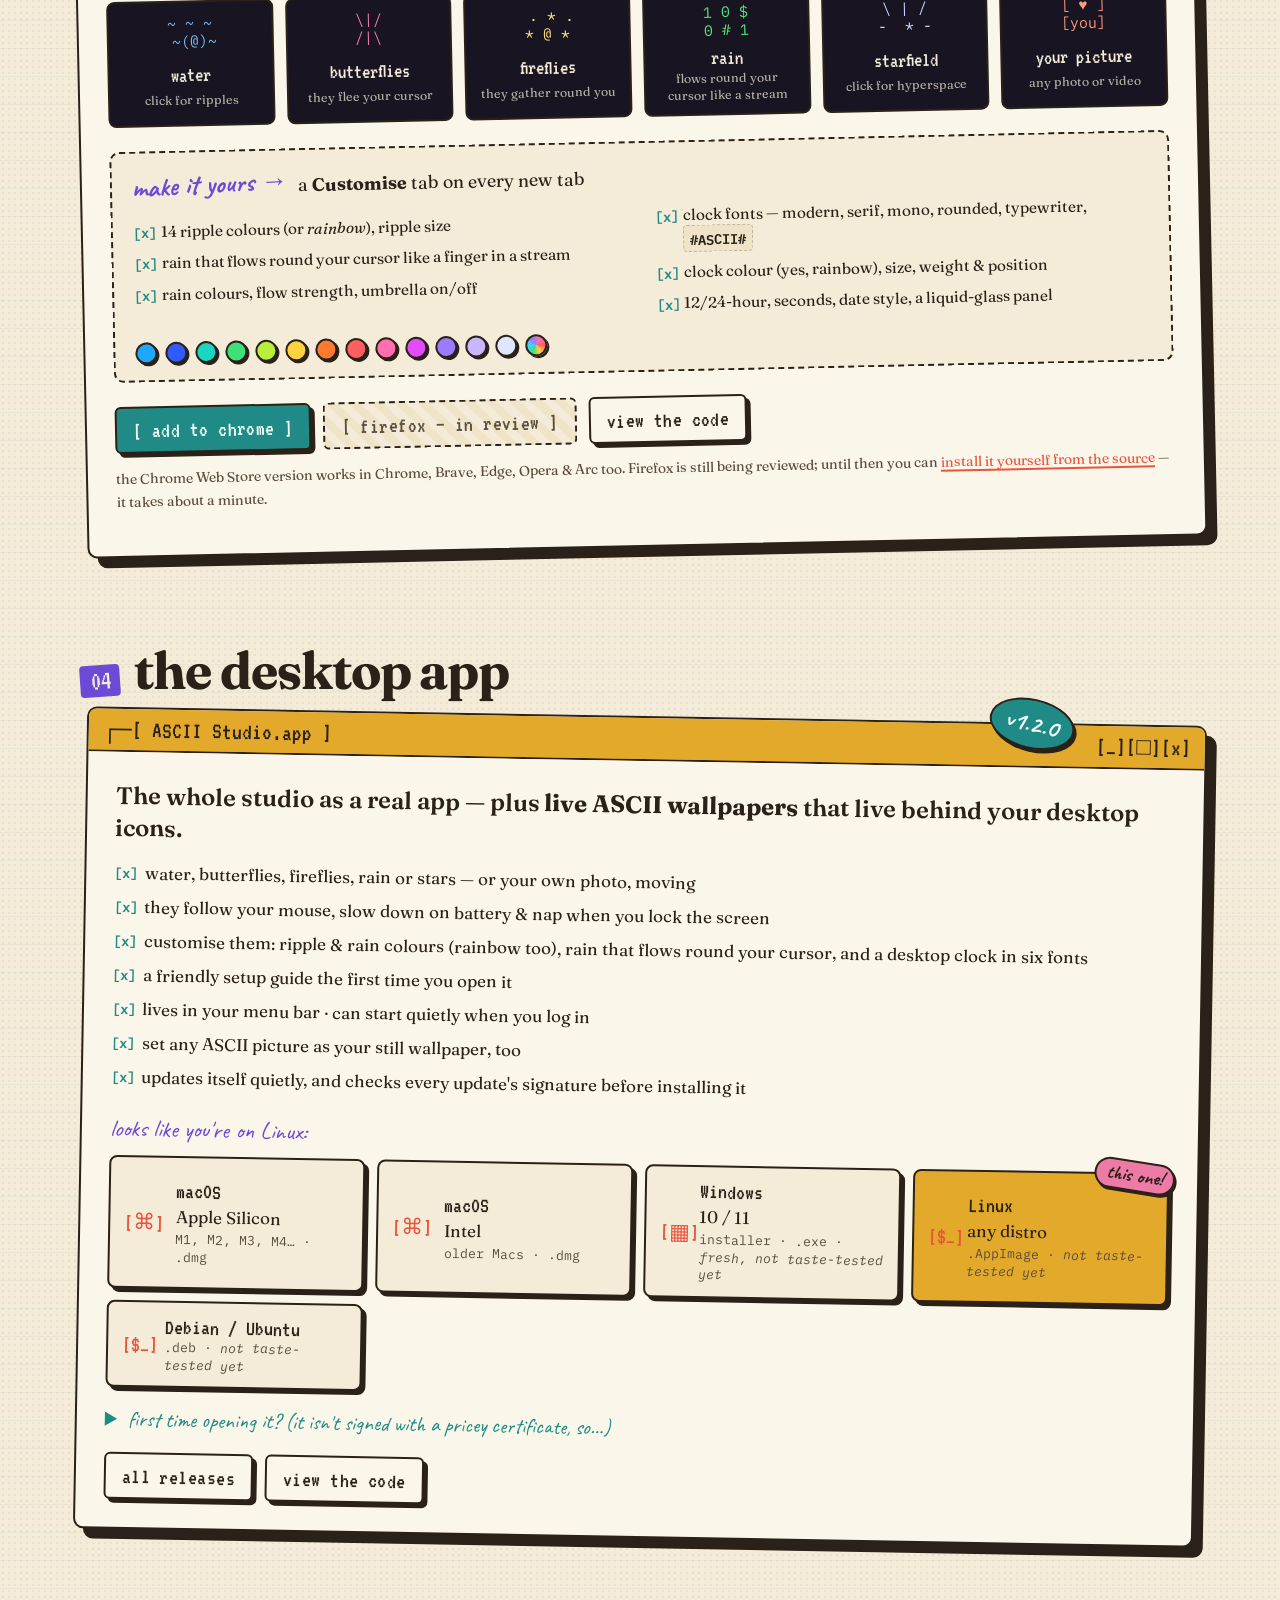
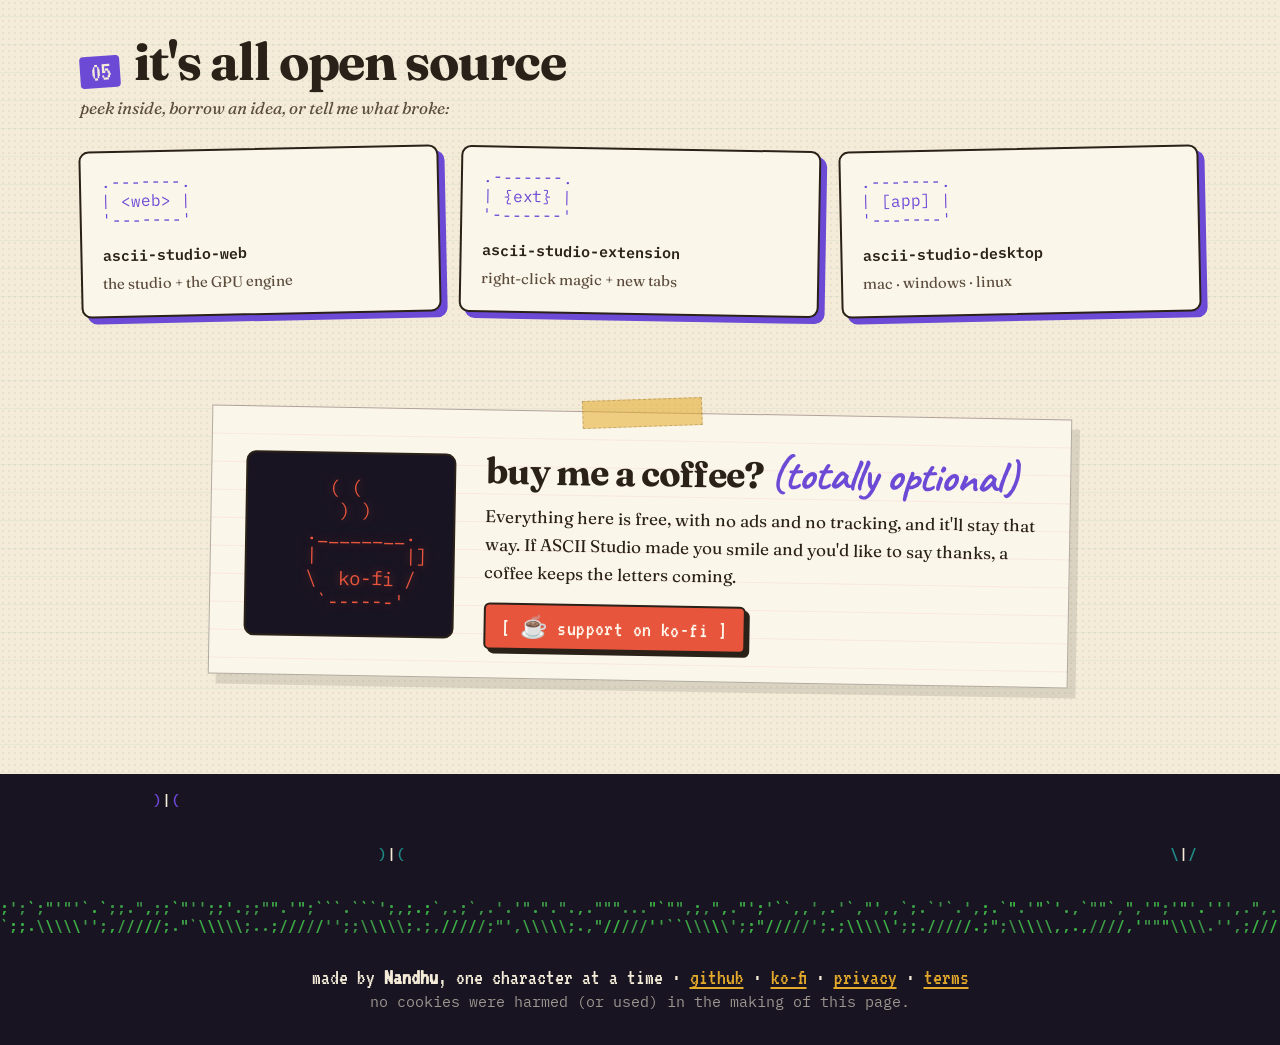
==== commit 98da9271: "Ko-fi: 'buy me a coffee?' card with an ASCII cup, footer link, Sponsor button Co-Authored-By: Claude" ====
--- a/index.html
+++ b/index.html
@@ -271,6 +271,25 @@
 '-------'</pre><b>ascii-studio-desktop</b><span>mac · windows · linux</span></a>
       </div>
     </section>
+
+    <!-- ============================================================ SUPPORT -->
+    <section class="support" id="support">
+      <div class="kofi paper tilt-r">
+        <span class="tape" aria-hidden="true"></span>
+        <pre class="cup" aria-hidden="true">     ( (
+      ) )
+   .________.
+   |        |]
+   \  ko-fi /
+    `------'</pre>
+        <div class="kofi-copy">
+          <h2>buy me a coffee? <span class="scribble">(totally optional)</span></h2>
+          <p>Everything here is free, with no ads and no tracking, and it'll stay that way. If ASCII Studio
+            made you smile and you'd like to say thanks, a coffee keeps the letters coming.</p>
+          <a class="btn btn-tomato" href="https://ko-fi.com/nandhu_sauce" target="_blank" rel="noopener">[ ☕ support on ko-fi ]</a>
+        </div>
+      </div>
+    </section>
   </main>
 
   <!-- ============================================================ FOOTER -->
@@ -279,6 +298,7 @@
     <div class="foot-inner">
       <p>made by <b>Nandhu</b>, one character at a time ·
         <a href="https://github.com/zkp6c4vr89-coder" target="_blank" rel="noopener">github</a> ·
+        <a href="https://ko-fi.com/nandhu_sauce" target="_blank" rel="noopener">ko-fi</a> ·
         <a href="privacy.html">privacy</a> · <a href="terms.html">terms</a></p>
       <p class="small">no cookies were harmed (or used) in the making of this page.</p>
     </div>
--- a/style.css
+++ b/style.css
@@ -403,3 +403,15 @@
 }
 .dots i.rainbow { background: conic-gradient(from 90deg, #ff5f5f, #ffd23f, #3ee07a, #3fd6ff, #9b7bff, #ff6fae, #ff5f5f); }
 @media (max-width: 860px) { .ticks.two-col { columns: 1; } }
+
+/* ---------------------------------------------------------------- support (ko-fi) */
+.kofi { display: grid; grid-template-columns: auto 1fr; gap: 30px; align-items: center; max-width: 860px; margin: 0 auto; }
+.kofi .cup {
+  font-size: clamp(14px, 1.7vw, 19px); line-height: 1.2;
+  color: var(--tomato); background: var(--night);
+  padding: 22px 26px; border-radius: 10px; border: 2px solid var(--ink);
+  text-shadow: 0 0 10px rgba(232, 85, 61, 0.45);
+}
+.kofi h2 { font: 700 clamp(26px, 3.6vw, 36px)/1.15 var(--serif); margin: 0 0 8px; letter-spacing: -0.02em; }
+.kofi p { margin: 0 0 16px; }
+@media (max-width: 860px) { .kofi { grid-template-columns: 1fr; justify-items: start; } }
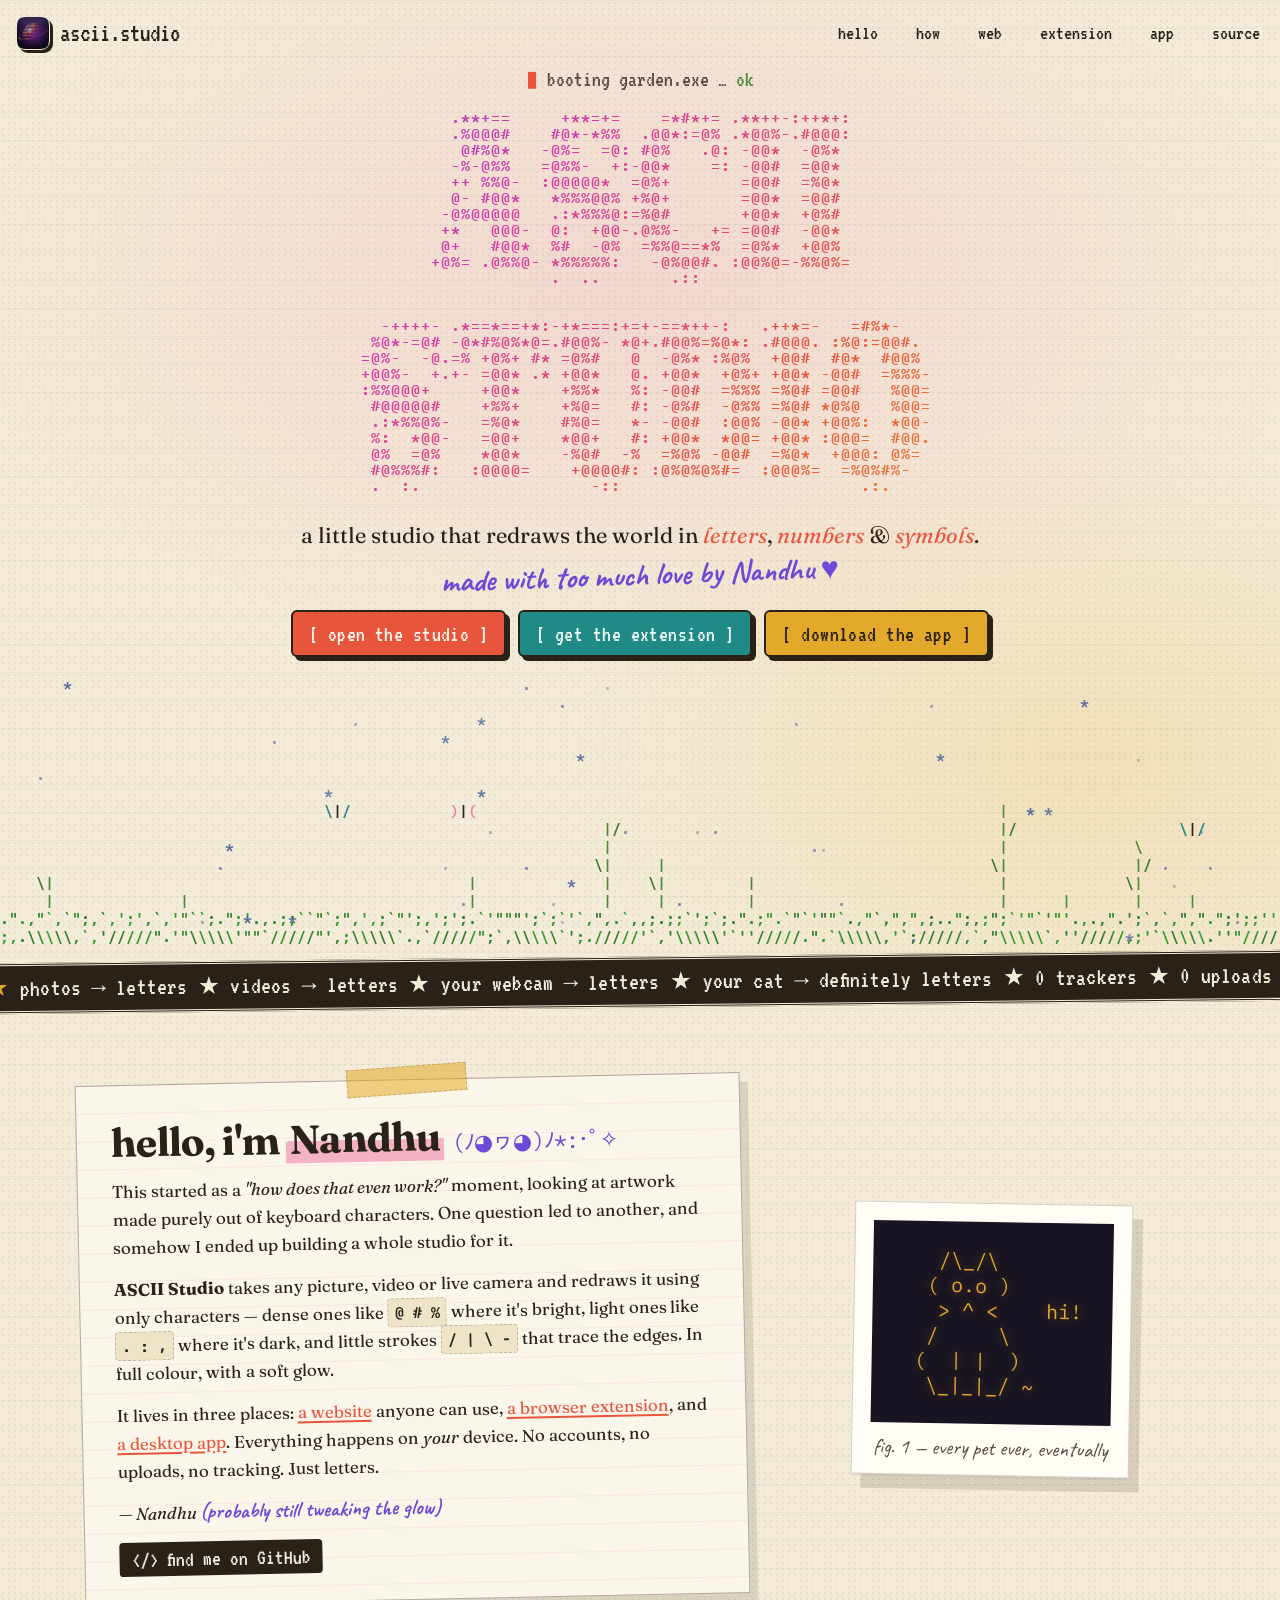
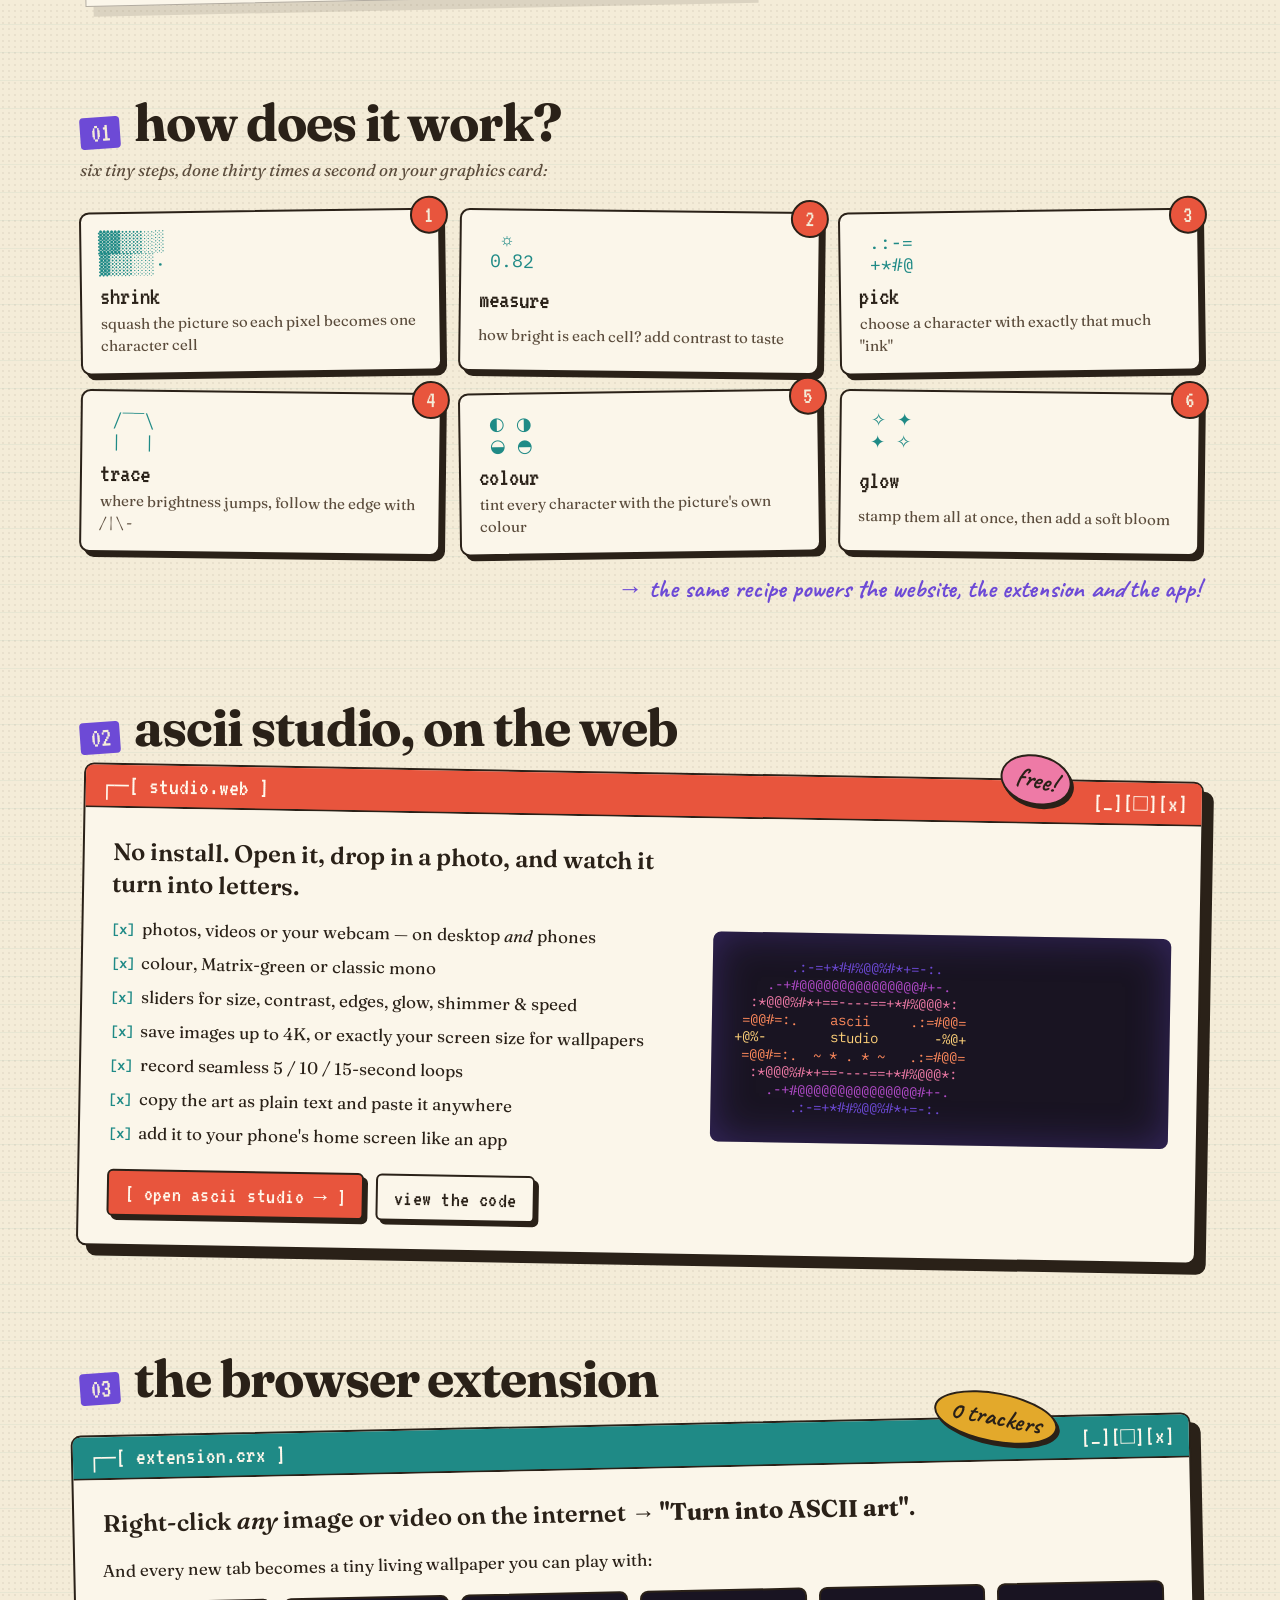
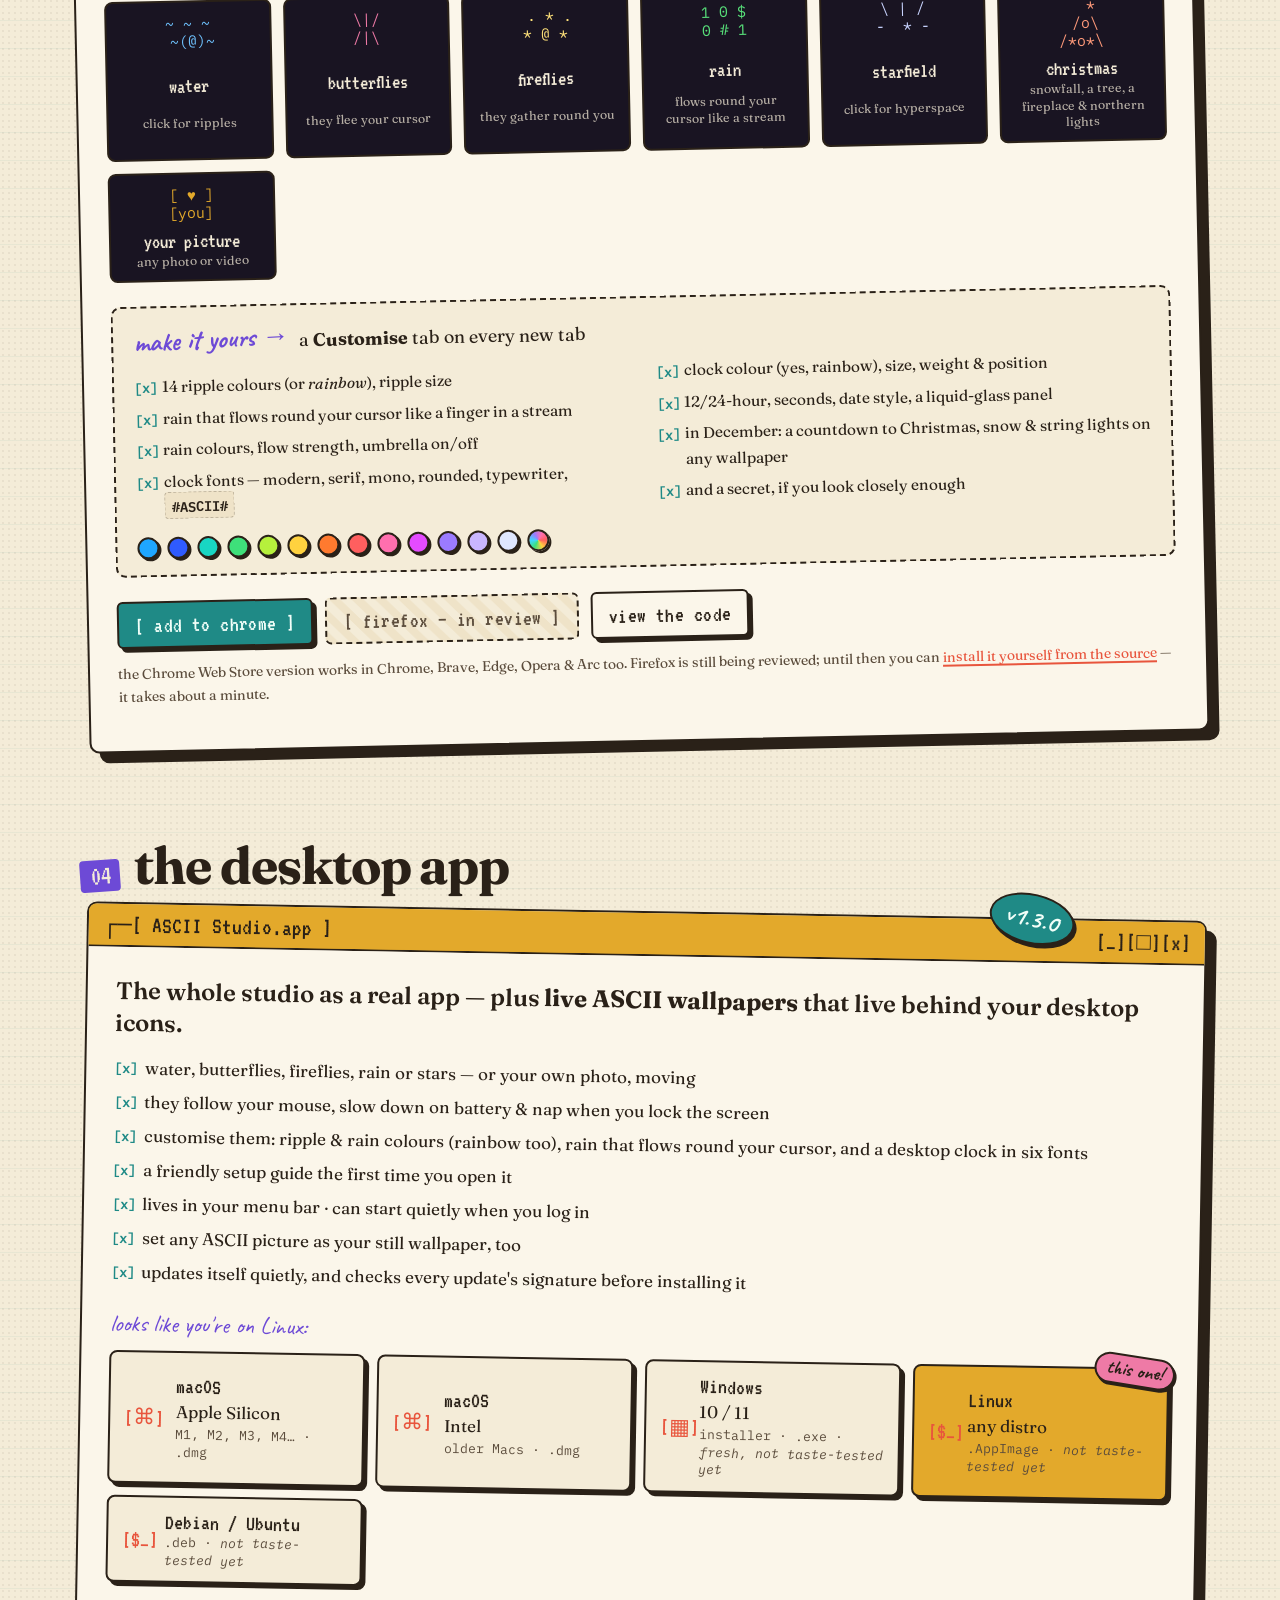
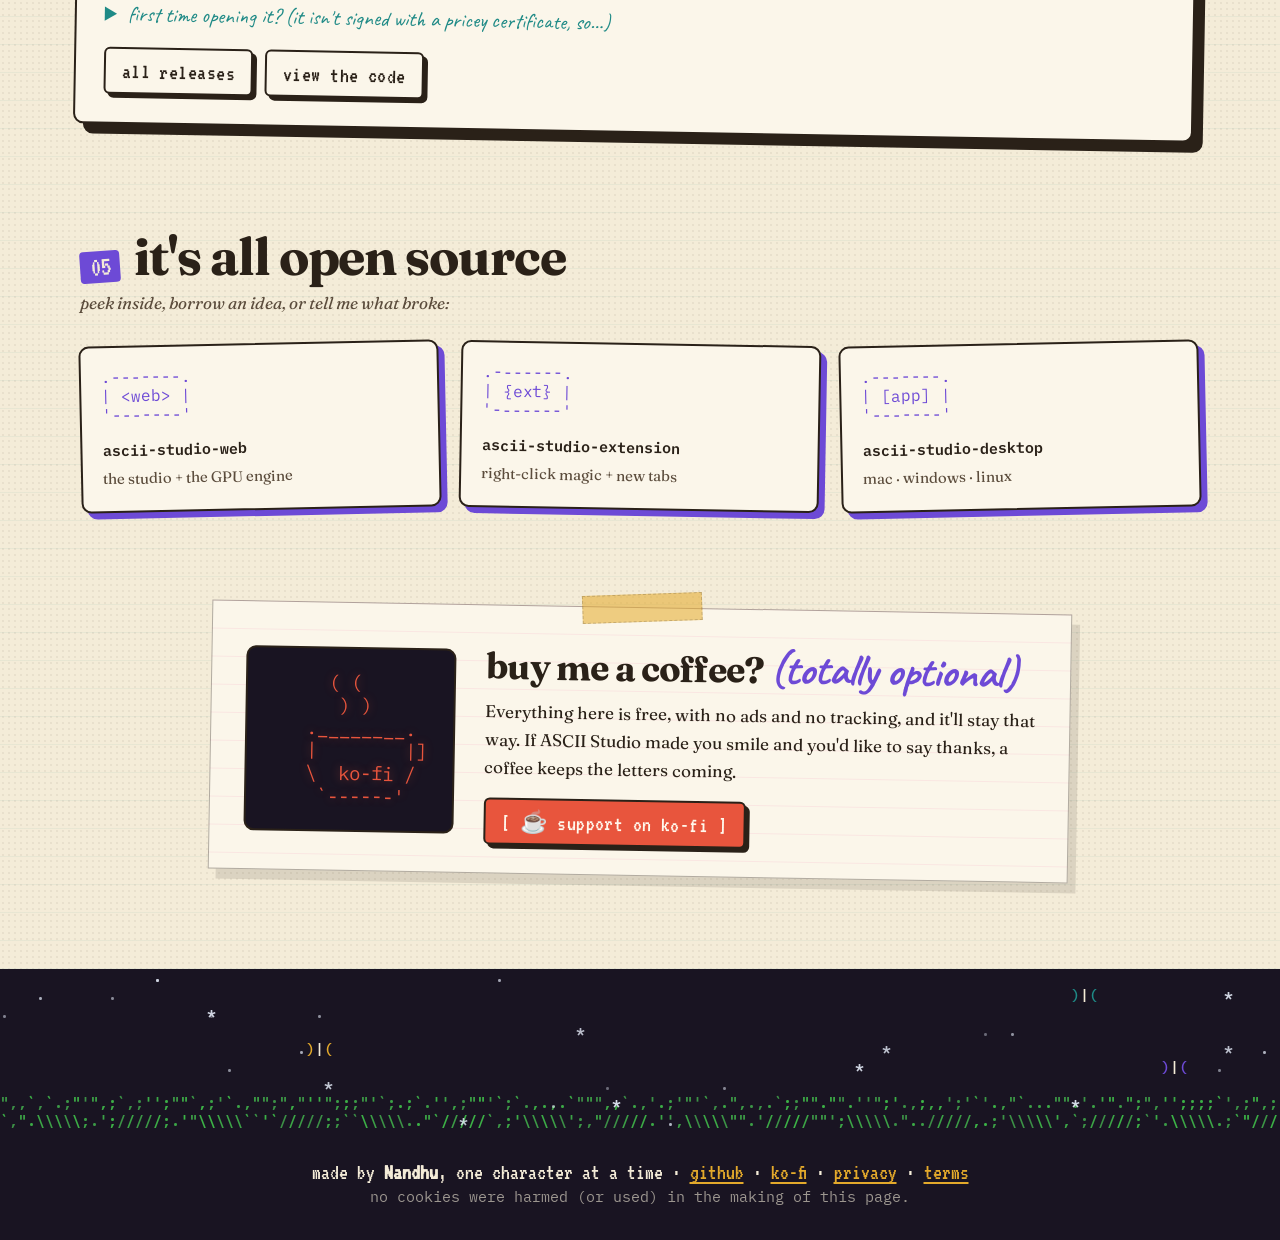
==== commit 5de624ea: "Christmas: snow over the garden in December, Christmas scenes card, downloads -> v1.3.0 Co-Authored-" ====
--- a/index.html
+++ b/index.html
@@ -173,6 +173,9 @@
 0 # 1</pre><b>rain</b><span>flows round your cursor like a stream</span></li>
               <li><pre aria-hidden="true">\ | /
 -  * -</pre><b>starfield</b><span>click for hyperspace</span></li>
+              <li><pre aria-hidden="true">  *
+ /o\
+/*o*\</pre><b>christmas</b><span>snowfall, a tree, a fireplace &amp; northern lights</span></li>
               <li><pre aria-hidden="true">[ ♥ ]
 [you]</pre><b>your picture</b><span>any photo or video</span></li>
             </ul>
@@ -185,6 +188,8 @@
                 <li>clock fonts — modern, serif, mono, rounded, typewriter, <code>#ASCII#</code></li>
                 <li>clock colour (yes, rainbow), size, weight &amp; position</li>
                 <li>12/24-hour, seconds, date style, a liquid-glass panel</li>
+                <li>in December: a countdown to Christmas, snow &amp; string lights on any wallpaper</li>
+                <li>and a secret, if you look closely enough</li>
               </ul>
               <div class="dots" aria-hidden="true">
                 <i style="--c:#1fa6ff"></i><i style="--c:#2f5bff"></i><i style="--c:#18d6c3"></i><i style="--c:#3ee07a"></i><i style="--c:#b6f03c"></i><i style="--c:#ffd23f"></i><i style="--c:#ff7a2f"></i><i style="--c:#ff5f5f"></i><i style="--c:#ff6fae"></i><i style="--c:#e44bff"></i><i style="--c:#9b7bff"></i><i style="--c:#c9b6ff"></i><i style="--c:#dfe7ff"></i><i class="rainbow"></i>
@@ -222,15 +227,15 @@
 
             <div class="downloads" id="downloads">
               <p class="detected" id="detected">pick your computer:</p>
-              <a class="dl" data-os="mac-arm" href="https://github.com/zkp6c4vr89-coder/ascii-studio-desktop/releases/download/v1.2.0/ASCII-Studio-1.2.0-mac-arm64.dmg">
+              <a class="dl" data-os="mac-arm" href="https://github.com/zkp6c4vr89-coder/ascii-studio-desktop/releases/download/v1.3.0/ASCII-Studio-1.3.0-mac-arm64.dmg">
                 <span class="dl-ico" aria-hidden="true">[⌘]</span><span><b>macOS</b> Apple Silicon<small>M1, M2, M3, M4… · .dmg</small></span></a>
-              <a class="dl" data-os="mac-intel" href="https://github.com/zkp6c4vr89-coder/ascii-studio-desktop/releases/download/v1.2.0/ASCII-Studio-1.2.0-mac-x64.dmg">
+              <a class="dl" data-os="mac-intel" href="https://github.com/zkp6c4vr89-coder/ascii-studio-desktop/releases/download/v1.3.0/ASCII-Studio-1.3.0-mac-x64.dmg">
                 <span class="dl-ico" aria-hidden="true">[⌘]</span><span><b>macOS</b> Intel<small>older Macs · .dmg</small></span></a>
-              <a class="dl" data-os="win" href="https://github.com/zkp6c4vr89-coder/ascii-studio-desktop/releases/download/v1.2.0/ASCII-Studio-1.2.0-win-x64.exe">
+              <a class="dl" data-os="win" href="https://github.com/zkp6c4vr89-coder/ascii-studio-desktop/releases/download/v1.3.0/ASCII-Studio-1.3.0-win-x64.exe">
                 <span class="dl-ico" aria-hidden="true">[▦]</span><span><b>Windows</b> 10 / 11<small>installer · .exe · <i>fresh, not taste-tested yet</i></small></span></a>
-              <a class="dl" data-os="linux" href="https://github.com/zkp6c4vr89-coder/ascii-studio-desktop/releases/download/v1.2.0/ASCII-Studio-1.2.0-linux-x86_64.AppImage">
+              <a class="dl" data-os="linux" href="https://github.com/zkp6c4vr89-coder/ascii-studio-desktop/releases/download/v1.3.0/ASCII-Studio-1.3.0-linux-x86_64.AppImage">
                 <span class="dl-ico" aria-hidden="true">[$_]</span><span><b>Linux</b> any distro<small>.AppImage · <i>not taste-tested yet</i></small></span></a>
-              <a class="dl" data-os="deb" href="https://github.com/zkp6c4vr89-coder/ascii-studio-desktop/releases/download/v1.2.0/ASCII-Studio-1.2.0-linux-amd64.deb">
+              <a class="dl" data-os="deb" href="https://github.com/zkp6c4vr89-coder/ascii-studio-desktop/releases/download/v1.3.0/ASCII-Studio-1.3.0-linux-amd64.deb">
                 <span class="dl-ico" aria-hidden="true">[$_]</span><span><b>Debian / Ubuntu</b><small>.deb · <i>not taste-tested yet</i></small></span></a>
             </div>
 
@@ -248,7 +253,7 @@
             </div>
           </div>
         </div>
-        <span class="sticker sticker-teal">v1.2.0</span>
+        <span class="sticker sticker-teal">v1.3.0</span>
       </div>
     </section>
 
